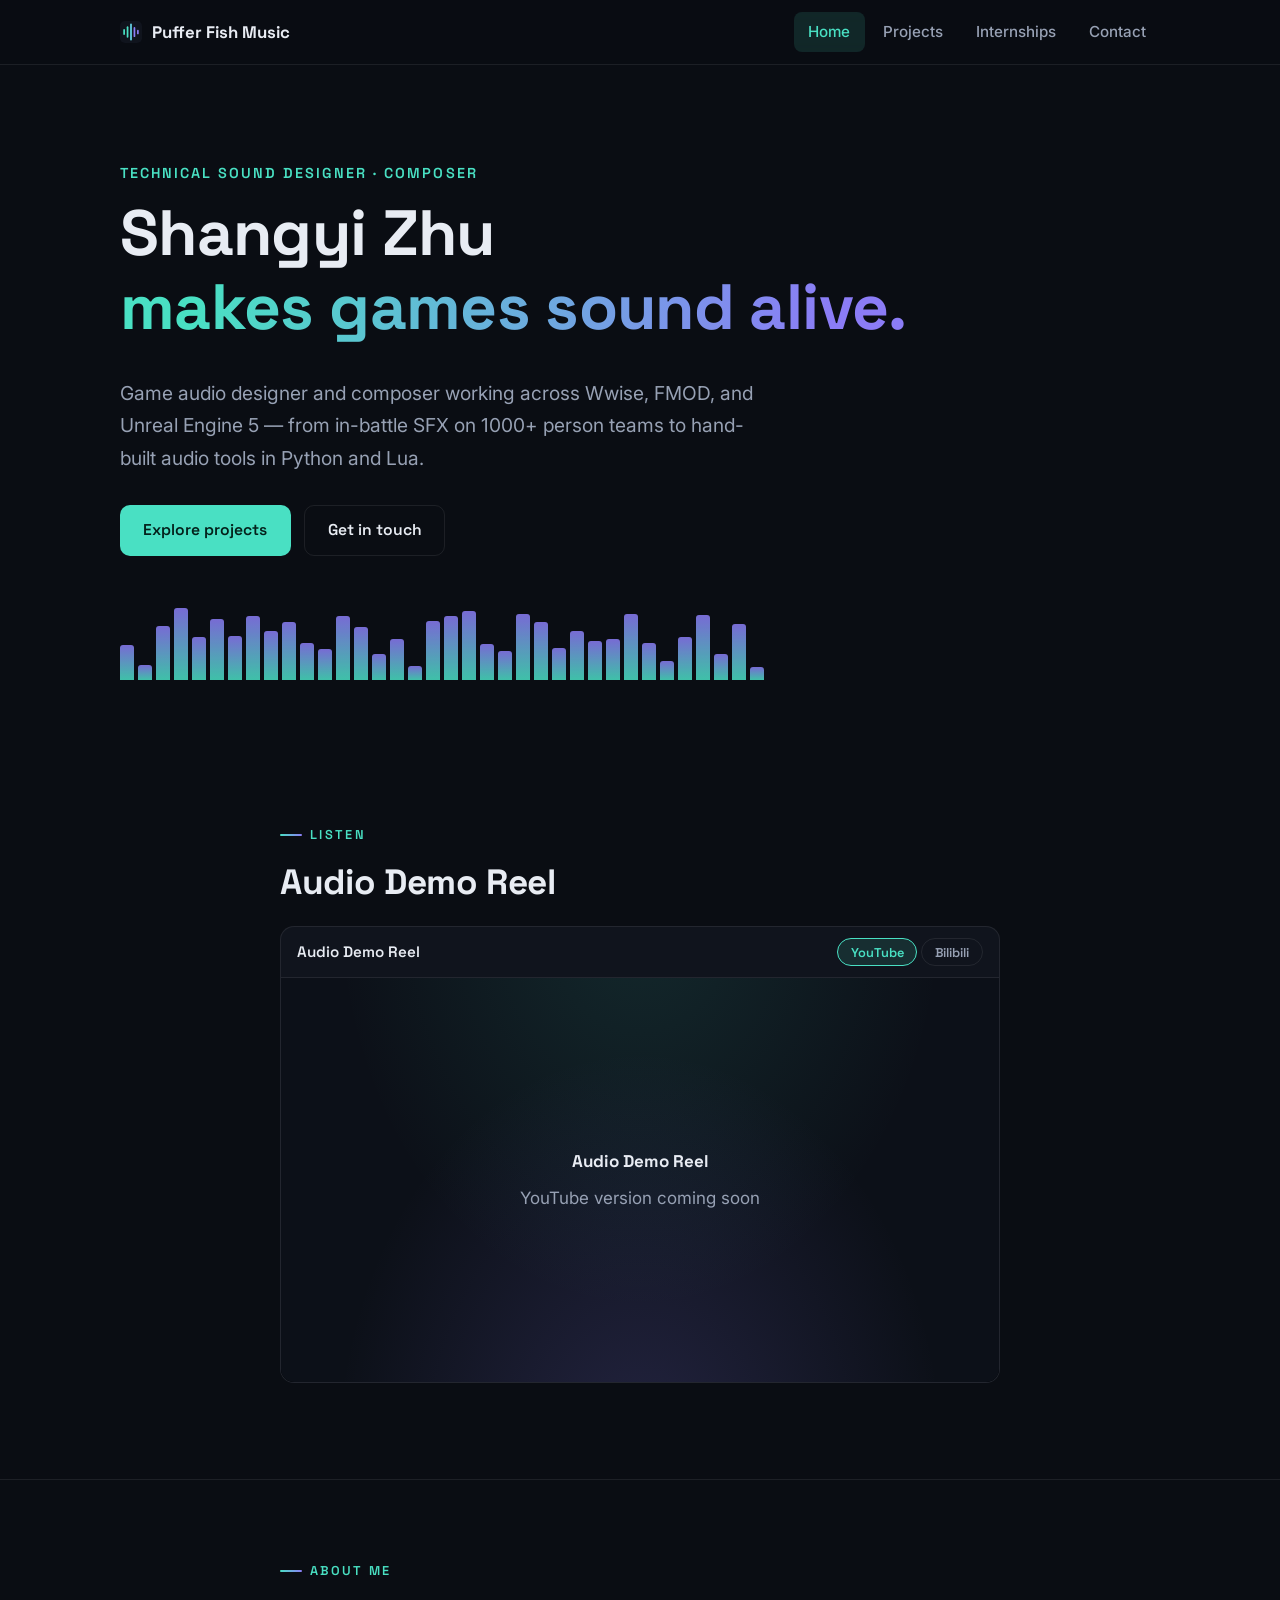
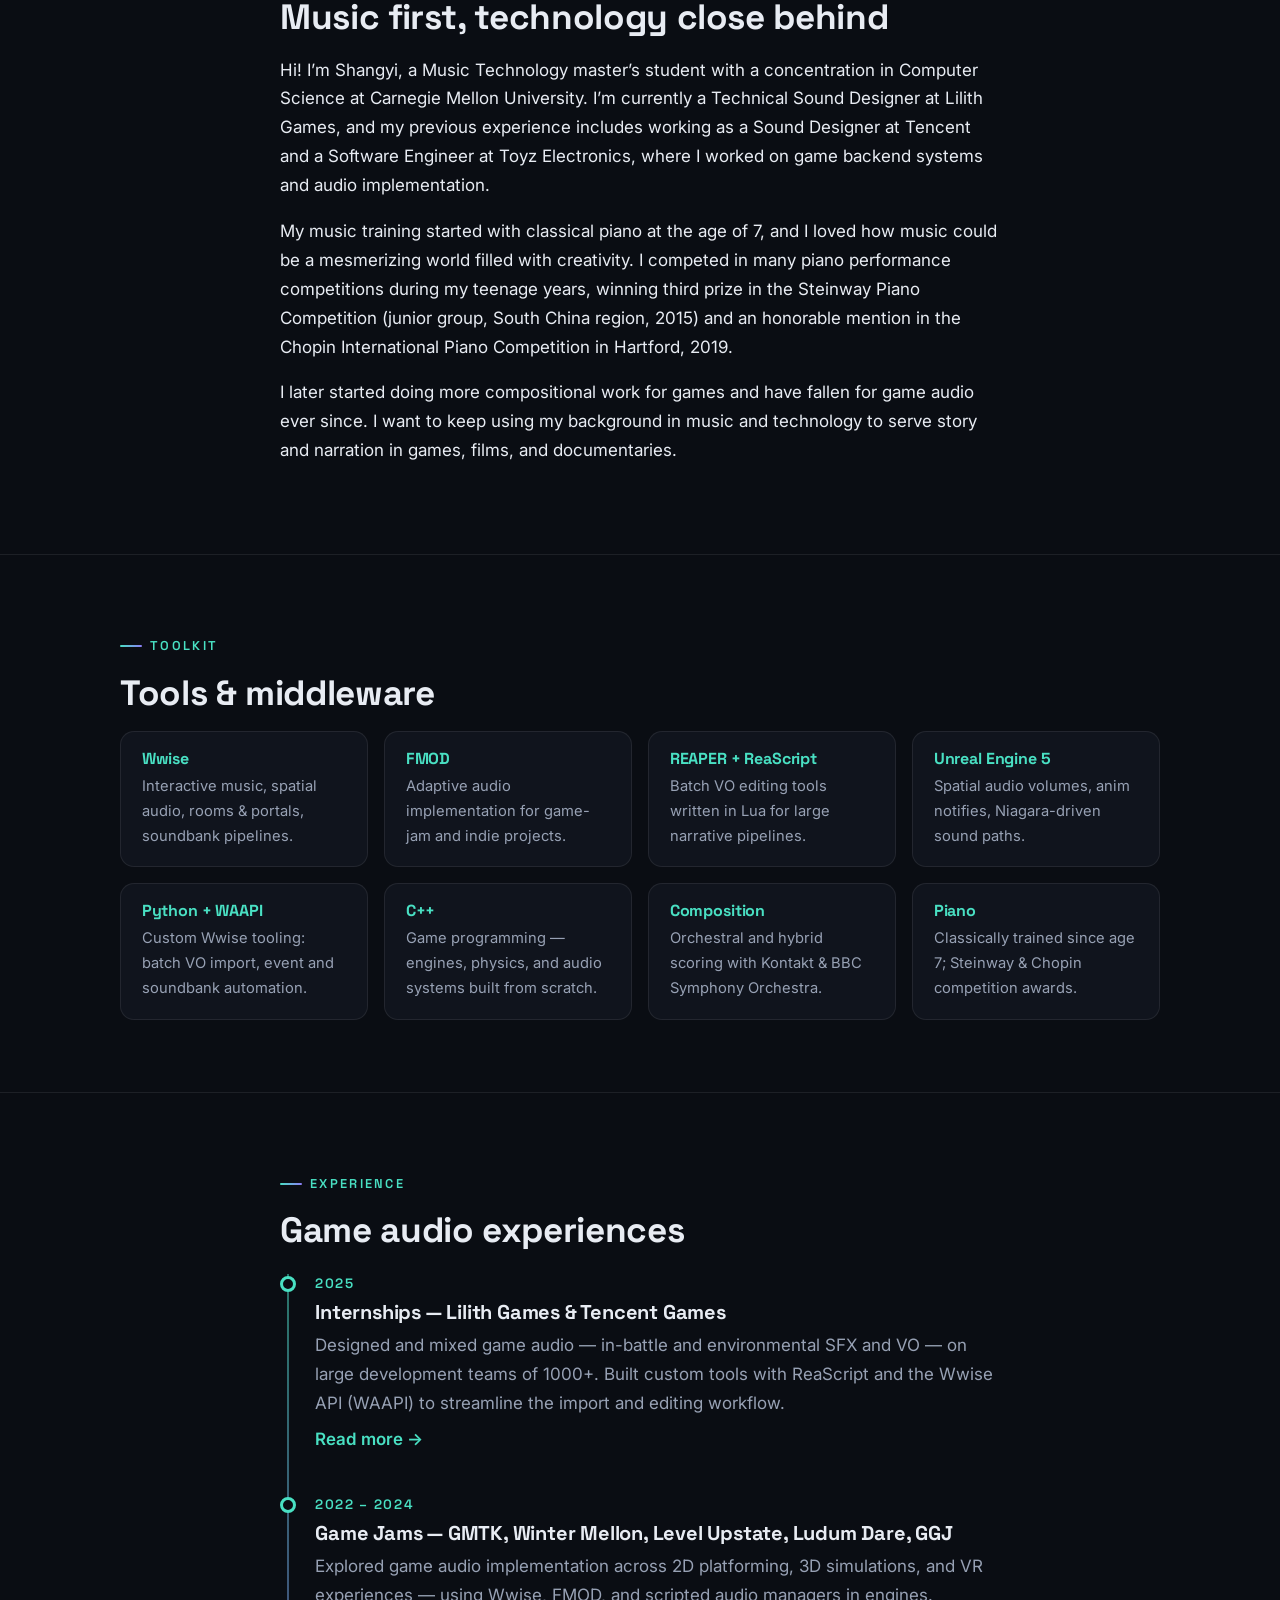
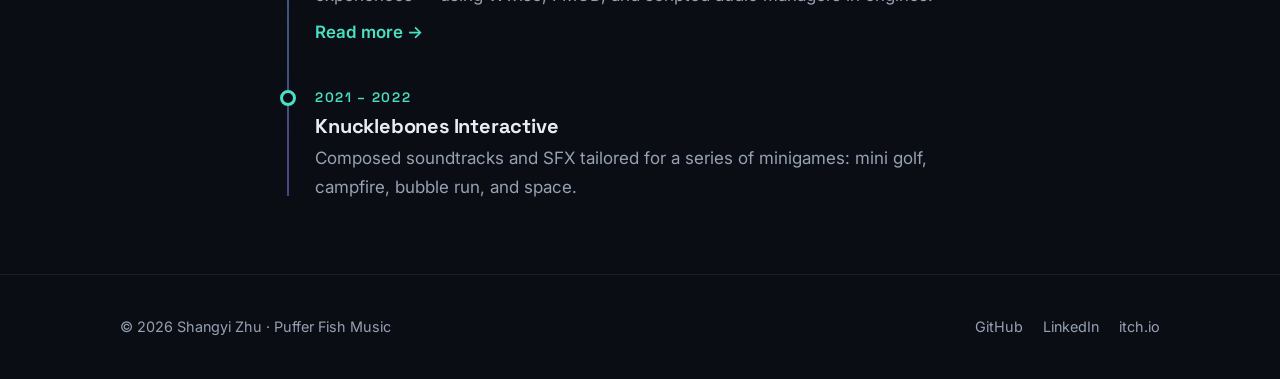
==== index.html @ 64283e4c "Rebuild pufferfishmusic.net as a static site Dark-theme portfolio for game audio: home with demo ree" ====
<!DOCTYPE html>
<html lang="en">
<head>
  <meta charset="UTF-8">
  <meta name="viewport" content="width=device-width, initial-scale=1">
  <title>Shangyi Zhu — Technical Sound Designer &amp; Composer</title>
  <meta name="description" content="Portfolio of Shangyi Zhu — technical sound designer and composer for games. Wwise, FMOD, UE5, REAPER tooling, and interactive music.">
  <link rel="icon" href="assets/favicon.svg" type="image/svg+xml">
  <link rel="preconnect" href="https://fonts.googleapis.com">
  <link rel="preconnect" href="https://fonts.gstatic.com" crossorigin>
  <link href="https://fonts.googleapis.com/css2?family=Inter:wght@400;500;600&family=Space+Grotesk:wght@500;600;700&display=swap" rel="stylesheet">
  <link rel="stylesheet" href="css/style.css">
  <script defer src="js/videos.js"></script>
  <script defer src="js/embed.js"></script>
  <script defer src="js/main.js"></script>
</head>
<body>
  <a class="skip-link" href="#main">Skip to content</a>

  <header class="site-header">
    <div class="container nav">
      <a class="brand" href="index.html">
        <svg width="22" height="22" viewBox="0 0 64 64" aria-hidden="true"><rect width="64" height="64" rx="14" fill="#10141d"/><g fill="none" stroke-linecap="round" stroke-width="5"><line x1="12" y1="26" x2="12" y2="38" stroke="#49e0c3"/><line x1="22" y1="18" x2="22" y2="46" stroke="#49e0c3"/><line x1="32" y1="10" x2="32" y2="54" stroke="#67d4e8"/><line x1="42" y1="20" x2="42" y2="44" stroke="#8b7cf6"/><line x1="52" y1="28" x2="52" y2="36" stroke="#8b7cf6"/></g></svg>
        Puffer Fish Music
      </a>
      <button class="nav-toggle" aria-expanded="false" aria-label="Toggle navigation menu">☰</button>
      <ul class="nav-links">
        <li><a href="index.html" aria-current="page">Home</a></li>
        <li><a href="projects.html">Projects</a></li>
        <li><a href="internships.html">Internships</a></li>
        <li><a href="contact.html">Contact</a></li>
      </ul>
    </div>
  </header>

  <main id="main">

    <!-- ===== Hero ===== -->
    <section class="hero">
      <div class="container">
        <p class="hero-role">Technical Sound Designer · Composer</p>
        <h1>Shangyi Zhu<br><span class="gradient">makes games sound alive.</span></h1>
        <p class="hero-tagline">
          Game audio designer and composer working across Wwise, FMOD, and Unreal Engine 5 —
          from in-battle SFX on 1000+ person teams to hand-built audio tools in Python and Lua.
        </p>
        <div class="hero-actions">
          <a class="btn btn--primary" href="projects.html">Explore projects</a>
          <a class="btn btn--ghost" href="contact.html">Get in touch</a>
        </div>
        <div class="waveform" aria-hidden="true"></div>
      </div>
    </section>

    <!-- ===== Demo reel ===== -->
    <section class="section" id="reel">
      <div class="container container--narrow">
        <p class="section-label">Listen</p>
        <h2>Audio Demo Reel</h2>
        <div class="video-embed" data-video="demoreel"></div>
      </div>
    </section>

    <!-- ===== About ===== -->
    <section class="section reveal" id="about">
      <div class="container container--narrow">
        <p class="section-label">About Me</p>
        <h2>Music first, technology close behind</h2>
        <p>
          Hi! I’m Shangyi, a Music Technology master’s student with a concentration in Computer
          Science at Carnegie Mellon University. I’m currently a Technical Sound Designer at
          Lilith Games, and my previous experience includes working as a Sound Designer at
          Tencent and a Software Engineer at Toyz Electronics, where I worked on game backend
          systems and audio implementation.
        </p>
        <p>
          My music training started with classical piano at the age of 7, and I loved how music
          could be a mesmerizing world filled with creativity. I competed in many piano
          performance competitions during my teenage years, winning third prize in the Steinway
          Piano Competition (junior group, South China region, 2015) and an honorable mention in
          the Chopin International Piano Competition in Hartford, 2019.
        </p>
        <p>
          I later started doing more compositional work for games and have fallen for game audio
          ever since. I want to keep using my background in music and technology to serve story
          and narration in games, films, and documentaries.
        </p>
      </div>
    </section>

    <!-- ===== Skills / tools ===== -->
    <section class="section reveal" id="skills">
      <div class="container">
        <p class="section-label">Toolkit</p>
        <h2>Tools &amp; middleware</h2>
        <div class="skills">
          <div class="skill"><h3>Wwise</h3><p>Interactive music, spatial audio, rooms &amp; portals, soundbank pipelines.</p></div>
          <div class="skill"><h3>FMOD</h3><p>Adaptive audio implementation for game-jam and indie projects.</p></div>
          <div class="skill"><h3>REAPER + ReaScript</h3><p>Batch VO editing tools written in Lua for large narrative pipelines.</p></div>
          <div class="skill"><h3>Unreal Engine 5</h3><p>Spatial audio volumes, anim notifies, Niagara-driven sound paths.</p></div>
          <div class="skill"><h3>Python + WAAPI</h3><p>Custom Wwise tooling: batch VO import, event and soundbank automation.</p></div>
          <div class="skill"><h3>C++</h3><p>Game programming — engines, physics, and audio systems built from scratch.</p></div>
          <div class="skill"><h3>Composition</h3><p>Orchestral and hybrid scoring with Kontakt &amp; BBC Symphony Orchestra.</p></div>
          <div class="skill"><h3>Piano</h3><p>Classically trained since age 7; Steinway &amp; Chopin competition awards.</p></div>
        </div>
      </div>
    </section>

    <!-- ===== Experience timeline ===== -->
    <section class="section reveal" id="experience">
      <div class="container container--narrow">
        <p class="section-label">Experience</p>
        <h2>Game audio experiences</h2>
        <ul class="timeline">
          <li>
            <time>2025</time>
            <h3>Internships — Lilith Games &amp; Tencent Games</h3>
            <p>
              Designed and mixed game audio — in-battle and environmental SFX and VO — on large
              development teams of 1000+. Built custom tools with ReaScript and the Wwise API
              (WAAPI) to streamline the import and editing workflow.
            </p>
            <a class="more" href="internships.html">Read more →</a>
          </li>
          <li>
            <time>2022 – 2024</time>
            <h3>Game Jams — GMTK, Winter Mellon, Level Upstate, Ludum Dare, GGJ</h3>
            <p>
              Explored game audio implementation across 2D platforming, 3D simulations, and VR
              experiences — using Wwise, FMOD, and scripted audio managers in engines.
            </p>
            <a class="more" href="game-jams.html">Read more →</a>
          </li>
          <li>
            <time>2021 – 2022</time>
            <h3>Knucklebones Interactive</h3>
            <p>
              Composed soundtracks and SFX tailored for a series of minigames: mini golf,
              campfire, bubble run, and space.
            </p>
          </li>
        </ul>
      </div>
    </section>

  </main>

  <footer class="site-footer">
    <div class="container">
      <span>© 2026 Shangyi Zhu · Puffer Fish Music</span>
      <nav aria-label="Social links">
        <a href="https://github.com/pufferFish-sz" target="_blank" rel="noopener">GitHub</a>
        <a href="https://www.linkedin.com/in/shangyi-zhu-6818201b3/" target="_blank" rel="noopener">LinkedIn</a>
        <a href="https://pufferfish20.itch.io/" target="_blank" rel="noopener">itch.io</a>
      </nav>
    </div>
  </footer>
</body>
</html>
---- css/style.css ----
/* ==========================================================================
   Puffer Fish Music — site stylesheet
   --------------------------------------------------------------------------
   HOW TO TWEAK THE LOOK:
   Almost every color, font and spacing value lives in the :root block below.
   Change it there once and the whole site updates.
   ========================================================================== */

:root {
  /* Colors (dark theme) */
  --bg: #0a0d13;            /* page background */
  --bg-raised: #10141d;     /* cards, nav */
  --bg-raised-2: #161b27;   /* hover state of cards */
  --border: rgba(255, 255, 255, 0.08);
  --text: #e8ecf3;          /* main text */
  --text-muted: #97a1b4;    /* secondary text */
  --accent: #49e0c3;        /* teal — links, highlights */
  --accent-2: #8b7cf6;      /* violet — gradient partner */
  --accent-dim: rgba(73, 224, 195, 0.12);

  /* Typography */
  --font-display: "Space Grotesk", "Segoe UI", sans-serif;  /* headings */
  --font-body: "Inter", "Segoe UI", system-ui, sans-serif;  /* body text */

  /* Layout */
  --content-width: 1080px;
  --narrow-width: 760px;
  --radius: 14px;
}

/* ---------- Reset & base ---------- */

*, *::before, *::after { box-sizing: border-box; }

html { scroll-behavior: smooth; }

body {
  margin: 0;
  background: var(--bg);
  color: var(--text);
  font-family: var(--font-body);
  font-size: 1.0625rem;
  line-height: 1.7;
  -webkit-font-smoothing: antialiased;
}

img { max-width: 100%; height: auto; display: block; }

a { color: var(--accent); text-decoration: none; }
a:hover { text-decoration: underline; text-underline-offset: 3px; }

h1, h2, h3, h4 {
  font-family: var(--font-display);
  line-height: 1.15;
  letter-spacing: -0.01em;
  margin: 0 0 0.5em;
}

h1 { font-size: clamp(2.4rem, 6vw, 4rem); }
h2 { font-size: clamp(1.6rem, 3.5vw, 2.2rem); }
h3 { font-size: 1.25rem; }

p { margin: 0 0 1em; }

:focus-visible {
  outline: 2px solid var(--accent);
  outline-offset: 3px;
  border-radius: 4px;
}

/* Skip link for keyboard users — hidden until focused */
.skip-link {
  position: absolute;
  left: -999px;
  top: 0;
  background: var(--accent);
  color: #04211b;
  padding: 0.5rem 1rem;
  z-index: 100;
}
.skip-link:focus { left: 0; }

/* ---------- Layout helpers ---------- */

.container { max-width: var(--content-width); margin: 0 auto; padding: 0 1.25rem; }
.container--narrow { max-width: var(--narrow-width); }

.section { padding: 4.5rem 0; }
.section + .section { border-top: 1px solid var(--border); }

.section-label {
  display: inline-flex;
  align-items: center;
  gap: 0.5rem;
  font-family: var(--font-display);
  font-size: 0.8rem;
  font-weight: 600;
  letter-spacing: 0.18em;
  text-transform: uppercase;
  color: var(--accent);
  margin-bottom: 1rem;
}
/* little "frequency tick" before section labels */
.section-label::before {
  content: "";
  width: 22px;
  height: 2px;
  background: linear-gradient(90deg, var(--accent), var(--accent-2));
  border-radius: 2px;
}

.lead { font-size: 1.15rem; color: var(--text-muted); max-width: 46ch; }

/* ---------- Header / nav ---------- */

.site-header {
  position: sticky;
  top: 0;
  z-index: 50;
  background: rgba(10, 13, 19, 0.82);
  backdrop-filter: blur(12px);
  -webkit-backdrop-filter: blur(12px);
  border-bottom: 1px solid var(--border);
}

.nav {
  display: flex;
  align-items: center;
  justify-content: space-between;
  height: 64px;
}

.brand {
  font-family: var(--font-display);
  font-weight: 700;
  font-size: 1.05rem;
  color: var(--text);
  display: inline-flex;
  align-items: center;
  gap: 0.6rem;
}
.brand:hover { text-decoration: none; }
.brand svg { flex: none; }

.nav-links {
  display: flex;
  gap: 0.25rem;
  list-style: none;
  margin: 0;
  padding: 0;
}

.nav-links a {
  display: block;
  padding: 0.45rem 0.9rem;
  border-radius: 8px;
  color: var(--text-muted);
  font-weight: 500;
  font-size: 0.95rem;
}
.nav-links a:hover { color: var(--text); text-decoration: none; background: var(--bg-raised-2); }
.nav-links a[aria-current="page"] { color: var(--accent); background: var(--accent-dim); }

.nav-toggle {
  display: none;
  background: none;
  border: 1px solid var(--border);
  border-radius: 8px;
  color: var(--text);
  padding: 0.4rem 0.6rem;
  font-size: 1.1rem;
  cursor: pointer;
}

@media (max-width: 720px) {
  .nav-toggle { display: block; }
  .nav-links {
    display: none;
    position: absolute;
    top: 64px;
    left: 0;
    right: 0;
    flex-direction: column;
    background: var(--bg-raised);
    border-bottom: 1px solid var(--border);
    padding: 0.5rem 1rem 1rem;
  }
  .nav-links.is-open { display: flex; }
  .nav-links a { padding: 0.75rem 0.9rem; }
}

/* ---------- Hero (home page) ---------- */

.hero {
  position: relative;
  padding: 6rem 0 4rem;
  overflow: hidden;
}

.hero-role {
  font-family: var(--font-display);
  color: var(--accent);
  font-weight: 600;
  letter-spacing: 0.14em;
  text-transform: uppercase;
  font-size: 0.9rem;
  margin-bottom: 0.75rem;
}

.hero h1 .gradient {
  background: linear-gradient(100deg, var(--accent) 10%, var(--accent-2) 90%);
  -webkit-background-clip: text;
  background-clip: text;
  color: transparent;
}

.hero-tagline { font-size: 1.2rem; color: var(--text-muted); max-width: 54ch; }

.hero-actions { display: flex; flex-wrap: wrap; gap: 0.85rem; margin-top: 1.9rem; }

/* Animated waveform — generated by js/main.js into this container */
.waveform {
  display: flex;
  align-items: flex-end;
  gap: 4px;
  height: 72px;
  margin-top: 3.25rem;
  opacity: 0.85;
}
.waveform span {
  flex: 1;
  max-width: 14px;
  border-radius: 3px 3px 0 0;
  background: linear-gradient(180deg, var(--accent-2), var(--accent));
  animation: eq 1.6s ease-in-out infinite alternate;
  transform-origin: bottom;
}
@keyframes eq {
  from { transform: scaleY(0.25); opacity: 0.55; }
  to   { transform: scaleY(1);    opacity: 1; }
}
@media (prefers-reduced-motion: reduce) {
  .waveform span { animation: none; transform: scaleY(0.6); }
  html { scroll-behavior: auto; }
}

/* ---------- Buttons ---------- */

.btn {
  display: inline-flex;
  align-items: center;
  gap: 0.5rem;
  font-family: var(--font-display);
  font-weight: 600;
  font-size: 0.98rem;
  padding: 0.7rem 1.4rem;
  border-radius: 10px;
  border: 1px solid transparent;
  cursor: pointer;
  transition: transform 0.15s ease, background 0.15s ease;
}
.btn:hover { text-decoration: none; transform: translateY(-2px); }

.btn--primary { background: var(--accent); color: #04211b; }
.btn--primary:hover { background: #63f0d5; }

.btn--ghost { border-color: var(--border); color: var(--text); background: transparent; }
.btn--ghost:hover { border-color: var(--accent); color: var(--accent); }

/* ---------- Cards & grids ---------- */

.grid {
  display: grid;
  gap: 1.25rem;
  grid-template-columns: repeat(auto-fit, minmax(260px, 1fr));
}

.card {
  background: var(--bg-raised);
  border: 1px solid var(--border);
  border-radius: var(--radius);
  padding: 1.6rem;
  transition: transform 0.2s ease, border-color 0.2s ease, background 0.2s ease;
}
a.card { color: var(--text); display: block; }
a.card:hover {
  text-decoration: none;
  transform: translateY(-4px);
  border-color: rgba(73, 224, 195, 0.4);
  background: var(--bg-raised-2);
}
.card .card-number {
  font-family: var(--font-display);
  font-size: 0.85rem;
  color: var(--accent);
  letter-spacing: 0.15em;
}
.card p { color: var(--text-muted); margin-bottom: 0; }
.card .card-cta { display: inline-block; margin-top: 1rem; color: var(--accent); font-weight: 600; }

/* Skills / tools grid */
.skills { display: grid; gap: 1rem; grid-template-columns: repeat(auto-fit, minmax(220px, 1fr)); }
.skill {
  background: var(--bg-raised);
  border: 1px solid var(--border);
  border-radius: var(--radius);
  padding: 1.1rem 1.3rem;
}
.skill h3 { font-size: 1rem; margin-bottom: 0.35rem; color: var(--accent); }
.skill p { color: var(--text-muted); font-size: 0.92rem; margin: 0; }

/* ---------- Experience timeline ---------- */

.timeline { list-style: none; margin: 0; padding: 0; position: relative; }
.timeline::before {
  content: "";
  position: absolute;
  left: 7px;
  top: 6px;
  bottom: 6px;
  width: 2px;
  background: linear-gradient(180deg, var(--accent), var(--accent-2));
  opacity: 0.5;
}
.timeline li { position: relative; padding: 0 0 2.2rem 2.2rem; }
.timeline li:last-child { padding-bottom: 0; }
.timeline li::before {
  content: "";
  position: absolute;
  left: 0;
  top: 8px;
  width: 16px;
  height: 16px;
  border-radius: 50%;
  background: var(--bg);
  border: 3px solid var(--accent);
}
.timeline time {
  font-family: var(--font-display);
  font-weight: 600;
  font-size: 0.85rem;
  letter-spacing: 0.12em;
  color: var(--accent);
}
.timeline h3 { margin: 0.25rem 0 0.4rem; }
.timeline p { color: var(--text-muted); margin: 0; }
.timeline .more { display: inline-block; margin-top: 0.5rem; font-weight: 600; }

/* ---------- Video embed component (see js/embed.js) ---------- */

.video-embed {
  background: var(--bg-raised);
  border: 1px solid var(--border);
  border-radius: var(--radius);
  overflow: hidden;
  margin: 1.5rem 0;
}

.video-embed .ve-header {
  display: flex;
  align-items: center;
  justify-content: space-between;
  gap: 1rem;
  padding: 0.65rem 1rem;
  border-bottom: 1px solid var(--border);
}
.video-embed .ve-title {
  font-family: var(--font-display);
  font-weight: 600;
  font-size: 0.95rem;
  white-space: nowrap;
  overflow: hidden;
  text-overflow: ellipsis;
}
.video-embed .ve-tabs { display: flex; gap: 4px; flex: none; }
.video-embed .ve-tab {
  background: transparent;
  border: 1px solid var(--border);
  color: var(--text-muted);
  font-family: var(--font-display);
  font-size: 0.8rem;
  font-weight: 600;
  padding: 0.3rem 0.8rem;
  border-radius: 999px;
  cursor: pointer;
}
.video-embed .ve-tab[aria-pressed="true"] {
  background: var(--accent-dim);
  border-color: var(--accent);
  color: var(--accent);
}

.video-embed .ve-body { position: relative; aspect-ratio: 16 / 9; background: #000; }
.video-embed .ve-body iframe {
  position: absolute;
  inset: 0;
  width: 100%;
  height: 100%;
  border: 0;
}

/* click-to-load facade */
.ve-facade {
  position: absolute;
  inset: 0;
  width: 100%;
  display: flex;
  flex-direction: column;
  align-items: center;
  justify-content: center;
  gap: 0.75rem;
  background-color: #0c1018;
  background-size: cover;
  background-position: center;
  border: 0;
  cursor: pointer;
  color: var(--text);
}
.ve-facade::before { /* darken the thumbnail so the play button reads clearly */
  content: "";
  position: absolute;
  inset: 0;
  background: rgba(5, 8, 12, 0.45);
  transition: background 0.2s ease;
}
.ve-facade:hover::before { background: rgba(5, 8, 12, 0.25); }
.ve-play {
  position: relative;
  width: 68px;
  height: 68px;
  border-radius: 50%;
  background: var(--accent);
  display: grid;
  place-items: center;
  transition: transform 0.15s ease;
}
.ve-facade:hover .ve-play { transform: scale(1.08); }
.ve-play::after {
  content: "";
  border-style: solid;
  border-width: 12px 0 12px 20px;
  border-color: transparent transparent transparent #04211b;
  margin-left: 5px;
}
.ve-hint { position: relative; font-size: 0.85rem; color: var(--text); opacity: 0.9; }

/* placeholder shown when a video ID hasn't been filled in yet */
.ve-placeholder {
  position: absolute;
  inset: 0;
  display: flex;
  flex-direction: column;
  align-items: center;
  justify-content: center;
  gap: 0.5rem;
  text-align: center;
  padding: 1rem;
  color: var(--text-muted);
  background:
    radial-gradient(ellipse at 50% 120%, rgba(139, 124, 246, 0.18), transparent 60%),
    radial-gradient(ellipse at 50% -20%, rgba(73, 224, 195, 0.12), transparent 60%),
    #0c1018;
}
.ve-placeholder strong { color: var(--text); font-family: var(--font-display); }

/* ---------- Project / documentation pages ---------- */

.page-hero { padding: 4.5rem 0 3rem; border-bottom: 1px solid var(--border); }
.page-hero p { color: var(--text-muted); max-width: 62ch; }

.doc-section { padding: 3rem 0; }
.doc-section + .doc-section { border-top: 1px solid var(--border); }

.doc-split {
  display: grid;
  gap: 2rem;
  grid-template-columns: 1.1fr 0.9fr;
  align-items: center;
}
@media (max-width: 820px) {
  .doc-split { grid-template-columns: 1fr; }
}
.doc-split figure { margin: 0; }
.doc-split figcaption { font-size: 0.85rem; color: var(--text-muted); margin-top: 0.5rem; }
.doc-split img { border-radius: var(--radius); border: 1px solid var(--border); }

.note {
  border-left: 3px solid var(--accent);
  background: var(--accent-dim);
  border-radius: 0 10px 10px 0;
  padding: 0.9rem 1.2rem;
  color: var(--text-muted);
  font-size: 0.95rem;
}

.tag-row { display: flex; flex-wrap: wrap; gap: 0.5rem; margin: 0.75rem 0 0; padding: 0; list-style: none; }
.tag-row li {
  font-family: var(--font-display);
  font-size: 0.78rem;
  font-weight: 600;
  letter-spacing: 0.06em;
  color: var(--text-muted);
  border: 1px solid var(--border);
  border-radius: 999px;
  padding: 0.25rem 0.75rem;
}

/* ---------- Contact ---------- */

.contact-grid {
  display: grid;
  gap: 2.5rem;
  grid-template-columns: 1.1fr 0.9fr;
}
@media (max-width: 820px) { .contact-grid { grid-template-columns: 1fr; } }

.form-field { margin-bottom: 1.1rem; }
.form-field label {
  display: block;
  font-family: var(--font-display);
  font-weight: 600;
  font-size: 0.9rem;
  margin-bottom: 0.35rem;
}
.form-field input,
.form-field textarea {
  width: 100%;
  background: var(--bg-raised);
  border: 1px solid var(--border);
  border-radius: 10px;
  color: var(--text);
  font: inherit;
  padding: 0.7rem 0.9rem;
}
.form-field input:focus,
.form-field textarea:focus {
  outline: none;
  border-color: var(--accent);
  box-shadow: 0 0 0 3px var(--accent-dim);
}
.form-status { margin-top: 0.75rem; font-weight: 600; }
.form-status[data-state="ok"] { color: var(--accent); }
.form-status[data-state="error"] { color: #ff8f8f; }

.contact-links { list-style: none; margin: 0; padding: 0; display: grid; gap: 0.75rem; }
.contact-links a {
  display: flex;
  align-items: center;
  gap: 0.75rem;
  padding: 0.85rem 1.1rem;
  background: var(--bg-raised);
  border: 1px solid var(--border);
  border-radius: 12px;
  color: var(--text);
  font-weight: 500;
}
.contact-links a:hover { text-decoration: none; border-color: var(--accent); color: var(--accent); }

/* ---------- Footer ---------- */

.site-footer {
  border-top: 1px solid var(--border);
  padding: 2.5rem 0;
  color: var(--text-muted);
  font-size: 0.9rem;
}
.site-footer .container {
  display: flex;
  flex-wrap: wrap;
  gap: 1rem;
  align-items: center;
  justify-content: space-between;
}
.site-footer nav { display: flex; gap: 1.25rem; }
.site-footer a { color: var(--text-muted); }
.site-footer a:hover { color: var(--accent); }

/* ---------- Scroll reveal (progressive enhancement) ---------- */

.reveal { opacity: 0; transform: translateY(18px); transition: opacity 0.6s ease, transform 0.6s ease; }
.reveal.is-visible { opacity: 1; transform: none; }
@media (prefers-reduced-motion: reduce) {
  .reveal { opacity: 1; transform: none; transition: none; }
}
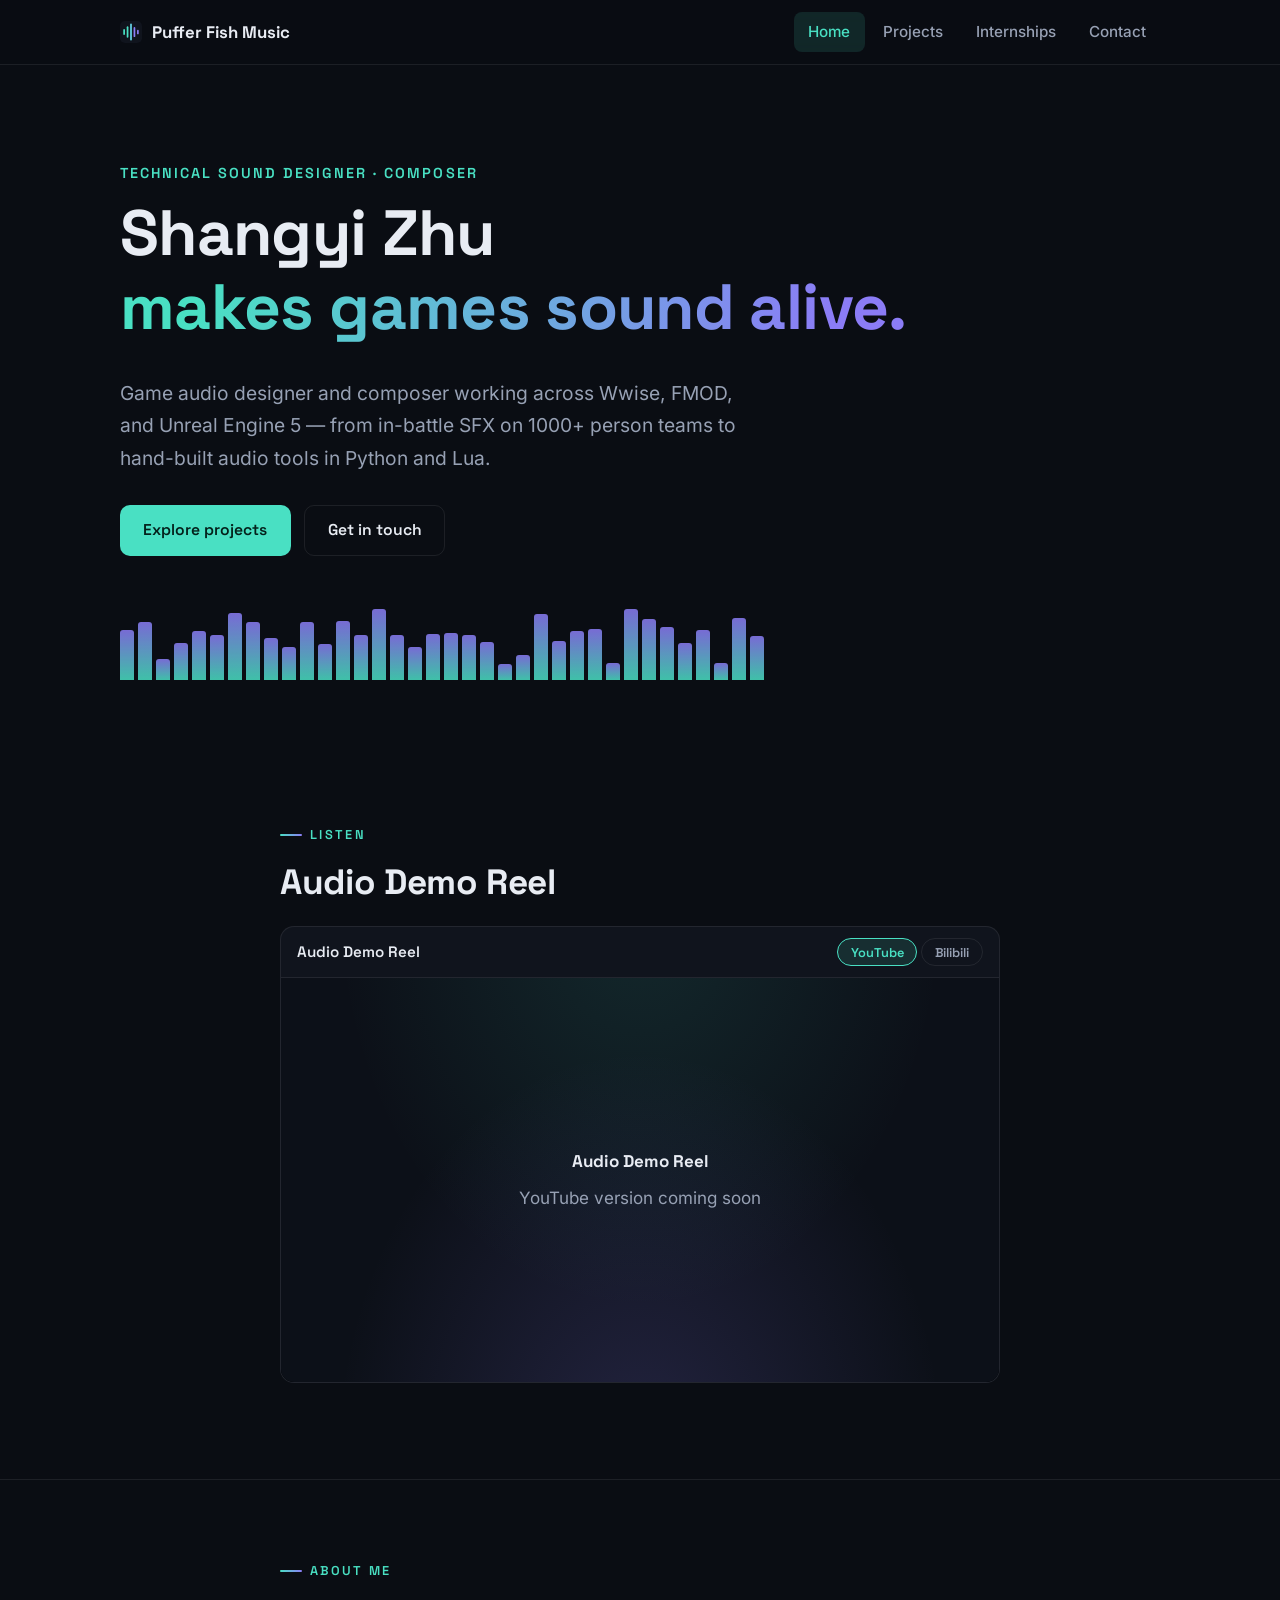
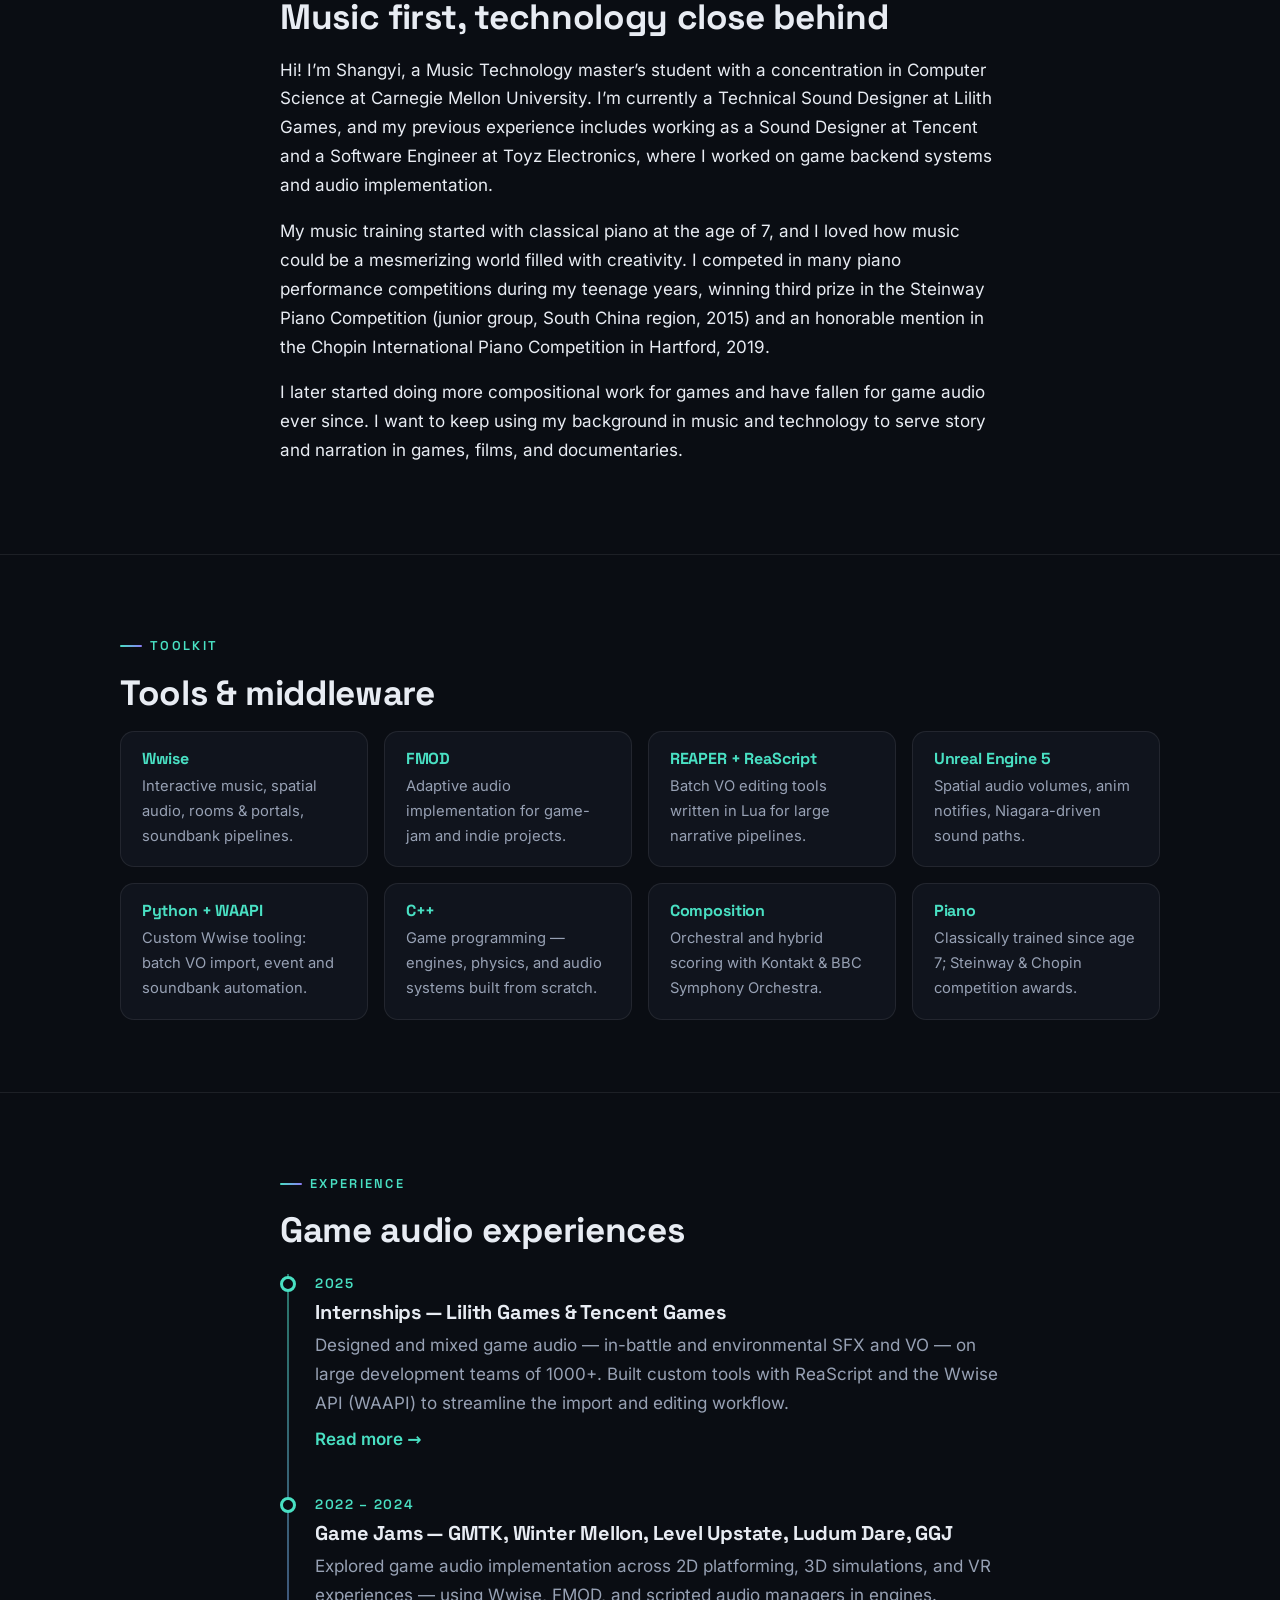
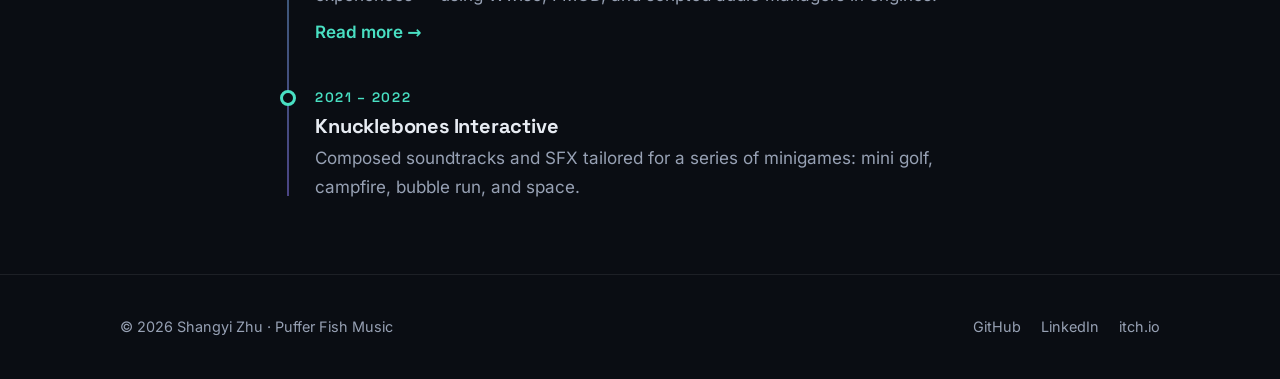
==== commit 1bb8a7ee: "Self-host fonts to remove Google Fonts dependency fonts.googleapis.com is blocked in mainland China " ====
--- a/index.html
+++ b/index.html
@@ -6,9 +6,6 @@
   <title>Shangyi Zhu — Technical Sound Designer &amp; Composer</title>
   <meta name="description" content="Portfolio of Shangyi Zhu — technical sound designer and composer for games. Wwise, FMOD, UE5, REAPER tooling, and interactive music.">
   <link rel="icon" href="assets/favicon.svg" type="image/svg+xml">
-  <link rel="preconnect" href="https://fonts.googleapis.com">
-  <link rel="preconnect" href="https://fonts.gstatic.com" crossorigin>
-  <link href="https://fonts.googleapis.com/css2?family=Inter:wght@400;500;600&family=Space+Grotesk:wght@500;600;700&display=swap" rel="stylesheet">
   <link rel="stylesheet" href="css/style.css">
   <script defer src="js/videos.js"></script>
   <script defer src="js/embed.js"></script>
--- a/css/style.css
+++ b/css/style.css
@@ -5,6 +5,26 @@
    Almost every color, font and spacing value lives in the :root block below.
    Change it there once and the whole site updates.
    ========================================================================== */
+
+/* ---------- Self-hosted fonts (no external requests — loads fine everywhere,
+   including mainland China). Variable fonts: one file per family covers all
+   weights used on the site. ---------- */
+
+@font-face {
+  font-family: "Inter";
+  font-style: normal;
+  font-weight: 400 600;
+  font-display: swap;
+  src: url("../assets/fonts/inter-latin.woff2") format("woff2");
+}
+
+@font-face {
+  font-family: "Space Grotesk";
+  font-style: normal;
+  font-weight: 500 700;
+  font-display: swap;
+  src: url("../assets/fonts/space-grotesk-latin.woff2") format("woff2");
+}
 
 :root {
   /* Colors (dark theme) */
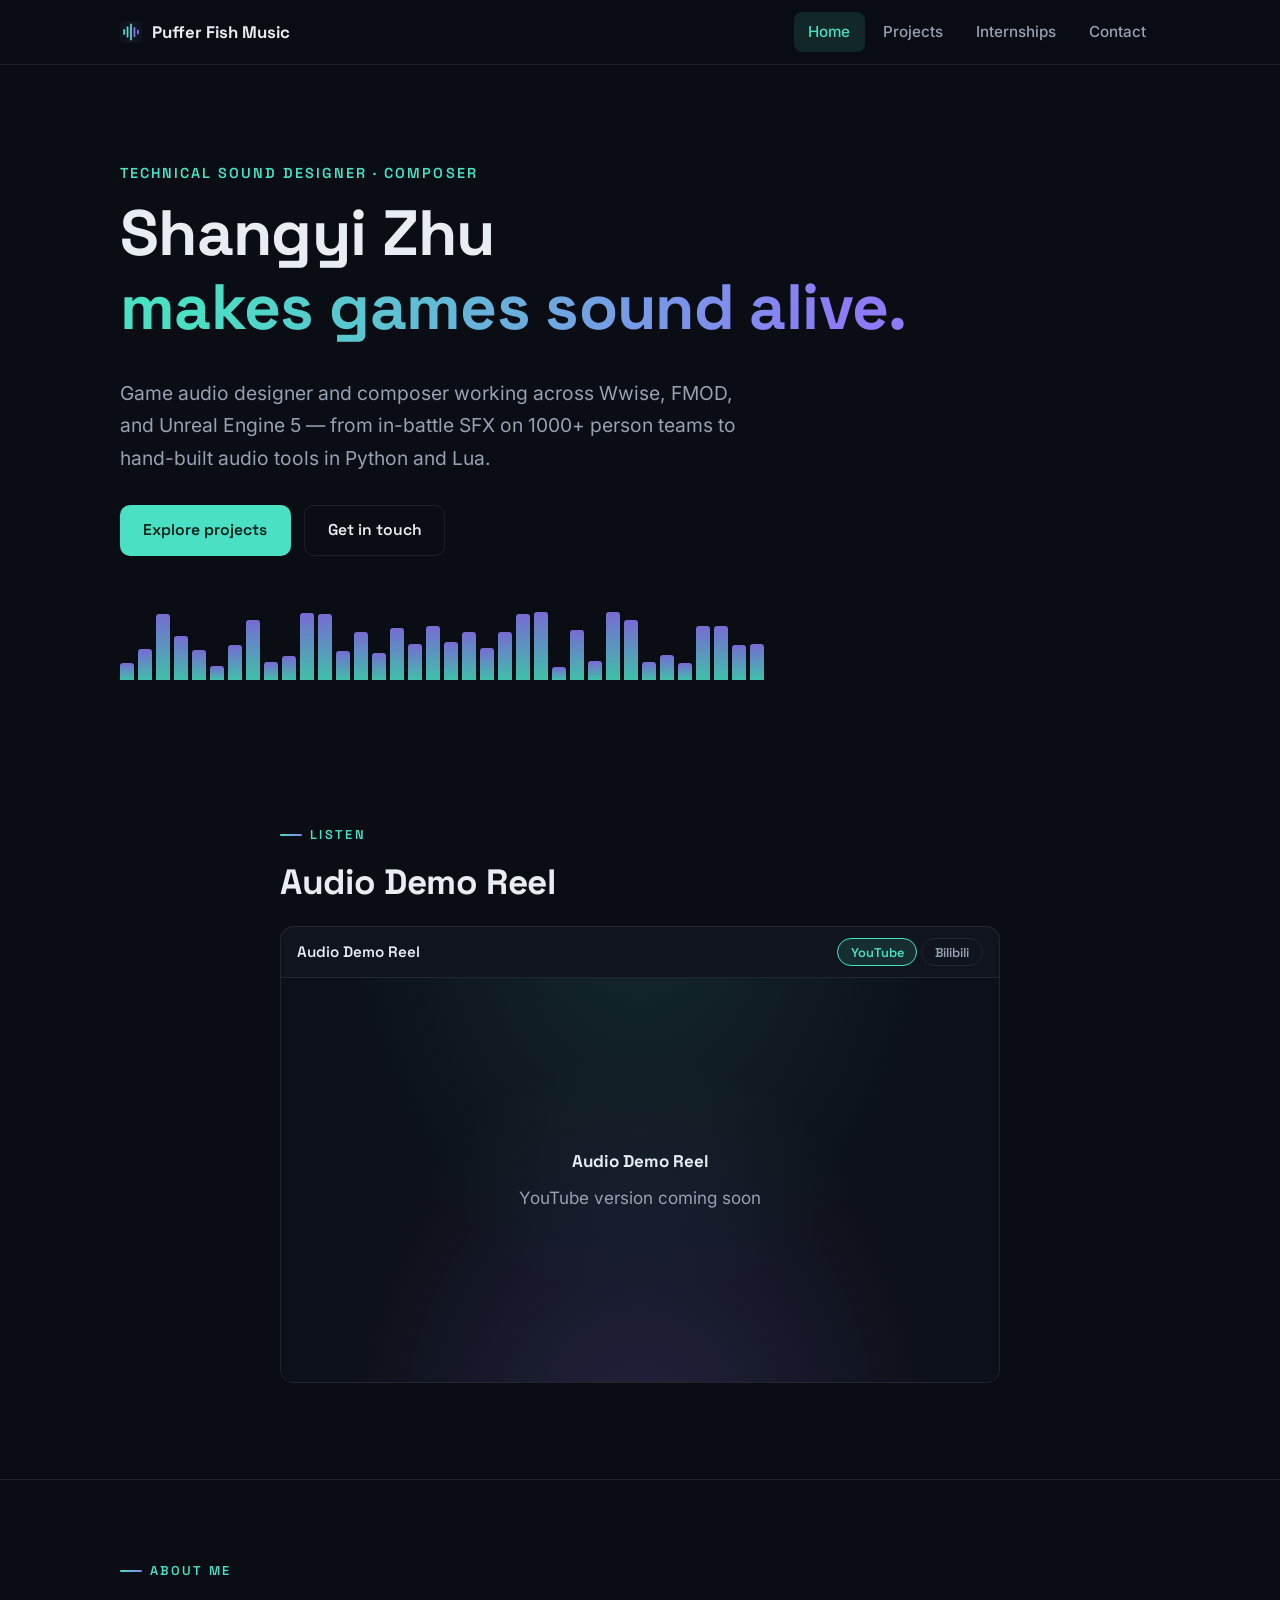
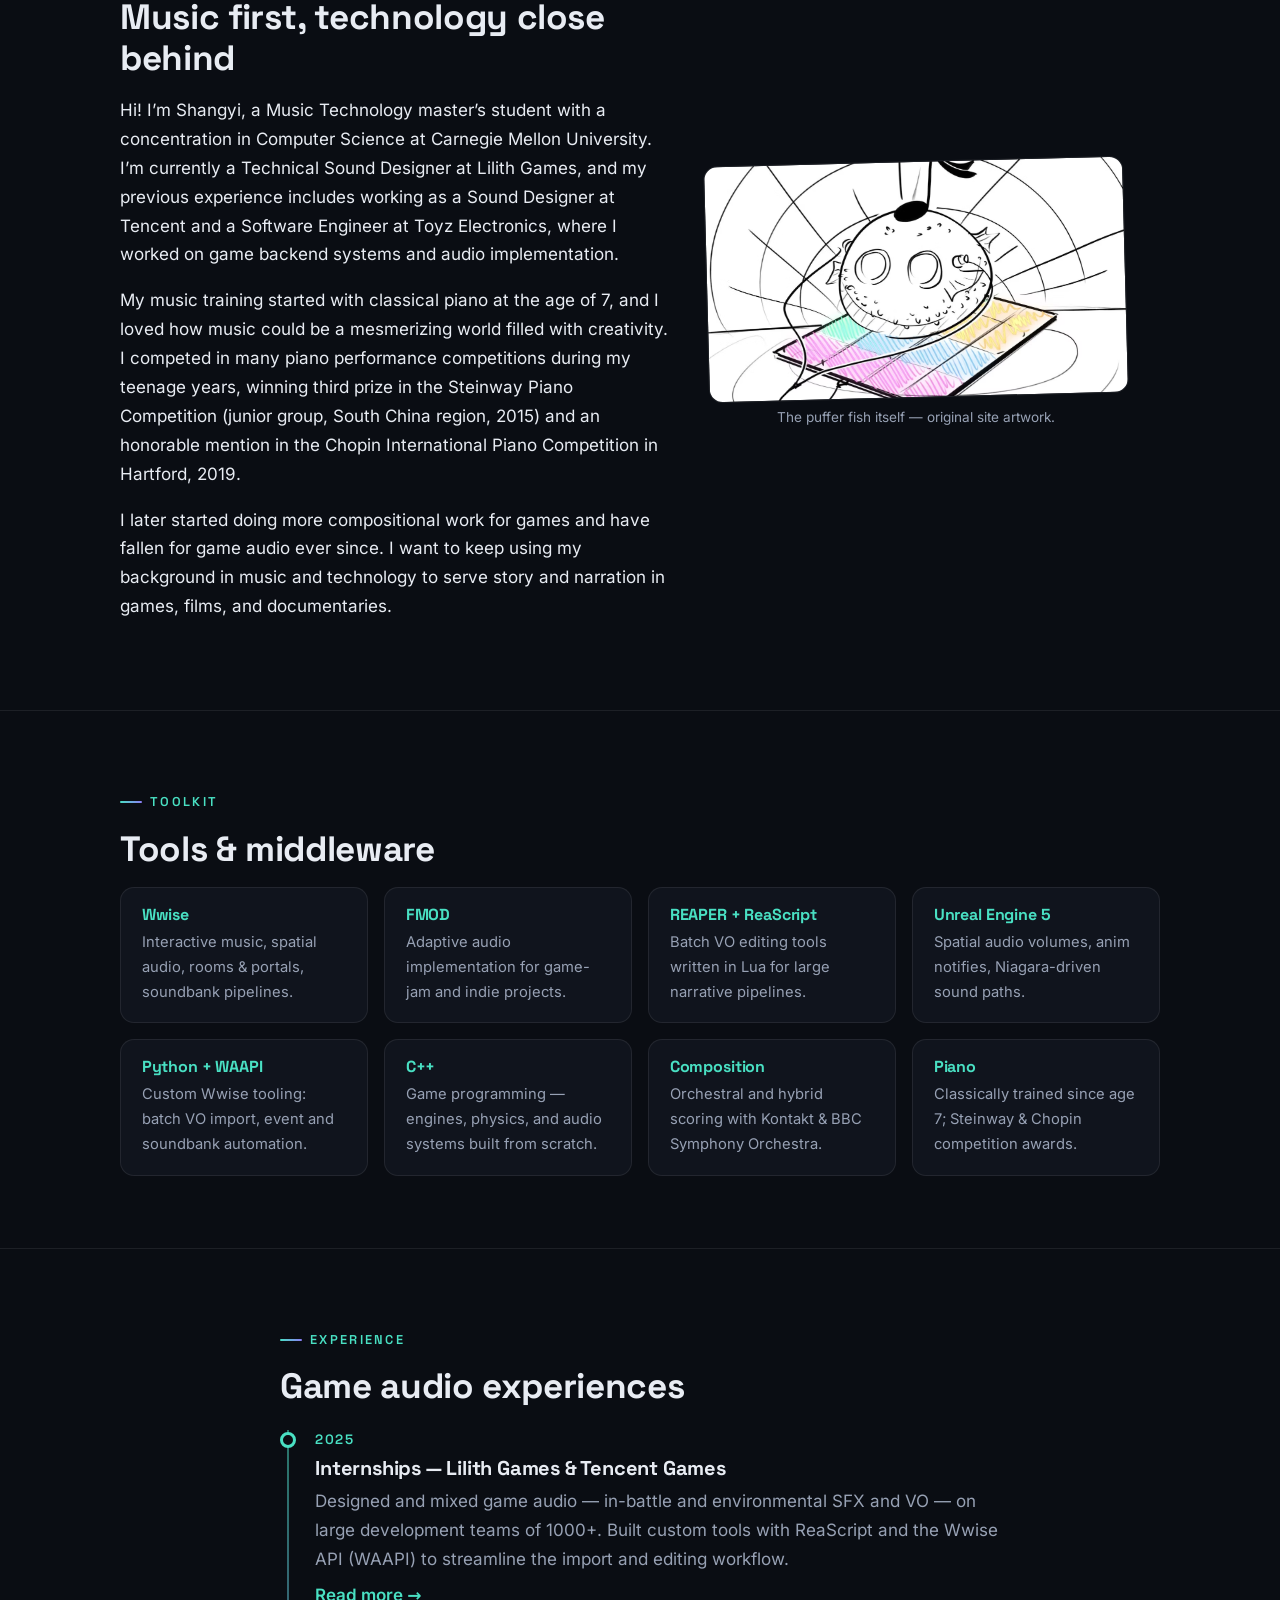
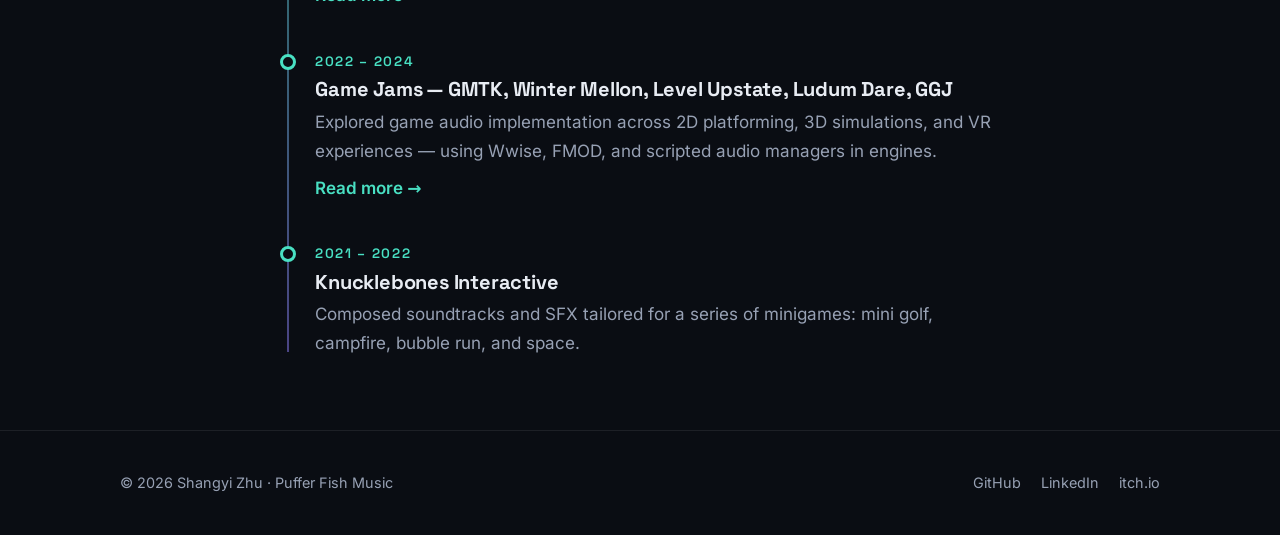
==== commit ae13255e: "Bring back original artwork: pufferfish mascot and piano banner The hand-drawn pufferfish illustrati" ====
--- a/index.html
+++ b/index.html
@@ -60,7 +60,9 @@
 
     <!-- ===== About ===== -->
     <section class="section reveal" id="about">
-      <div class="container container--narrow">
+      <div class="container">
+        <div class="doc-split">
+          <div>
         <p class="section-label">About Me</p>
         <h2>Music first, technology close behind</h2>
         <p>
@@ -82,6 +84,12 @@
           ever since. I want to keep using my background in music and technology to serve story
           and narration in games, films, and documentaries.
         </p>
+          </div>
+          <figure class="mascot">
+            <img src="assets/img/pufferfish-mascot.avif" alt="Hand-drawn pufferfish playing a music note over a rainbow piano keyboard — the original Puffer Fish Music artwork" loading="lazy" width="1200" height="675">
+            <figcaption>The puffer fish itself — original site artwork.</figcaption>
+          </figure>
+        </div>
       </div>
     </section>
 
--- a/css/style.css
+++ b/css/style.css
@@ -329,6 +329,23 @@
 .skill h3 { font-size: 1rem; margin-bottom: 0.35rem; color: var(--accent); }
 .skill p { color: var(--text-muted); font-size: 0.92rem; margin: 0; }
 
+/* ---------- Mascot (the original Puffer Fish Music artwork) ---------- */
+
+.mascot { margin: 0; max-width: 420px; }
+.mascot img {
+  border-radius: var(--radius);
+  border: 1px solid var(--border);
+  transform: rotate(-1.5deg);
+  transition: transform 0.25s ease;
+}
+.mascot img:hover { transform: rotate(0deg) scale(1.02); }
+.mascot figcaption {
+  font-size: 0.85rem;
+  color: var(--text-muted);
+  text-align: center;
+  margin-top: 0.75rem;
+}
+
 /* ---------- Experience timeline ---------- */
 
 .timeline { list-style: none; margin: 0; padding: 0; position: relative; }
@@ -486,6 +503,17 @@
 /* ---------- Project / documentation pages ---------- */
 
 .page-hero { padding: 4.5rem 0 3rem; border-bottom: 1px solid var(--border); }
+
+/* Variant with a big background banner image.
+   Usage (the image is set inline on the element so the path resolves
+   relative to the page):
+   <section class="page-hero page-hero--banner"
+            style="background-image: linear-gradient(rgba(10,13,19,.72), #0a0d13), url('assets/img/your-banner.avif')"> */
+.page-hero--banner {
+  padding: 7rem 0 4.5rem;
+  background-size: cover;
+  background-position: center;
+}
 .page-hero p { color: var(--text-muted); max-width: 62ch; }
 
 .doc-section { padding: 3rem 0; }
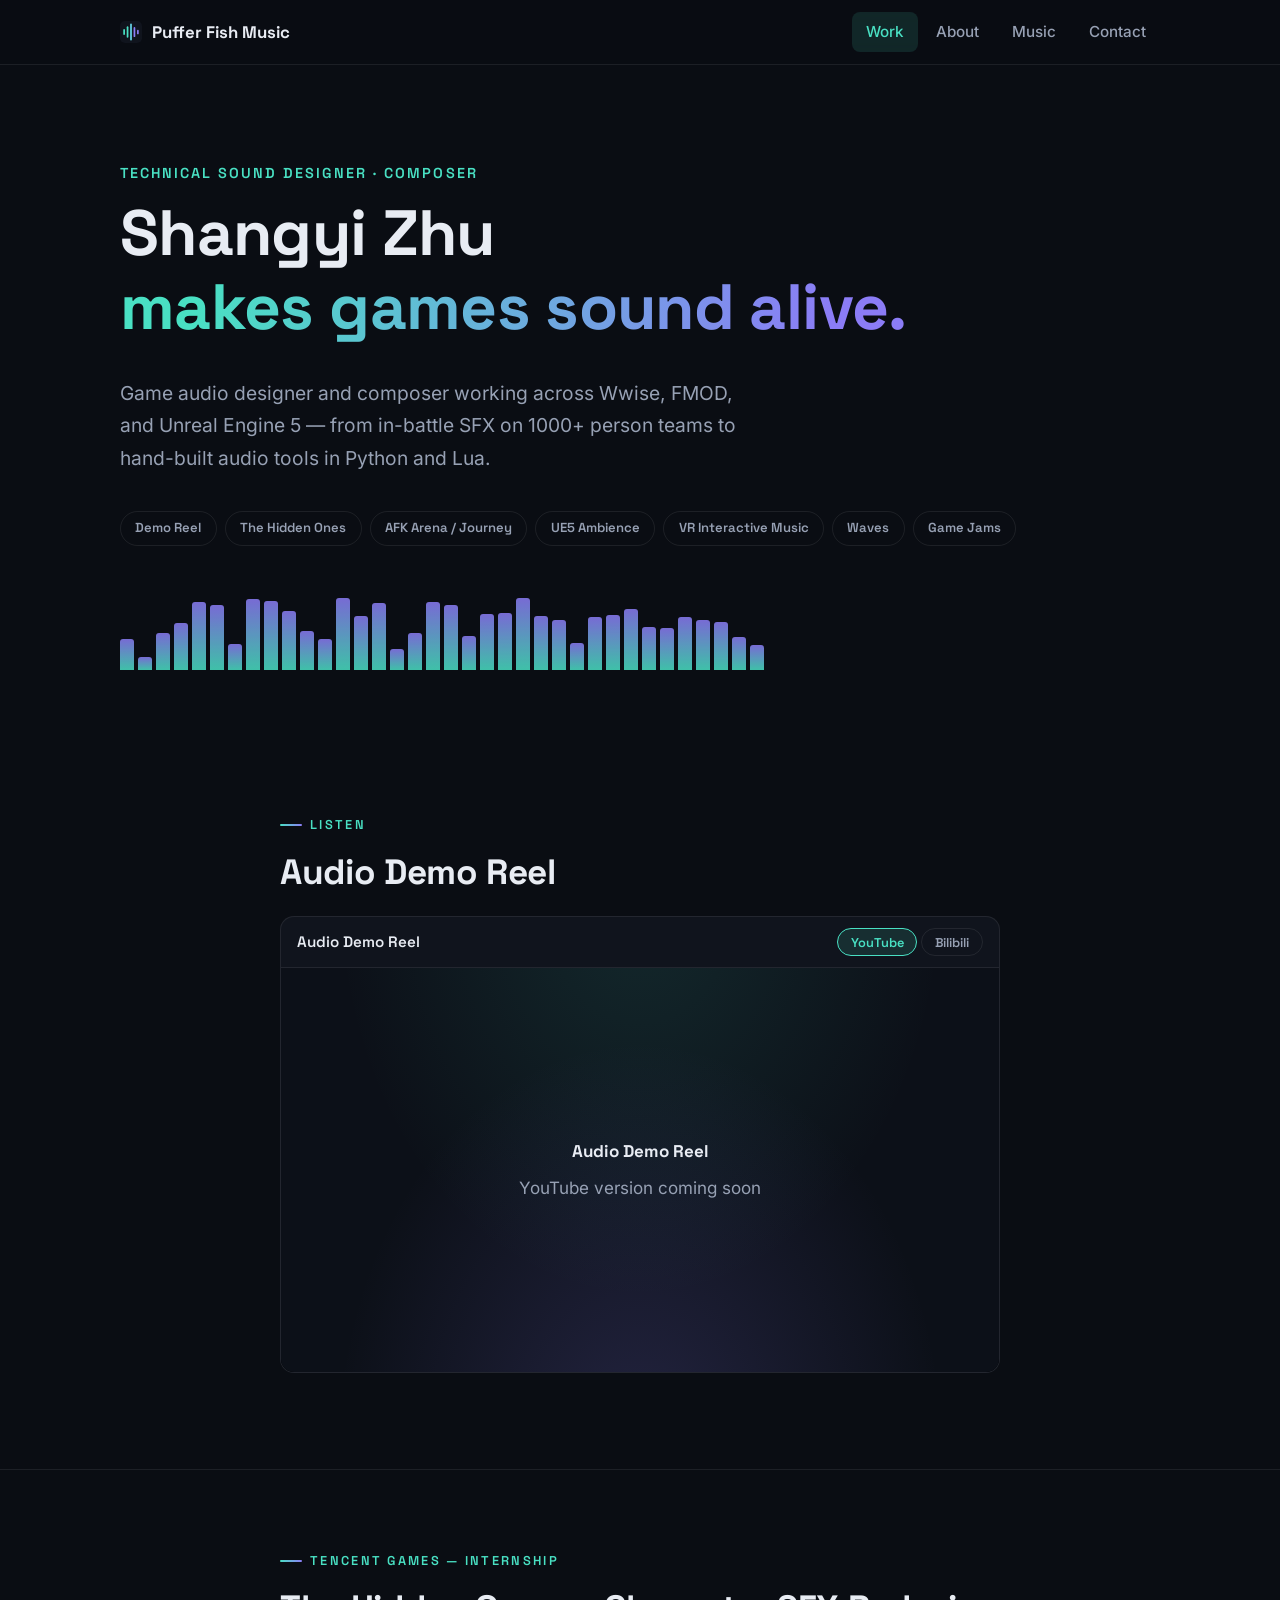
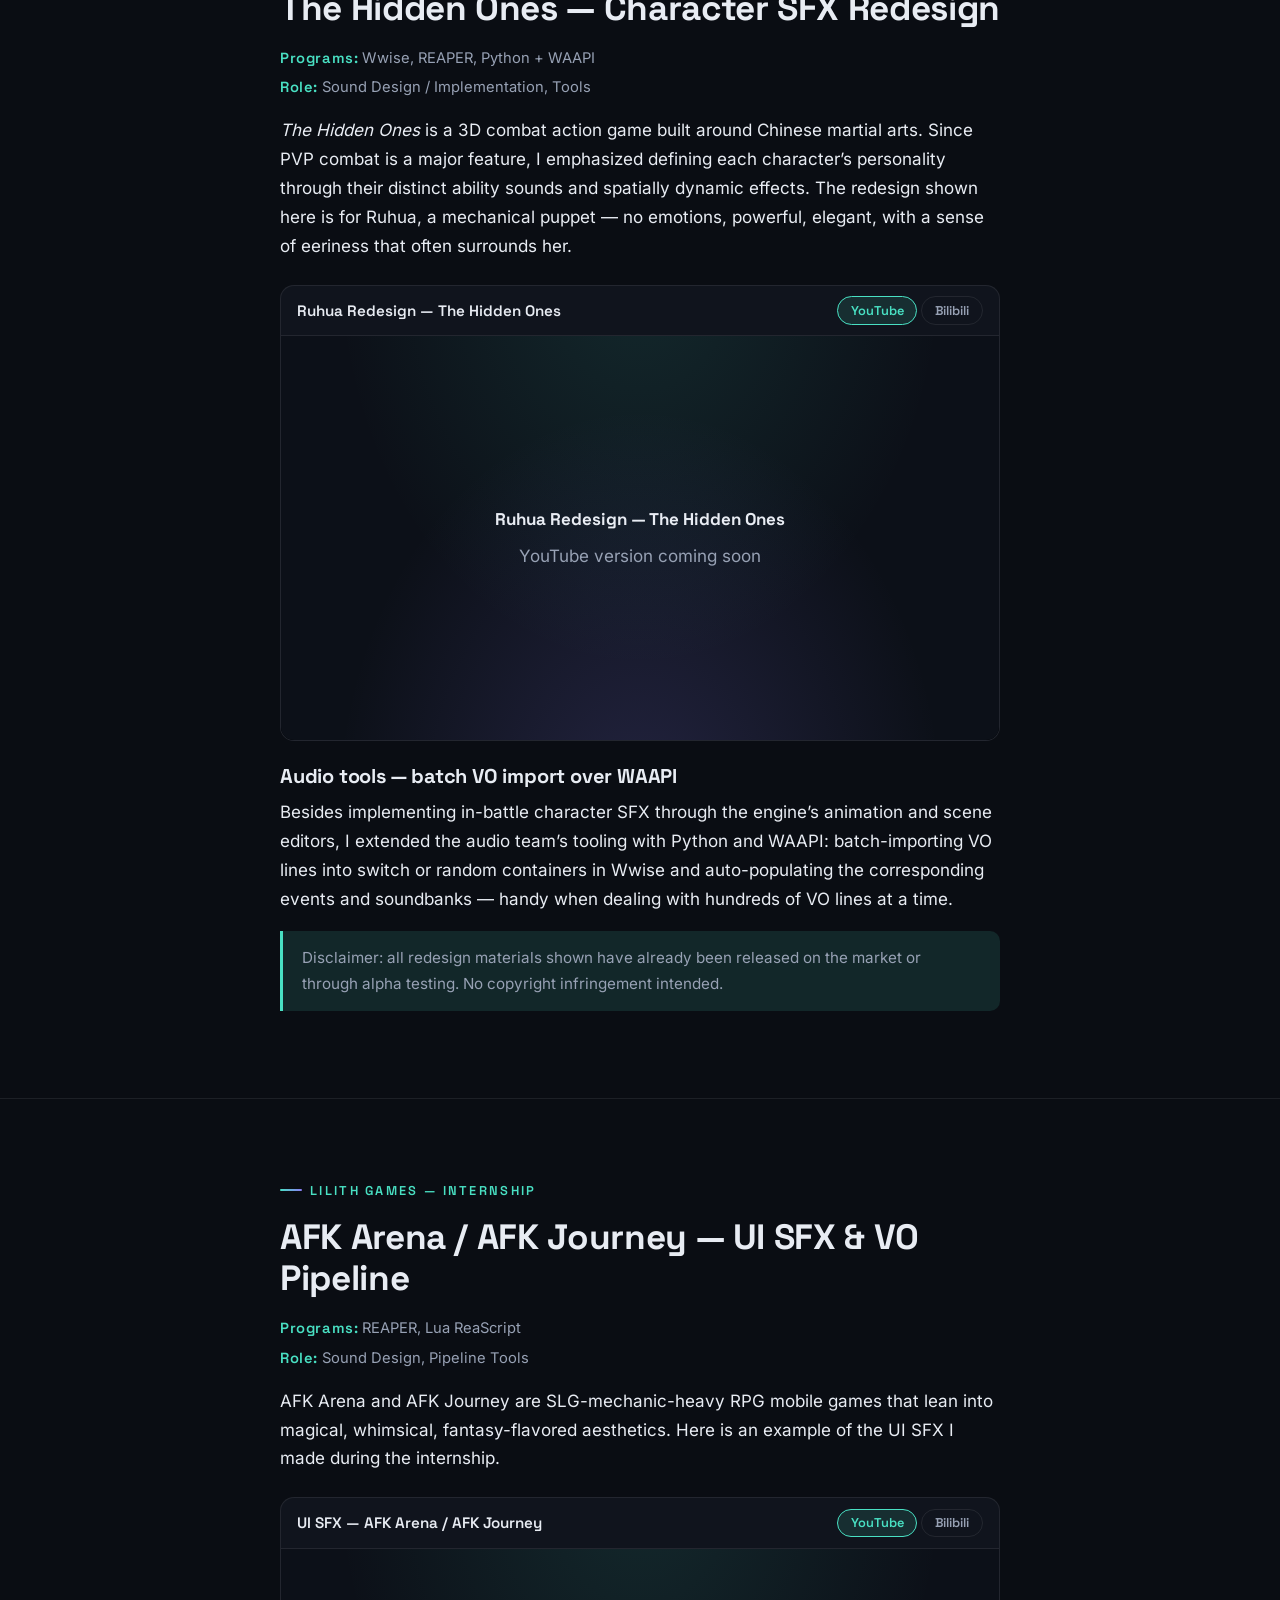
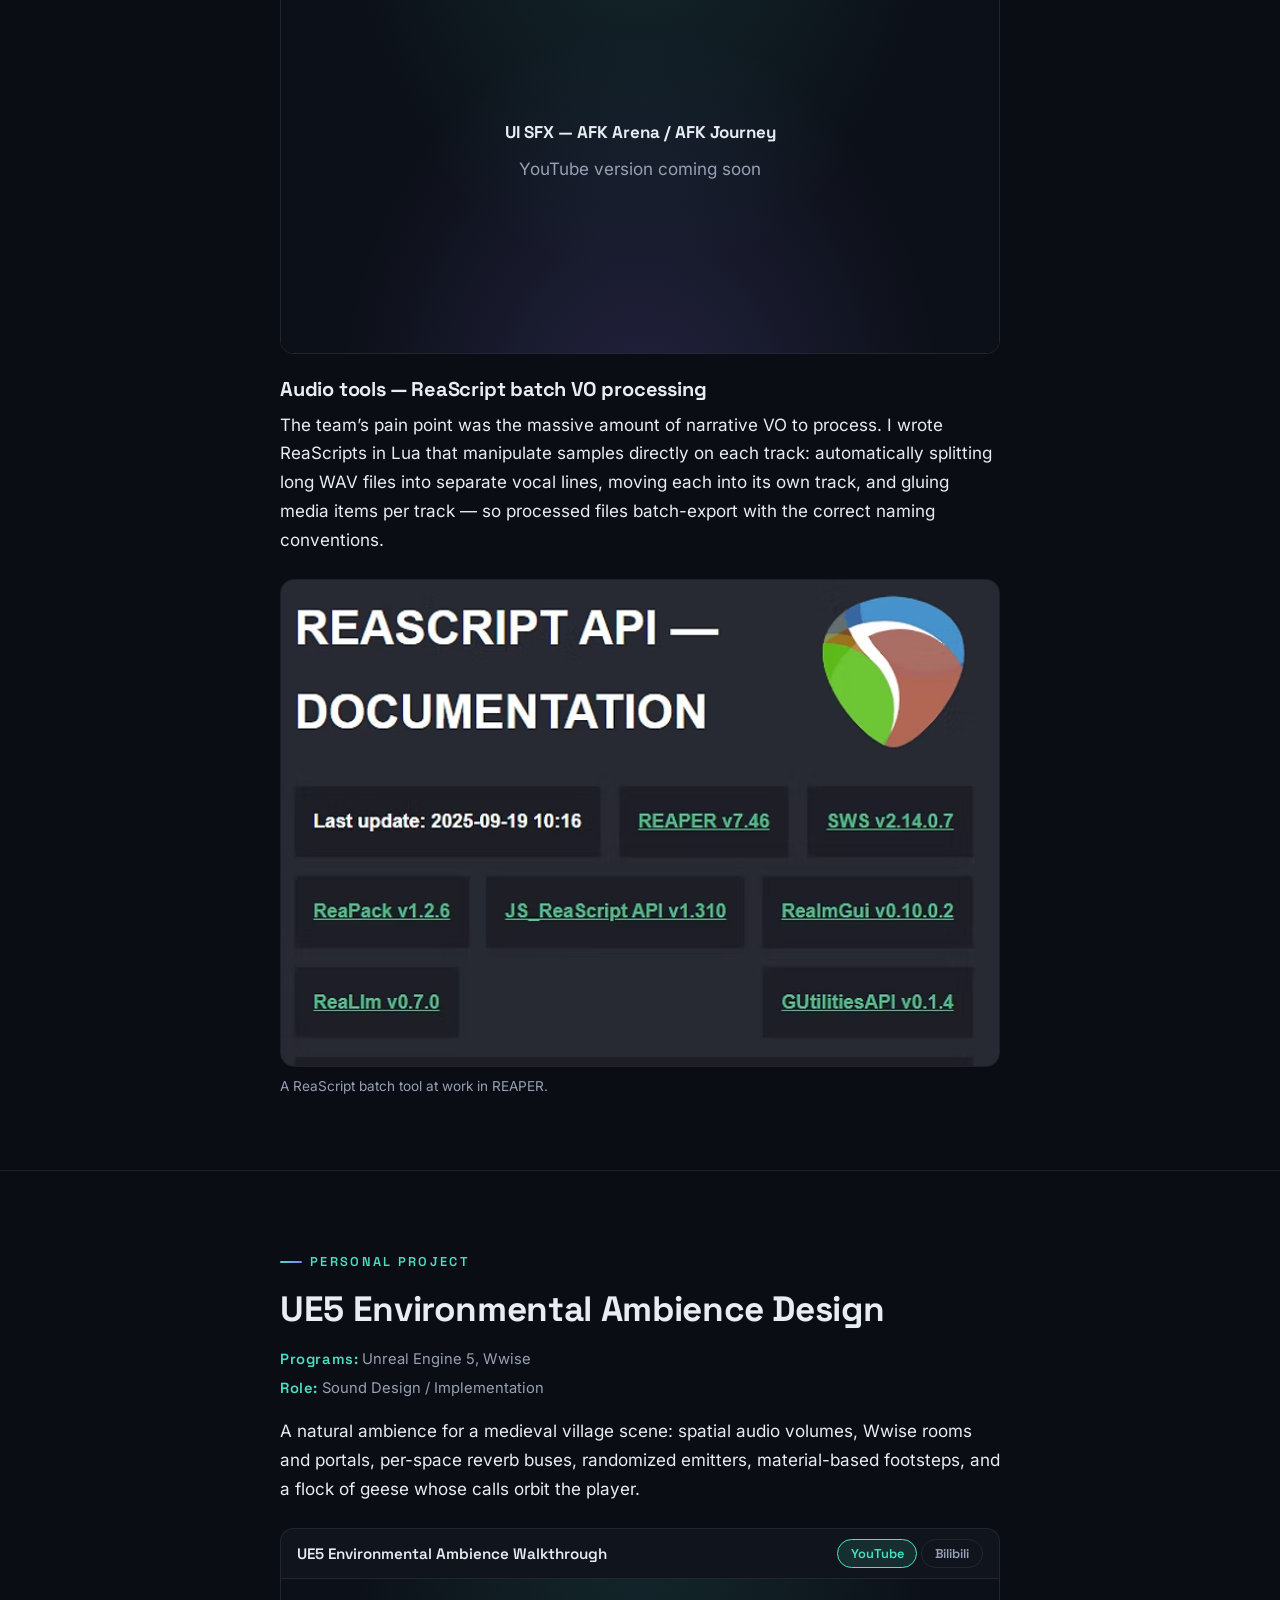
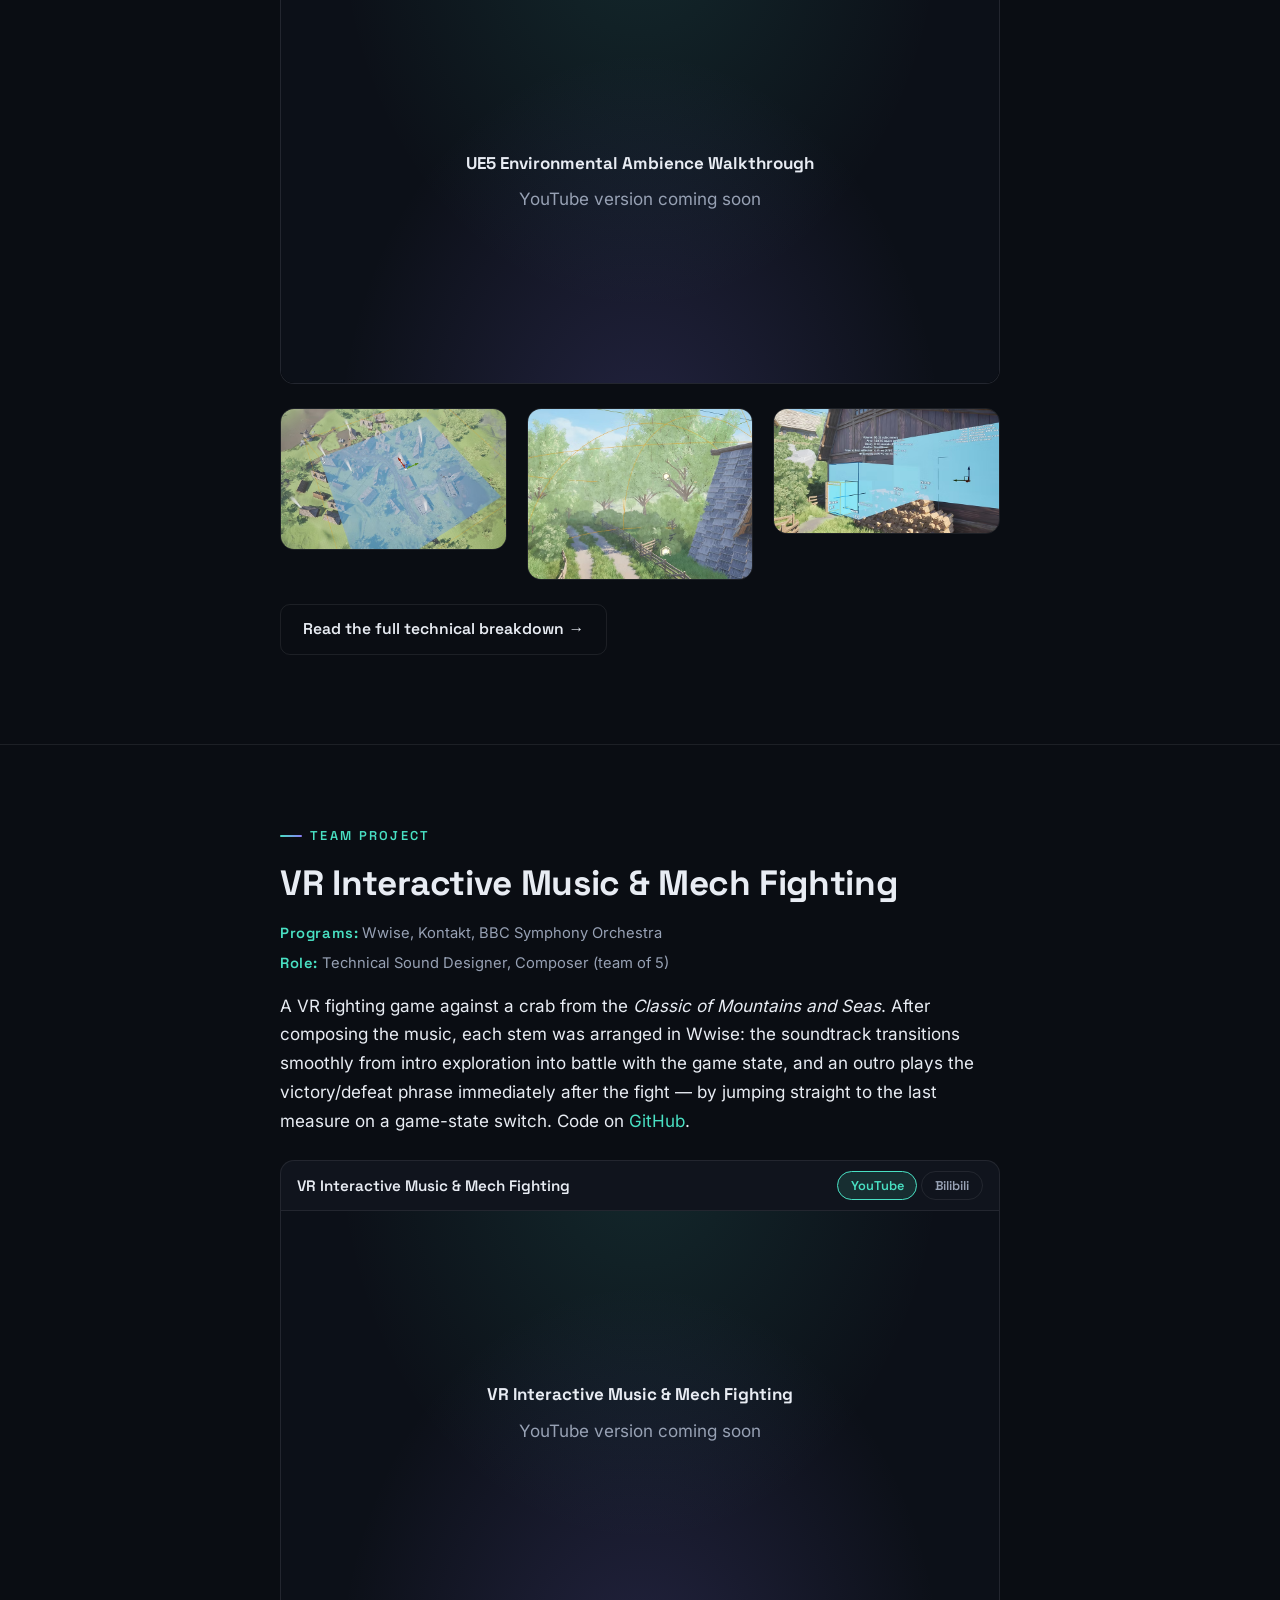
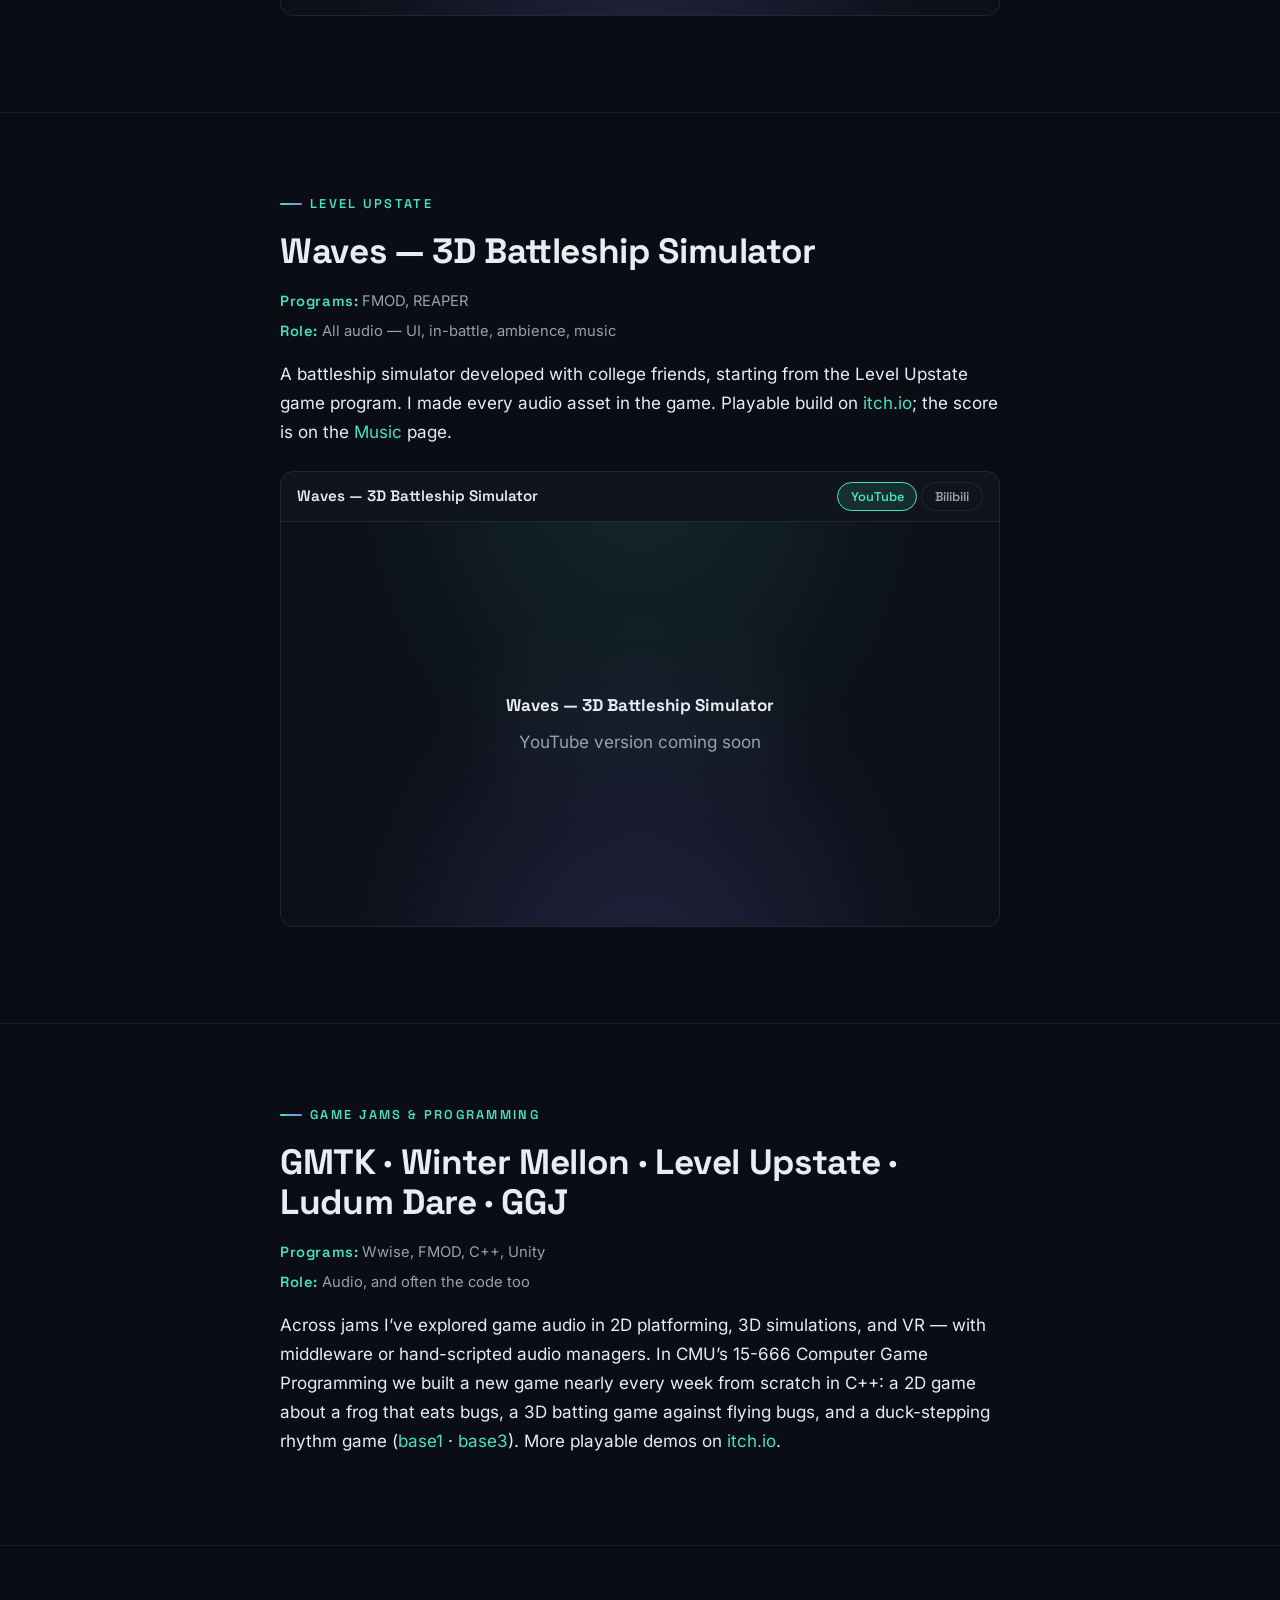
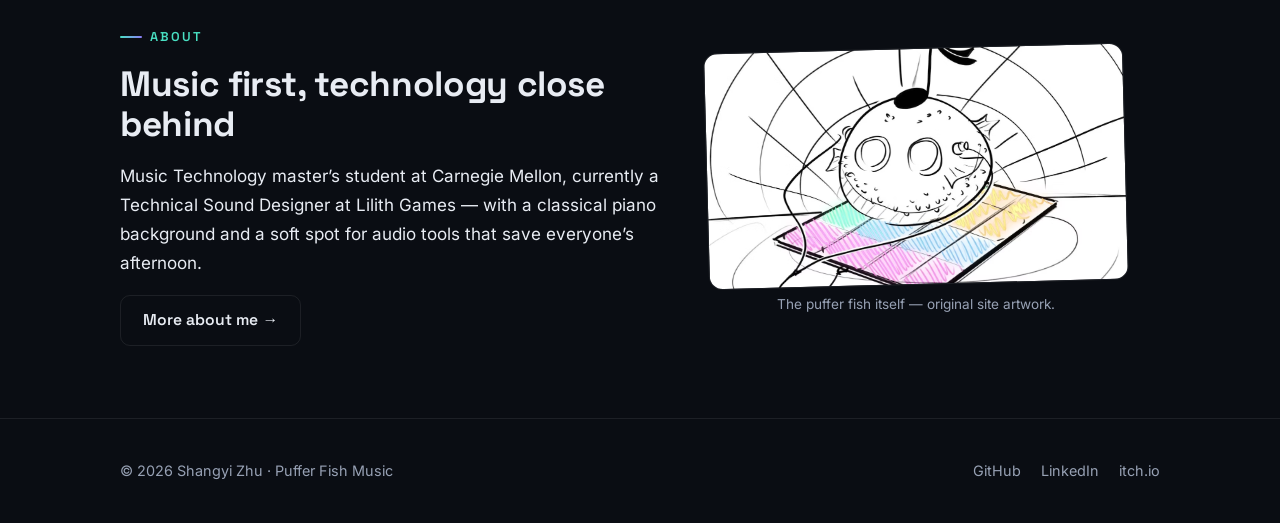
==== commit fb3f8a99: "Restructure as portfolio-first single-page work layout Inspired by blaineblacksound.com: the home pa" ====
--- a/index.html
+++ b/index.html
@@ -4,7 +4,7 @@
   <meta charset="UTF-8">
   <meta name="viewport" content="width=device-width, initial-scale=1">
   <title>Shangyi Zhu — Technical Sound Designer &amp; Composer</title>
-  <meta name="description" content="Portfolio of Shangyi Zhu — technical sound designer and composer for games. Wwise, FMOD, UE5, REAPER tooling, and interactive music.">
+  <meta name="description" content="Portfolio of Shangyi Zhu — technical sound designer and composer for games. Character SFX at Tencent and Lilith, UE5 + Wwise ambience design, interactive music, and audio tools.">
   <link rel="icon" href="assets/favicon.svg" type="image/svg+xml">
   <link rel="stylesheet" href="css/style.css">
   <script defer src="js/videos.js"></script>
@@ -22,9 +22,9 @@
       </a>
       <button class="nav-toggle" aria-expanded="false" aria-label="Toggle navigation menu">☰</button>
       <ul class="nav-links">
-        <li><a href="index.html" aria-current="page">Home</a></li>
-        <li><a href="projects.html">Projects</a></li>
-        <li><a href="internships.html">Internships</a></li>
+        <li><a href="index.html" aria-current="page">Work</a></li>
+        <li><a href="about.html">About</a></li>
+        <li><a href="music.html">Music</a></li>
         <li><a href="contact.html">Contact</a></li>
       </ul>
     </div>
@@ -41,10 +41,16 @@
           Game audio designer and composer working across Wwise, FMOD, and Unreal Engine 5 —
           from in-battle SFX on 1000+ person teams to hand-built audio tools in Python and Lua.
         </p>
-        <div class="hero-actions">
-          <a class="btn btn--primary" href="projects.html">Explore projects</a>
-          <a class="btn btn--ghost" href="contact.html">Get in touch</a>
-        </div>
+        <!-- Jump chips: add one per project section below -->
+        <nav class="jump-nav" aria-label="Jump to a project">
+          <a href="#reel">Demo Reel</a>
+          <a href="#hidden-ones">The Hidden Ones</a>
+          <a href="#afk">AFK Arena / Journey</a>
+          <a href="#ue5-ambience">UE5 Ambience</a>
+          <a href="#vr-mech">VR Interactive Music</a>
+          <a href="#waves">Waves</a>
+          <a href="#game-jams">Game Jams</a>
+        </nav>
         <div class="waveform" aria-hidden="true"></div>
       </div>
     </section>
@@ -58,93 +64,168 @@
       </div>
     </section>
 
-    <!-- ===== About ===== -->
-    <section class="section reveal" id="about">
+    <!-- ===== Tencent: The Hidden Ones ===== -->
+    <section class="section reveal" id="hidden-ones">
+      <div class="container container--narrow">
+        <p class="section-label">Tencent Games — Internship</p>
+        <h2>The Hidden Ones — Character SFX Redesign</h2>
+        <p class="meta-row"><strong>Programs:</strong> Wwise, REAPER, Python + WAAPI</p>
+        <p class="meta-row"><strong>Role:</strong> Sound Design / Implementation, Tools</p>
+        <p style="margin-top:1rem">
+          <em>The Hidden Ones</em> is a 3D combat action game built around Chinese martial arts.
+          Since PVP combat is a major feature, I emphasized defining each character’s personality
+          through their distinct ability sounds and spatially dynamic effects. The redesign shown
+          here is for Ruhua, a mechanical puppet — no emotions, powerful, elegant, with a sense
+          of eeriness that often surrounds her.
+        </p>
+        <div class="video-embed" data-video="ruhua"></div>
+        <h3>Audio tools — batch VO import over WAAPI</h3>
+        <p>
+          Besides implementing in-battle character SFX through the engine’s animation and scene
+          editors, I extended the audio team’s tooling with Python and WAAPI: batch-importing VO
+          lines into switch or random containers in Wwise and auto-populating the corresponding
+          events and soundbanks — handy when dealing with hundreds of VO lines at a time.
+        </p>
+        <p class="note">
+          Disclaimer: all redesign materials shown have already been released on the market or
+          through alpha testing. No copyright infringement intended.
+        </p>
+      </div>
+    </section>
+
+    <!-- ===== Lilith: AFK Arena / Journey ===== -->
+    <section class="section reveal" id="afk">
+      <div class="container container--narrow">
+        <p class="section-label">Lilith Games — Internship</p>
+        <h2>AFK Arena / AFK Journey — UI SFX &amp; VO Pipeline</h2>
+        <p class="meta-row"><strong>Programs:</strong> REAPER, Lua ReaScript</p>
+        <p class="meta-row"><strong>Role:</strong> Sound Design, Pipeline Tools</p>
+        <p style="margin-top:1rem">
+          AFK Arena and AFK Journey are SLG-mechanic-heavy RPG mobile games that lean into
+          magical, whimsical, fantasy-flavored aesthetics. Here is an example of the UI SFX I
+          made during the internship.
+        </p>
+        <div class="video-embed" data-video="afk_ui"></div>
+        <h3>Audio tools — ReaScript batch VO processing</h3>
+        <p>
+          The team’s pain point was the massive amount of narrative VO to process. I wrote
+          ReaScripts in Lua that manipulate samples directly on each track: automatically
+          splitting long WAV files into separate vocal lines, moving each into its own track,
+          and gluing media items per track — so processed files batch-export with the correct
+          naming conventions.
+        </p>
+        <figure style="margin:1.5rem 0 0">
+          <img src="assets/img/internships/reascript.avif" alt="REAPER session showing a custom ReaScript tool splitting VO lines into separate tracks" loading="lazy" width="729" height="493" style="border-radius:14px;border:1px solid rgba(255,255,255,0.08)">
+          <figcaption style="font-size:0.85rem;color:#97a1b4;margin-top:0.5rem">A ReaScript batch tool at work in REAPER.</figcaption>
+        </figure>
+      </div>
+    </section>
+
+    <!-- ===== UE5 ambience ===== -->
+    <section class="section reveal" id="ue5-ambience">
+      <div class="container container--narrow">
+        <p class="section-label">Personal Project</p>
+        <h2>UE5 Environmental Ambience Design</h2>
+        <p class="meta-row"><strong>Programs:</strong> Unreal Engine 5, Wwise</p>
+        <p class="meta-row"><strong>Role:</strong> Sound Design / Implementation</p>
+        <p style="margin-top:1rem">
+          A natural ambience for a medieval village scene: spatial audio volumes, Wwise rooms
+          and portals, per-space reverb buses, randomized emitters, material-based footsteps,
+          and a flock of geese whose calls orbit the player.
+        </p>
+        <div class="video-embed" data-video="ambience"></div>
+        <div class="grid" style="margin-top:1.5rem;grid-template-columns:repeat(auto-fit,minmax(220px,1fr))">
+          <figure style="margin:0">
+            <img src="assets/img/ambience/zones.avif" alt="Top-down view of the medieval village scene divided into ambience zones" loading="lazy" width="760" height="473" style="border-radius:14px;border:1px solid rgba(255,255,255,0.08)">
+          </figure>
+          <figure style="margin:0">
+            <img src="assets/img/ambience/example-emitter.avif" alt="3D sound emitters with orange circles showing their attenuation radii" loading="lazy" width="700" height="528" style="border-radius:14px;border:1px solid rgba(255,255,255,0.08)">
+          </figure>
+          <figure style="margin:0">
+            <img src="assets/img/ambience/rooms-and-portals.avif" alt="Wwise rooms and portals connecting spaces in the village" loading="lazy" width="700" height="386" style="border-radius:14px;border:1px solid rgba(255,255,255,0.08)">
+          </figure>
+        </div>
+        <p style="margin-top:1.5rem">
+          <a class="btn btn--ghost" href="ue5-ambience.html">Read the full technical breakdown →</a>
+        </p>
+      </div>
+    </section>
+
+    <!-- ===== VR mech ===== -->
+    <section class="section reveal" id="vr-mech">
+      <div class="container container--narrow">
+        <p class="section-label">Team Project</p>
+        <h2>VR Interactive Music &amp; Mech Fighting</h2>
+        <p class="meta-row"><strong>Programs:</strong> Wwise, Kontakt, BBC Symphony Orchestra</p>
+        <p class="meta-row"><strong>Role:</strong> Technical Sound Designer, Composer (team of 5)</p>
+        <p style="margin-top:1rem">
+          A VR fighting game against a crab from the <em>Classic of Mountains and Seas</em>.
+          After composing the music, each stem was arranged in Wwise: the soundtrack transitions
+          smoothly from intro exploration into battle with the game state, and an outro plays the
+          victory/defeat phrase immediately after the fight — by jumping straight to the last
+          measure on a game-state switch. Code on
+          <a href="https://github.com/ADJ-acent/BigMech" target="_blank" rel="noopener">GitHub</a>.
+        </p>
+        <div class="video-embed" data-video="vr_mech"></div>
+      </div>
+    </section>
+
+    <!-- ===== Waves ===== -->
+    <section class="section reveal" id="waves">
+      <div class="container container--narrow">
+        <p class="section-label">Level Upstate</p>
+        <h2>Waves — 3D Battleship Simulator</h2>
+        <p class="meta-row"><strong>Programs:</strong> FMOD, REAPER</p>
+        <p class="meta-row"><strong>Role:</strong> All audio — UI, in-battle, ambience, music</p>
+        <p style="margin-top:1rem">
+          A battleship simulator developed with college friends, starting from the Level Upstate
+          game program. I made every audio asset in the game. Playable build on
+          <a href="https://bennywoolbert.itch.io/waves" target="_blank" rel="noopener">itch.io</a>;
+          the score is on the <a href="music.html">Music</a> page.
+        </p>
+        <div class="video-embed" data-video="waves"></div>
+      </div>
+    </section>
+
+    <!-- ===== Game jams & programming ===== -->
+    <section class="section reveal" id="game-jams">
+      <div class="container container--narrow">
+        <p class="section-label">Game Jams &amp; Programming</p>
+        <h2>GMTK · Winter Mellon · Level Upstate · Ludum Dare · GGJ</h2>
+        <p class="meta-row"><strong>Programs:</strong> Wwise, FMOD, C++, Unity</p>
+        <p class="meta-row"><strong>Role:</strong> Audio, and often the code too</p>
+        <p style="margin-top:1rem">
+          Across jams I’ve explored game audio in 2D platforming, 3D simulations, and VR — with
+          middleware or hand-scripted audio managers. In CMU’s 15-666 Computer Game Programming
+          we built a new game nearly every week from scratch in C++: a 2D game about a frog that
+          eats bugs, a 3D batting game against flying bugs, and a duck-stepping rhythm game
+          (<a href="https://github.com/pufferFish-sz/15-466-f25-base1" target="_blank" rel="noopener">base1</a> ·
+          <a href="https://github.com/pufferFish-sz/15-466-f25-base3" target="_blank" rel="noopener">base3</a>).
+          More playable demos on
+          <a href="https://pufferfish20.itch.io/" target="_blank" rel="noopener">itch.io</a>.
+        </p>
+      </div>
+    </section>
+
+    <!-- ===== About teaser ===== -->
+    <section class="section reveal">
       <div class="container">
         <div class="doc-split">
           <div>
-        <p class="section-label">About Me</p>
-        <h2>Music first, technology close behind</h2>
-        <p>
-          Hi! I’m Shangyi, a Music Technology master’s student with a concentration in Computer
-          Science at Carnegie Mellon University. I’m currently a Technical Sound Designer at
-          Lilith Games, and my previous experience includes working as a Sound Designer at
-          Tencent and a Software Engineer at Toyz Electronics, where I worked on game backend
-          systems and audio implementation.
-        </p>
-        <p>
-          My music training started with classical piano at the age of 7, and I loved how music
-          could be a mesmerizing world filled with creativity. I competed in many piano
-          performance competitions during my teenage years, winning third prize in the Steinway
-          Piano Competition (junior group, South China region, 2015) and an honorable mention in
-          the Chopin International Piano Competition in Hartford, 2019.
-        </p>
-        <p>
-          I later started doing more compositional work for games and have fallen for game audio
-          ever since. I want to keep using my background in music and technology to serve story
-          and narration in games, films, and documentaries.
-        </p>
+            <p class="section-label">About</p>
+            <h2>Music first, technology close behind</h2>
+            <p>
+              Music Technology master’s student at Carnegie Mellon, currently a Technical Sound
+              Designer at Lilith Games — with a classical piano background and a soft spot for
+              audio tools that save everyone’s afternoon.
+            </p>
+            <a class="btn btn--ghost" href="about.html">More about me →</a>
           </div>
           <figure class="mascot">
             <img src="assets/img/pufferfish-mascot.avif" alt="Hand-drawn pufferfish playing a music note over a rainbow piano keyboard — the original Puffer Fish Music artwork" loading="lazy" width="1200" height="675">
             <figcaption>The puffer fish itself — original site artwork.</figcaption>
           </figure>
         </div>
-      </div>
-    </section>
-
-    <!-- ===== Skills / tools ===== -->
-    <section class="section reveal" id="skills">
-      <div class="container">
-        <p class="section-label">Toolkit</p>
-        <h2>Tools &amp; middleware</h2>
-        <div class="skills">
-          <div class="skill"><h3>Wwise</h3><p>Interactive music, spatial audio, rooms &amp; portals, soundbank pipelines.</p></div>
-          <div class="skill"><h3>FMOD</h3><p>Adaptive audio implementation for game-jam and indie projects.</p></div>
-          <div class="skill"><h3>REAPER + ReaScript</h3><p>Batch VO editing tools written in Lua for large narrative pipelines.</p></div>
-          <div class="skill"><h3>Unreal Engine 5</h3><p>Spatial audio volumes, anim notifies, Niagara-driven sound paths.</p></div>
-          <div class="skill"><h3>Python + WAAPI</h3><p>Custom Wwise tooling: batch VO import, event and soundbank automation.</p></div>
-          <div class="skill"><h3>C++</h3><p>Game programming — engines, physics, and audio systems built from scratch.</p></div>
-          <div class="skill"><h3>Composition</h3><p>Orchestral and hybrid scoring with Kontakt &amp; BBC Symphony Orchestra.</p></div>
-          <div class="skill"><h3>Piano</h3><p>Classically trained since age 7; Steinway &amp; Chopin competition awards.</p></div>
-        </div>
-      </div>
-    </section>
-
-    <!-- ===== Experience timeline ===== -->
-    <section class="section reveal" id="experience">
-      <div class="container container--narrow">
-        <p class="section-label">Experience</p>
-        <h2>Game audio experiences</h2>
-        <ul class="timeline">
-          <li>
-            <time>2025</time>
-            <h3>Internships — Lilith Games &amp; Tencent Games</h3>
-            <p>
-              Designed and mixed game audio — in-battle and environmental SFX and VO — on large
-              development teams of 1000+. Built custom tools with ReaScript and the Wwise API
-              (WAAPI) to streamline the import and editing workflow.
-            </p>
-            <a class="more" href="internships.html">Read more →</a>
-          </li>
-          <li>
-            <time>2022 – 2024</time>
-            <h3>Game Jams — GMTK, Winter Mellon, Level Upstate, Ludum Dare, GGJ</h3>
-            <p>
-              Explored game audio implementation across 2D platforming, 3D simulations, and VR
-              experiences — using Wwise, FMOD, and scripted audio managers in engines.
-            </p>
-            <a class="more" href="game-jams.html">Read more →</a>
-          </li>
-          <li>
-            <time>2021 – 2022</time>
-            <h3>Knucklebones Interactive</h3>
-            <p>
-              Composed soundtracks and SFX tailored for a series of minigames: mini golf,
-              campfire, bubble run, and space.
-            </p>
-          </li>
-        </ul>
       </div>
     </section>
 
--- a/css/style.css
+++ b/css/style.css
@@ -264,6 +264,37 @@
   html { scroll-behavior: auto; }
 }
 
+/* ---------- Jump navigation (chip links under the home hero) ---------- */
+
+.jump-nav { display: flex; flex-wrap: wrap; gap: 0.5rem; margin-top: 2.25rem; }
+.jump-nav a {
+  font-family: var(--font-display);
+  font-size: 0.82rem;
+  font-weight: 600;
+  color: var(--text-muted);
+  border: 1px solid var(--border);
+  border-radius: 999px;
+  padding: 0.35rem 0.9rem;
+}
+.jump-nav a:hover { color: var(--accent); border-color: var(--accent); text-decoration: none; }
+
+/* Offset anchor targets so the sticky header doesn't cover section titles */
+section[id] { scroll-margin-top: 80px; }
+
+/* ---------- Project metadata lines (Programs / Role) ---------- */
+
+.meta-row {
+  font-size: 0.92rem;
+  color: var(--text-muted);
+  margin: 0 0 0.3rem;
+}
+.meta-row strong {
+  font-family: var(--font-display);
+  color: var(--accent);
+  font-weight: 600;
+  letter-spacing: 0.04em;
+}
+
 /* ---------- Buttons ---------- */
 
 .btn {
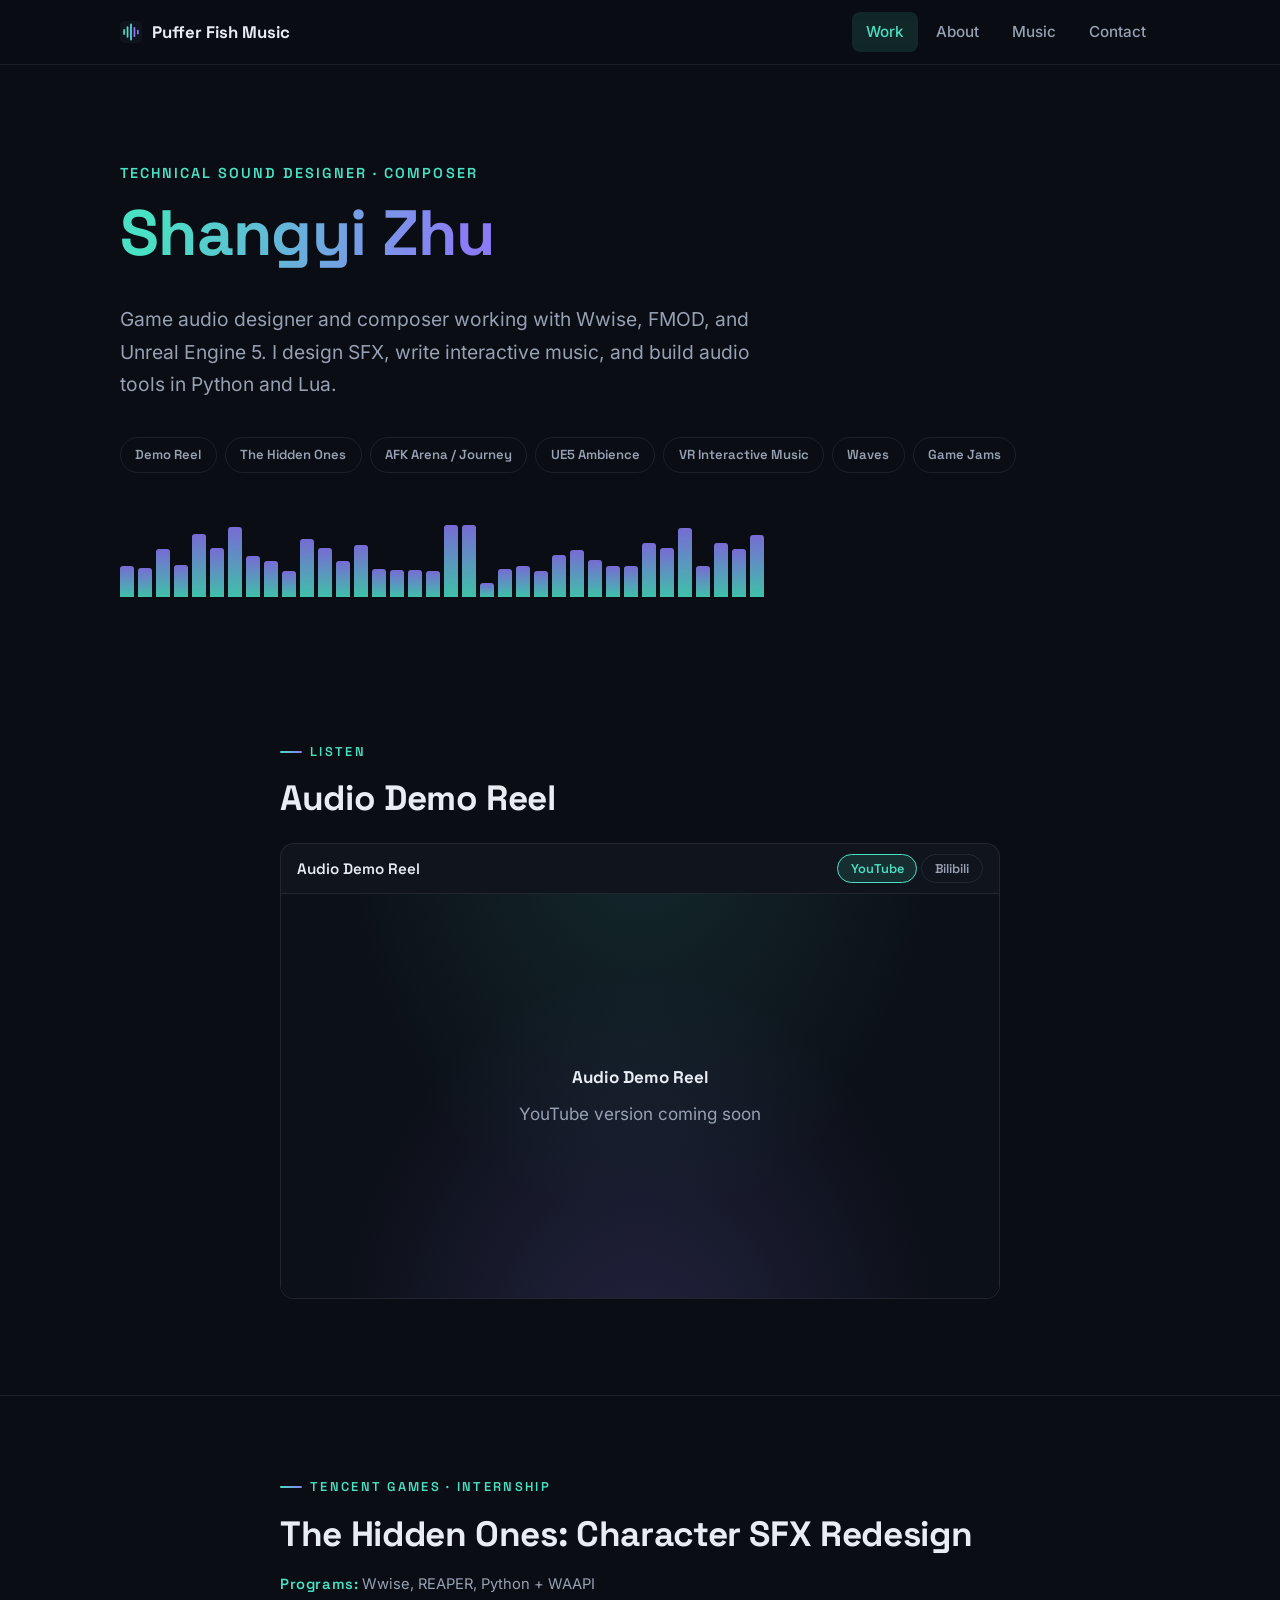
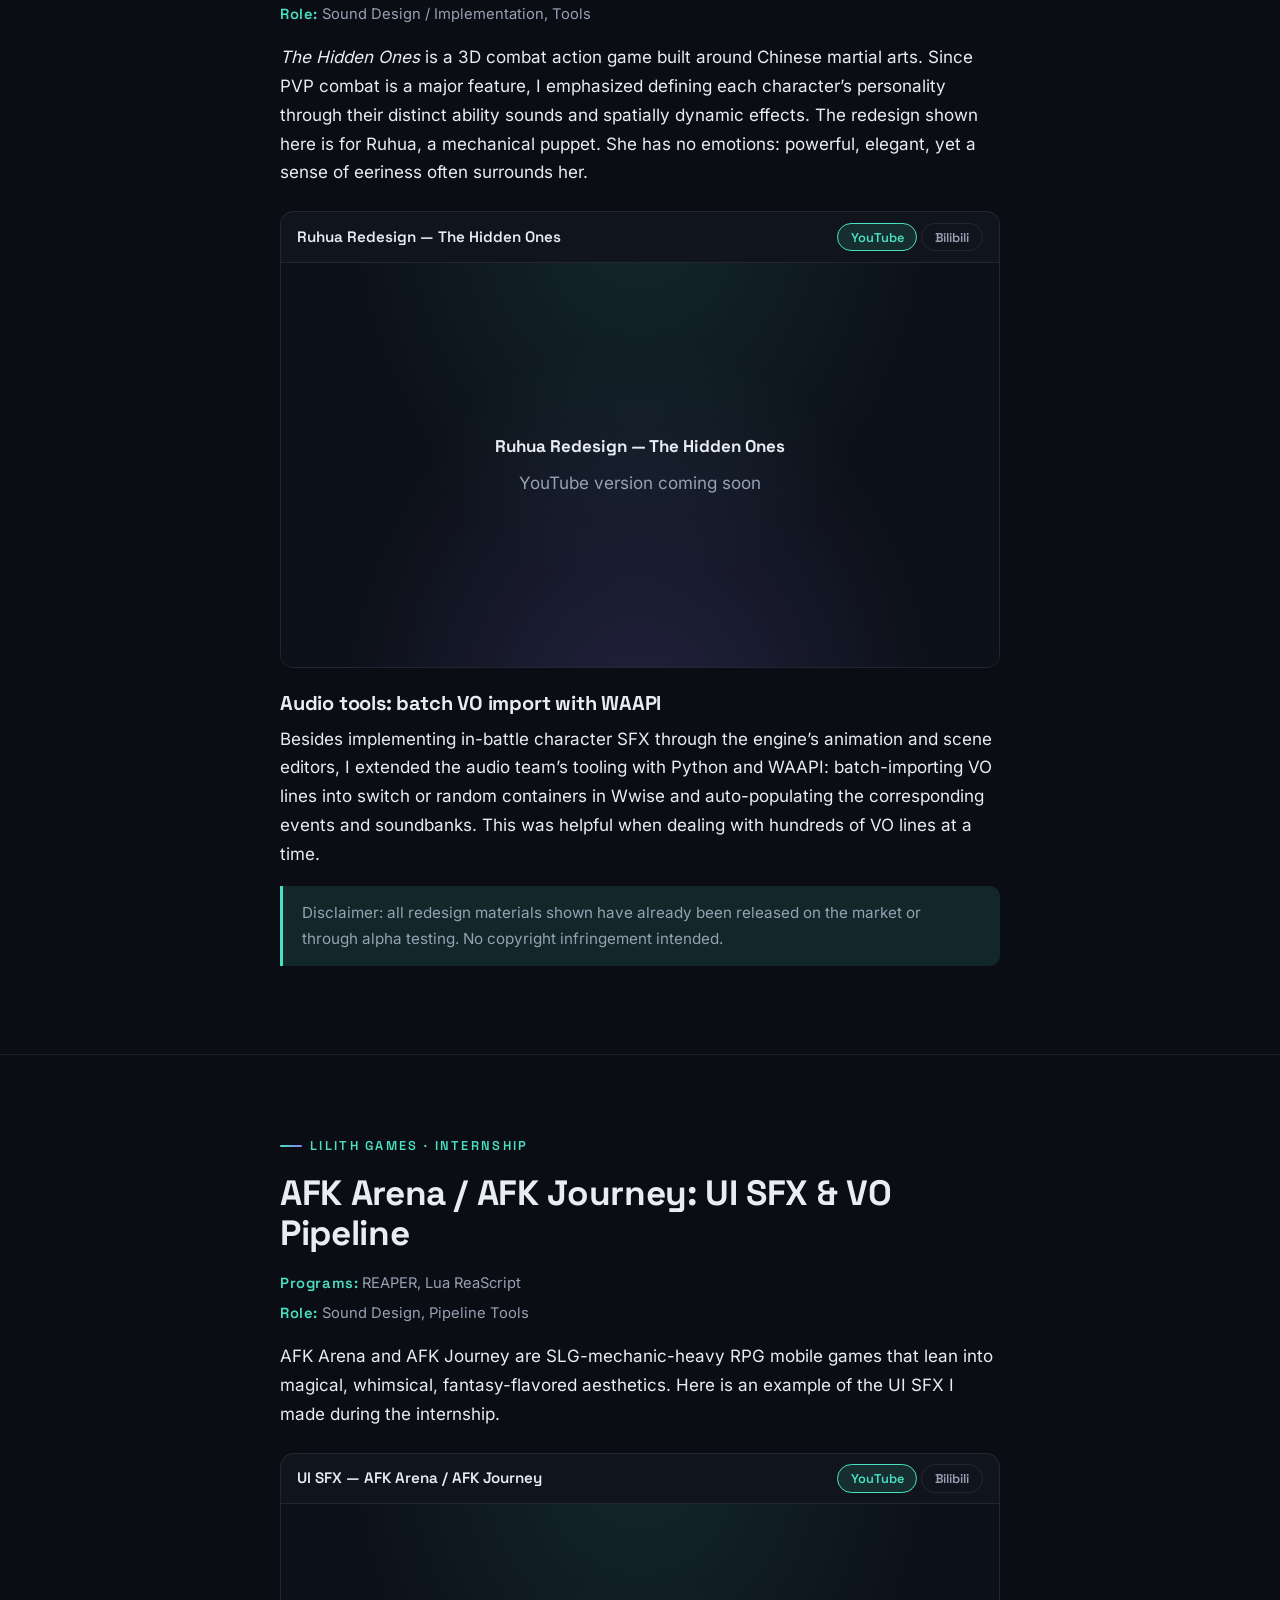
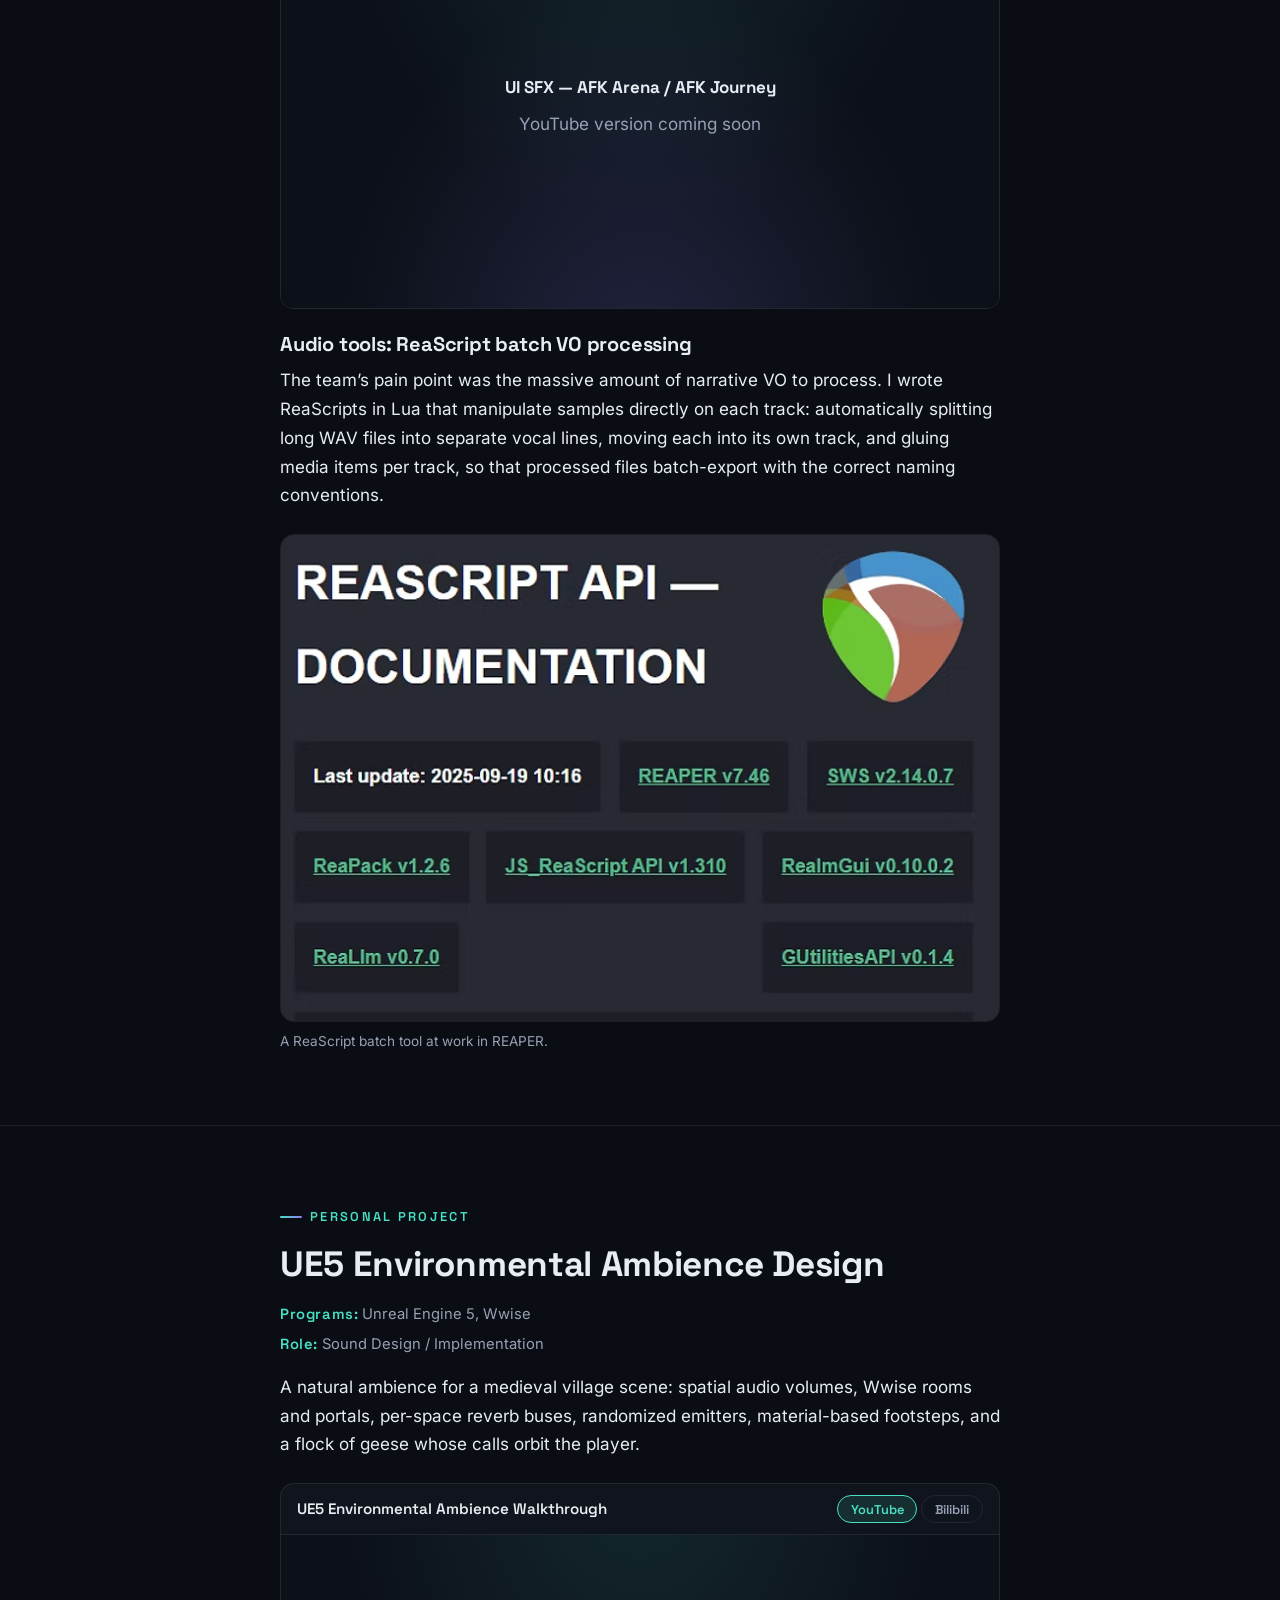
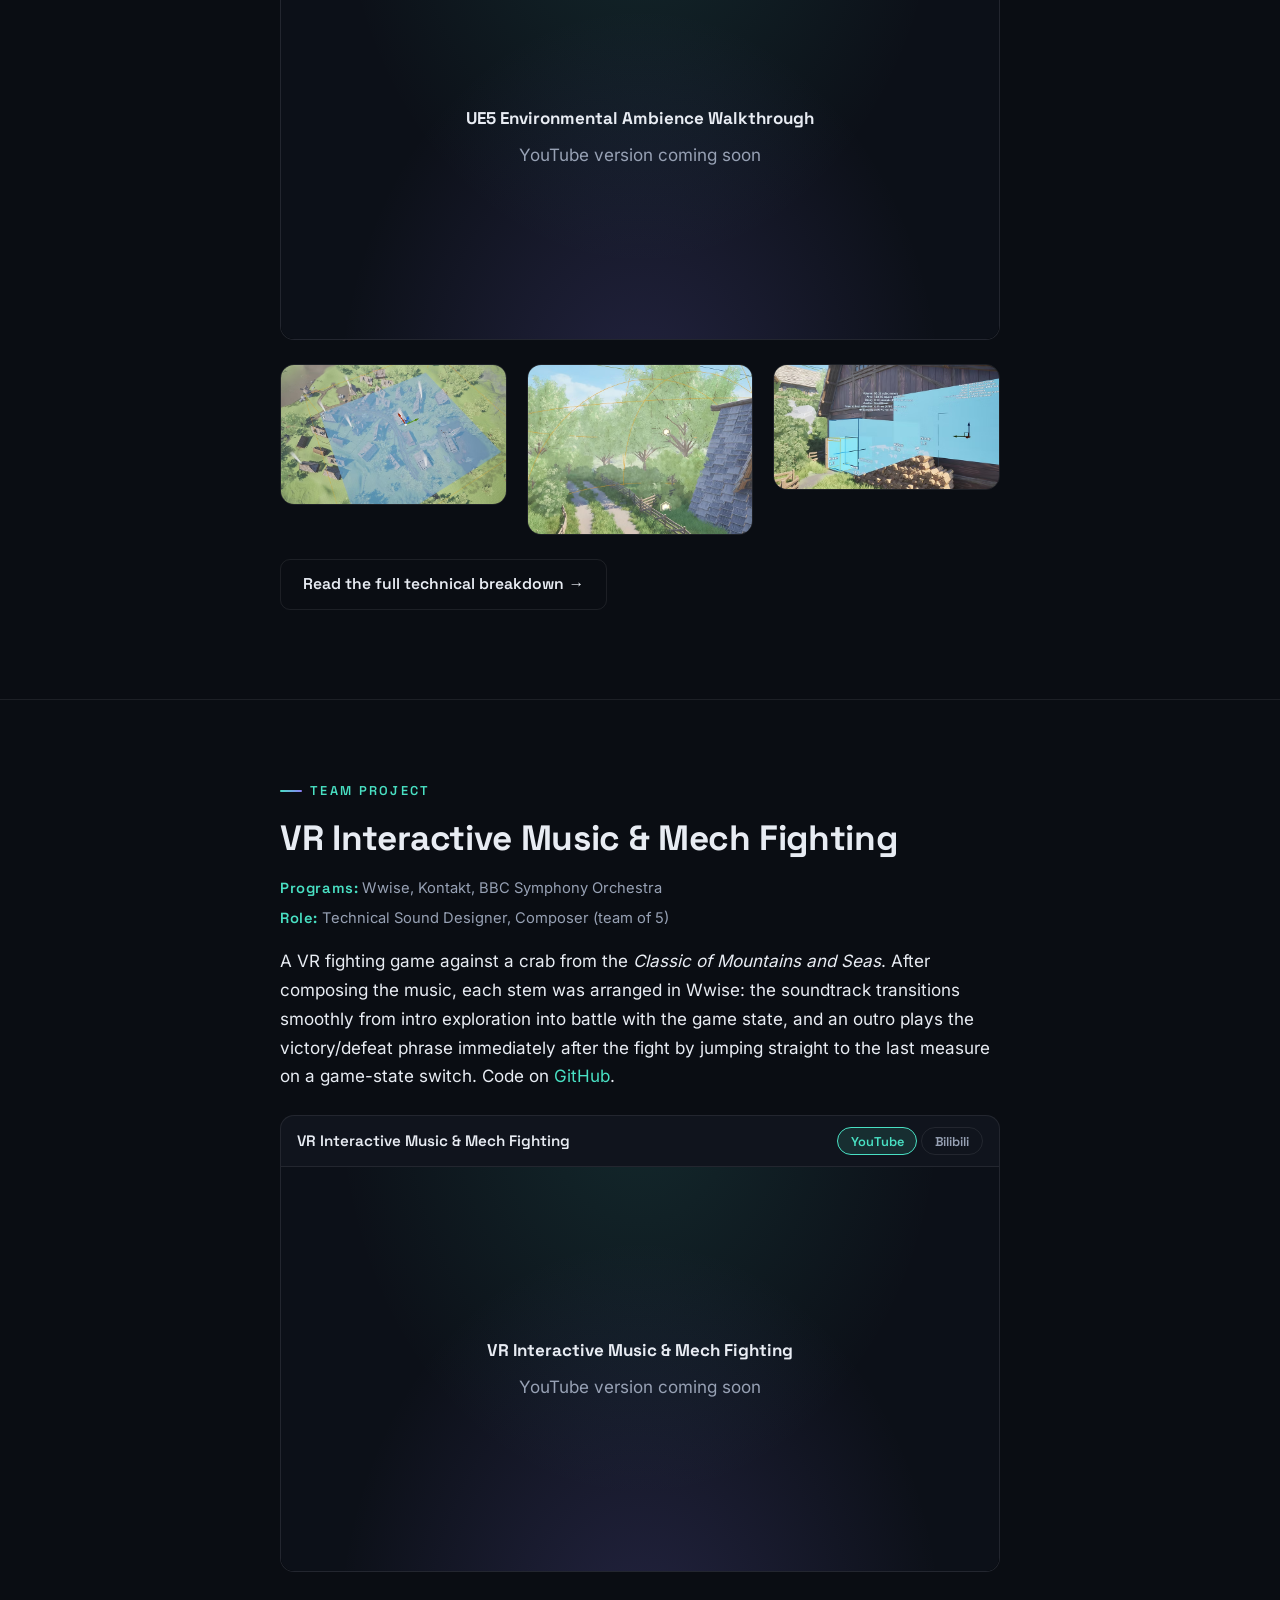
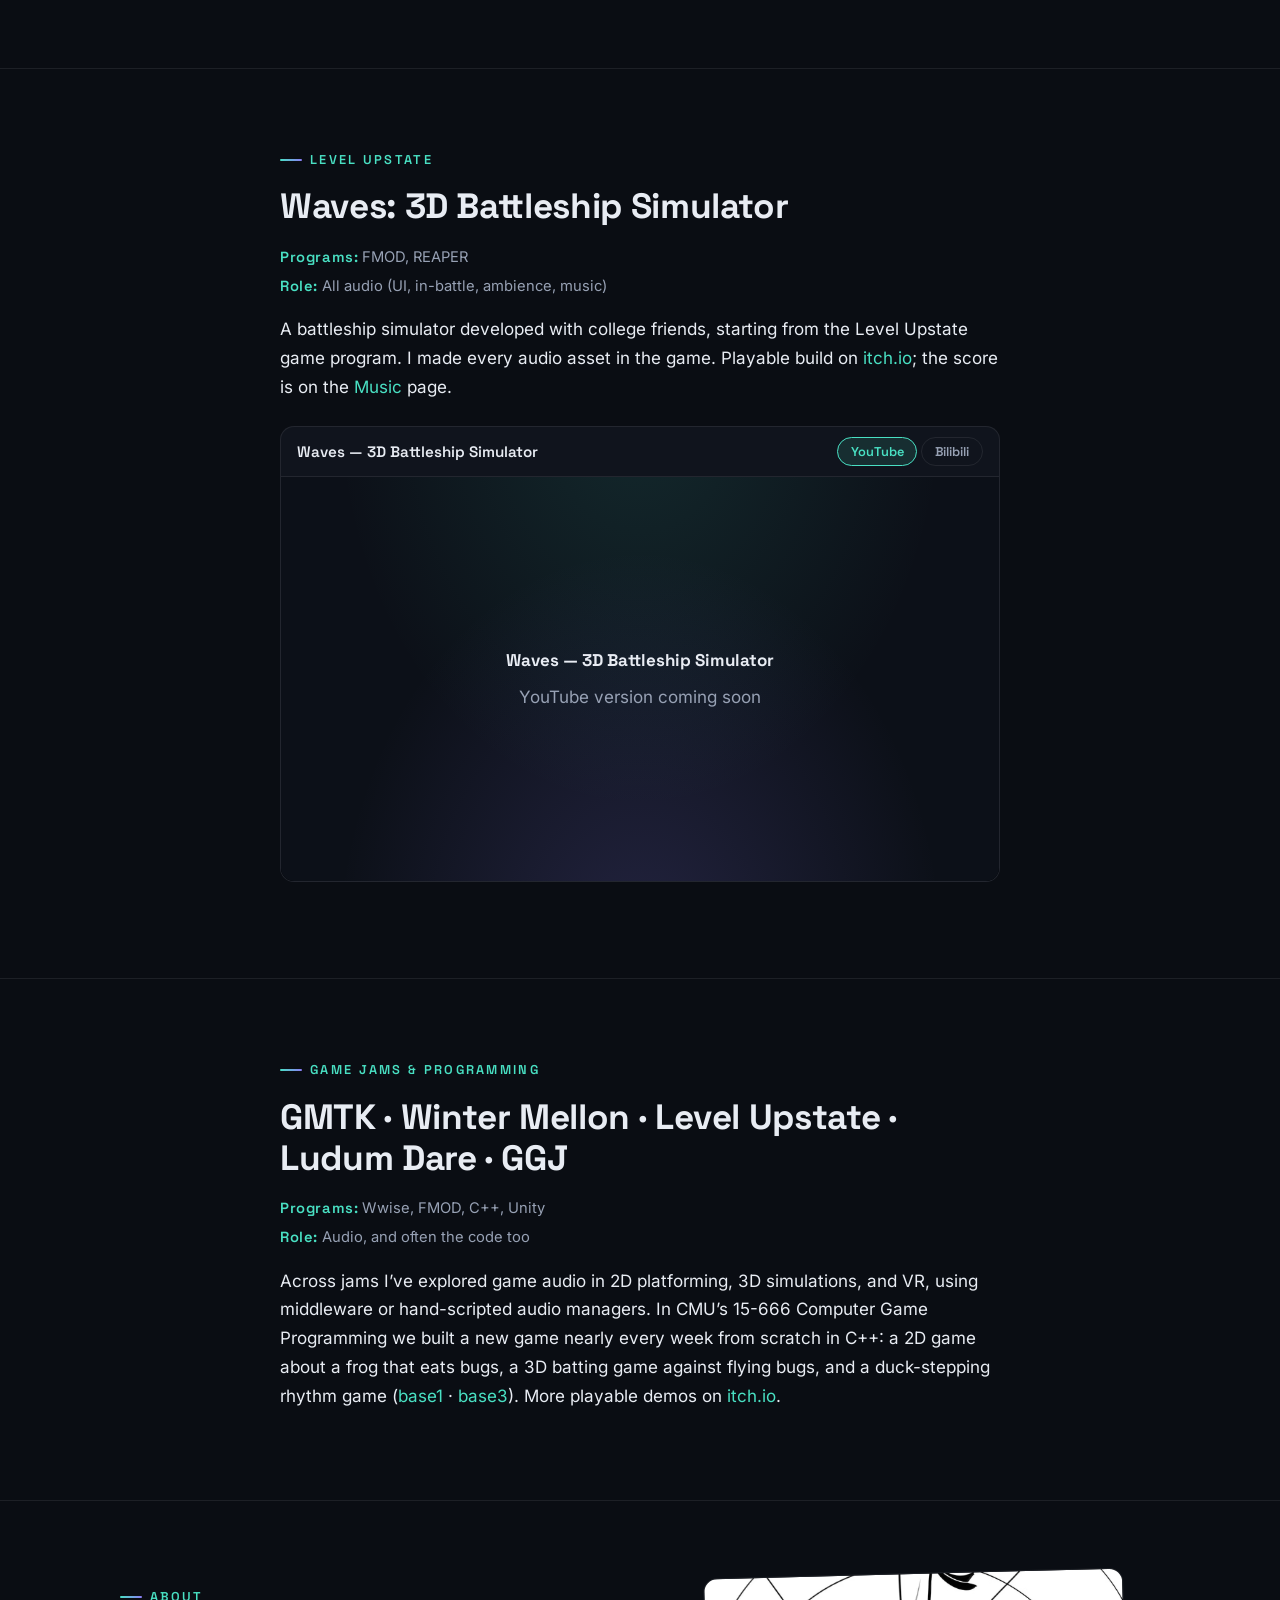
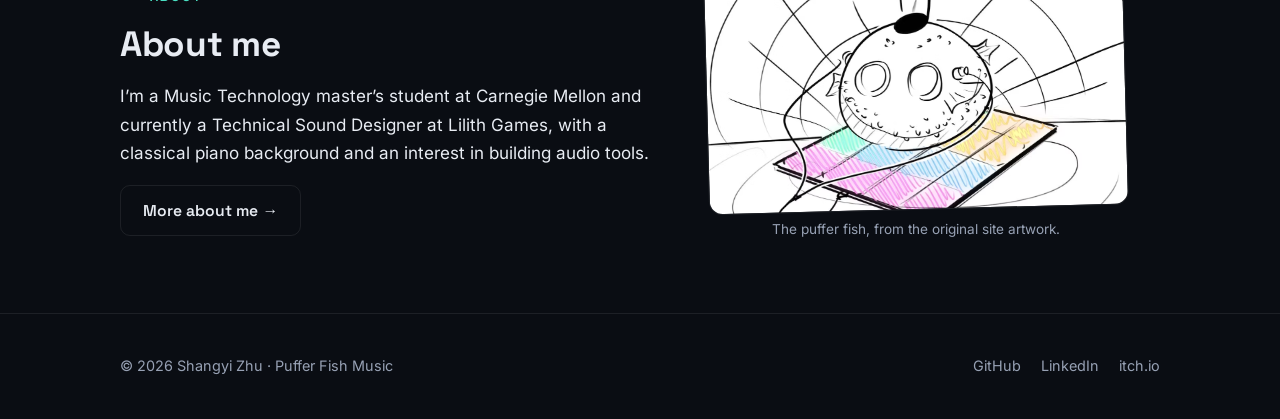
==== commit 59efa865: "Tone down site copy Remove the hero slogan, drop all em-dash constructions in favor of plain sentenc" ====
--- a/index.html
+++ b/index.html
@@ -3,8 +3,8 @@
 <head>
   <meta charset="UTF-8">
   <meta name="viewport" content="width=device-width, initial-scale=1">
-  <title>Shangyi Zhu — Technical Sound Designer &amp; Composer</title>
-  <meta name="description" content="Portfolio of Shangyi Zhu — technical sound designer and composer for games. Character SFX at Tencent and Lilith, UE5 + Wwise ambience design, interactive music, and audio tools.">
+  <title>Shangyi Zhu · Technical Sound Designer &amp; Composer</title>
+  <meta name="description" content="Portfolio of Shangyi Zhu, a technical sound designer and composer for games. Character SFX at Tencent and Lilith, UE5 + Wwise ambience design, interactive music, and audio tools.">
   <link rel="icon" href="assets/favicon.svg" type="image/svg+xml">
   <link rel="stylesheet" href="css/style.css">
   <script defer src="js/videos.js"></script>
@@ -36,10 +36,10 @@
     <section class="hero">
       <div class="container">
         <p class="hero-role">Technical Sound Designer · Composer</p>
-        <h1>Shangyi Zhu<br><span class="gradient">makes games sound alive.</span></h1>
+        <h1><span class="gradient">Shangyi Zhu</span></h1>
         <p class="hero-tagline">
-          Game audio designer and composer working across Wwise, FMOD, and Unreal Engine 5 —
-          from in-battle SFX on 1000+ person teams to hand-built audio tools in Python and Lua.
+          Game audio designer and composer working with Wwise, FMOD, and Unreal Engine 5.
+          I design SFX, write interactive music, and build audio tools in Python and Lua.
         </p>
         <!-- Jump chips: add one per project section below -->
         <nav class="jump-nav" aria-label="Jump to a project">
@@ -67,24 +67,25 @@
     <!-- ===== Tencent: The Hidden Ones ===== -->
     <section class="section reveal" id="hidden-ones">
       <div class="container container--narrow">
-        <p class="section-label">Tencent Games — Internship</p>
-        <h2>The Hidden Ones — Character SFX Redesign</h2>
+        <p class="section-label">Tencent Games · Internship</p>
+        <h2>The Hidden Ones: Character SFX Redesign</h2>
         <p class="meta-row"><strong>Programs:</strong> Wwise, REAPER, Python + WAAPI</p>
         <p class="meta-row"><strong>Role:</strong> Sound Design / Implementation, Tools</p>
         <p style="margin-top:1rem">
           <em>The Hidden Ones</em> is a 3D combat action game built around Chinese martial arts.
           Since PVP combat is a major feature, I emphasized defining each character’s personality
           through their distinct ability sounds and spatially dynamic effects. The redesign shown
-          here is for Ruhua, a mechanical puppet — no emotions, powerful, elegant, with a sense
-          of eeriness that often surrounds her.
+          here is for Ruhua, a mechanical puppet. She has no emotions: powerful, elegant, yet a
+          sense of eeriness often surrounds her.
         </p>
         <div class="video-embed" data-video="ruhua"></div>
-        <h3>Audio tools — batch VO import over WAAPI</h3>
+        <h3>Audio tools: batch VO import with WAAPI</h3>
         <p>
           Besides implementing in-battle character SFX through the engine’s animation and scene
           editors, I extended the audio team’s tooling with Python and WAAPI: batch-importing VO
           lines into switch or random containers in Wwise and auto-populating the corresponding
-          events and soundbanks — handy when dealing with hundreds of VO lines at a time.
+          events and soundbanks. This was helpful when dealing with hundreds of VO lines at a
+          time.
         </p>
         <p class="note">
           Disclaimer: all redesign materials shown have already been released on the market or
@@ -96,8 +97,8 @@
     <!-- ===== Lilith: AFK Arena / Journey ===== -->
     <section class="section reveal" id="afk">
       <div class="container container--narrow">
-        <p class="section-label">Lilith Games — Internship</p>
-        <h2>AFK Arena / AFK Journey — UI SFX &amp; VO Pipeline</h2>
+        <p class="section-label">Lilith Games · Internship</p>
+        <h2>AFK Arena / AFK Journey: UI SFX &amp; VO Pipeline</h2>
         <p class="meta-row"><strong>Programs:</strong> REAPER, Lua ReaScript</p>
         <p class="meta-row"><strong>Role:</strong> Sound Design, Pipeline Tools</p>
         <p style="margin-top:1rem">
@@ -106,13 +107,13 @@
           made during the internship.
         </p>
         <div class="video-embed" data-video="afk_ui"></div>
-        <h3>Audio tools — ReaScript batch VO processing</h3>
+        <h3>Audio tools: ReaScript batch VO processing</h3>
         <p>
           The team’s pain point was the massive amount of narrative VO to process. I wrote
           ReaScripts in Lua that manipulate samples directly on each track: automatically
           splitting long WAV files into separate vocal lines, moving each into its own track,
-          and gluing media items per track — so processed files batch-export with the correct
-          naming conventions.
+          and gluing media items per track, so that processed files batch-export with the
+          correct naming conventions.
         </p>
         <figure style="margin:1.5rem 0 0">
           <img src="assets/img/internships/reascript.avif" alt="REAPER session showing a custom ReaScript tool splitting VO lines into separate tracks" loading="lazy" width="729" height="493" style="border-radius:14px;border:1px solid rgba(255,255,255,0.08)">
@@ -162,7 +163,7 @@
           A VR fighting game against a crab from the <em>Classic of Mountains and Seas</em>.
           After composing the music, each stem was arranged in Wwise: the soundtrack transitions
           smoothly from intro exploration into battle with the game state, and an outro plays the
-          victory/defeat phrase immediately after the fight — by jumping straight to the last
+          victory/defeat phrase immediately after the fight by jumping straight to the last
           measure on a game-state switch. Code on
           <a href="https://github.com/ADJ-acent/BigMech" target="_blank" rel="noopener">GitHub</a>.
         </p>
@@ -174,9 +175,9 @@
     <section class="section reveal" id="waves">
       <div class="container container--narrow">
         <p class="section-label">Level Upstate</p>
-        <h2>Waves — 3D Battleship Simulator</h2>
+        <h2>Waves: 3D Battleship Simulator</h2>
         <p class="meta-row"><strong>Programs:</strong> FMOD, REAPER</p>
-        <p class="meta-row"><strong>Role:</strong> All audio — UI, in-battle, ambience, music</p>
+        <p class="meta-row"><strong>Role:</strong> All audio (UI, in-battle, ambience, music)</p>
         <p style="margin-top:1rem">
           A battleship simulator developed with college friends, starting from the Level Upstate
           game program. I made every audio asset in the game. Playable build on
@@ -195,7 +196,7 @@
         <p class="meta-row"><strong>Programs:</strong> Wwise, FMOD, C++, Unity</p>
         <p class="meta-row"><strong>Role:</strong> Audio, and often the code too</p>
         <p style="margin-top:1rem">
-          Across jams I’ve explored game audio in 2D platforming, 3D simulations, and VR — with
+          Across jams I’ve explored game audio in 2D platforming, 3D simulations, and VR, using
           middleware or hand-scripted audio managers. In CMU’s 15-666 Computer Game Programming
           we built a new game nearly every week from scratch in C++: a 2D game about a frog that
           eats bugs, a 3D batting game against flying bugs, and a duck-stepping rhythm game
@@ -213,17 +214,17 @@
         <div class="doc-split">
           <div>
             <p class="section-label">About</p>
-            <h2>Music first, technology close behind</h2>
+            <h2>About me</h2>
             <p>
-              Music Technology master’s student at Carnegie Mellon, currently a Technical Sound
-              Designer at Lilith Games — with a classical piano background and a soft spot for
-              audio tools that save everyone’s afternoon.
+              I’m a Music Technology master’s student at Carnegie Mellon and currently a
+              Technical Sound Designer at Lilith Games, with a classical piano background and
+              an interest in building audio tools.
             </p>
             <a class="btn btn--ghost" href="about.html">More about me →</a>
           </div>
           <figure class="mascot">
-            <img src="assets/img/pufferfish-mascot.avif" alt="Hand-drawn pufferfish playing a music note over a rainbow piano keyboard — the original Puffer Fish Music artwork" loading="lazy" width="1200" height="675">
-            <figcaption>The puffer fish itself — original site artwork.</figcaption>
+            <img src="assets/img/pufferfish-mascot.avif" alt="Hand-drawn pufferfish playing a music note over a rainbow piano keyboard, the original Puffer Fish Music artwork" loading="lazy" width="1200" height="675">
+            <figcaption>The puffer fish, from the original site artwork.</figcaption>
           </figure>
         </div>
       </div>
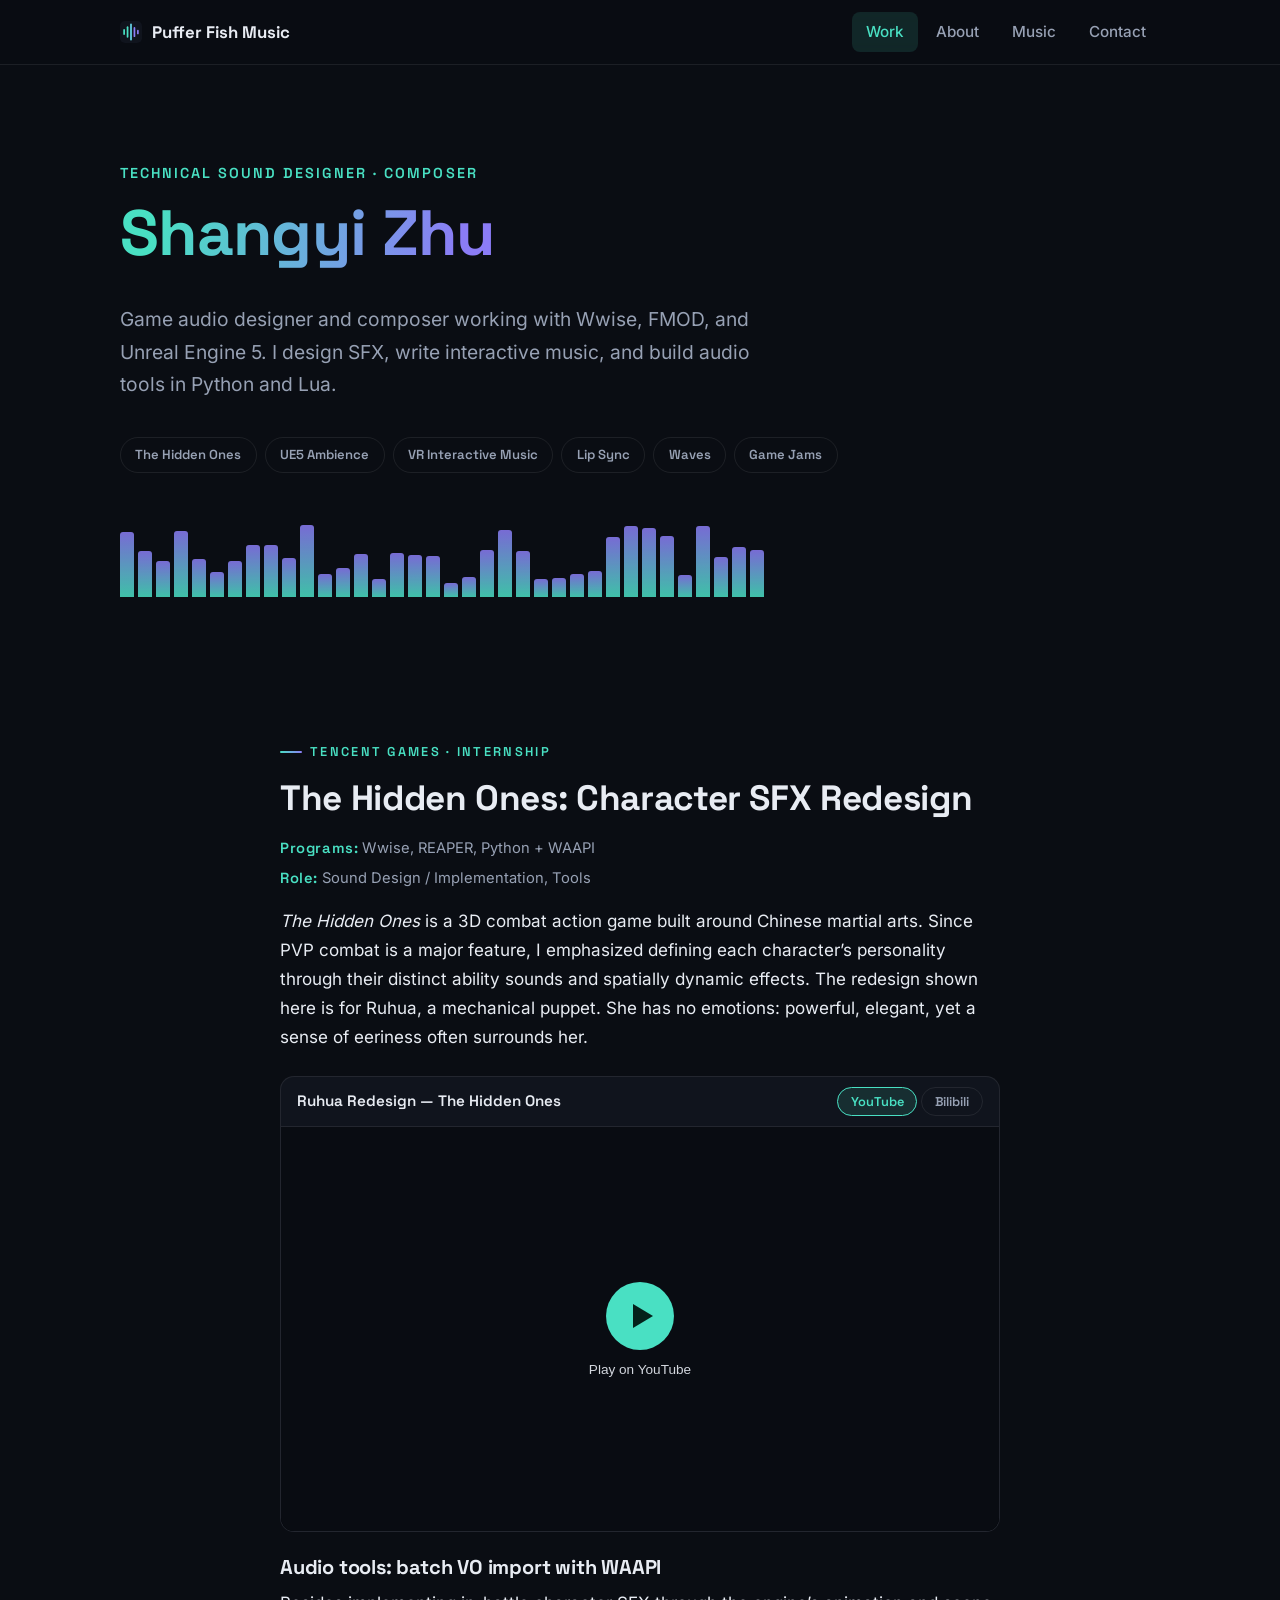
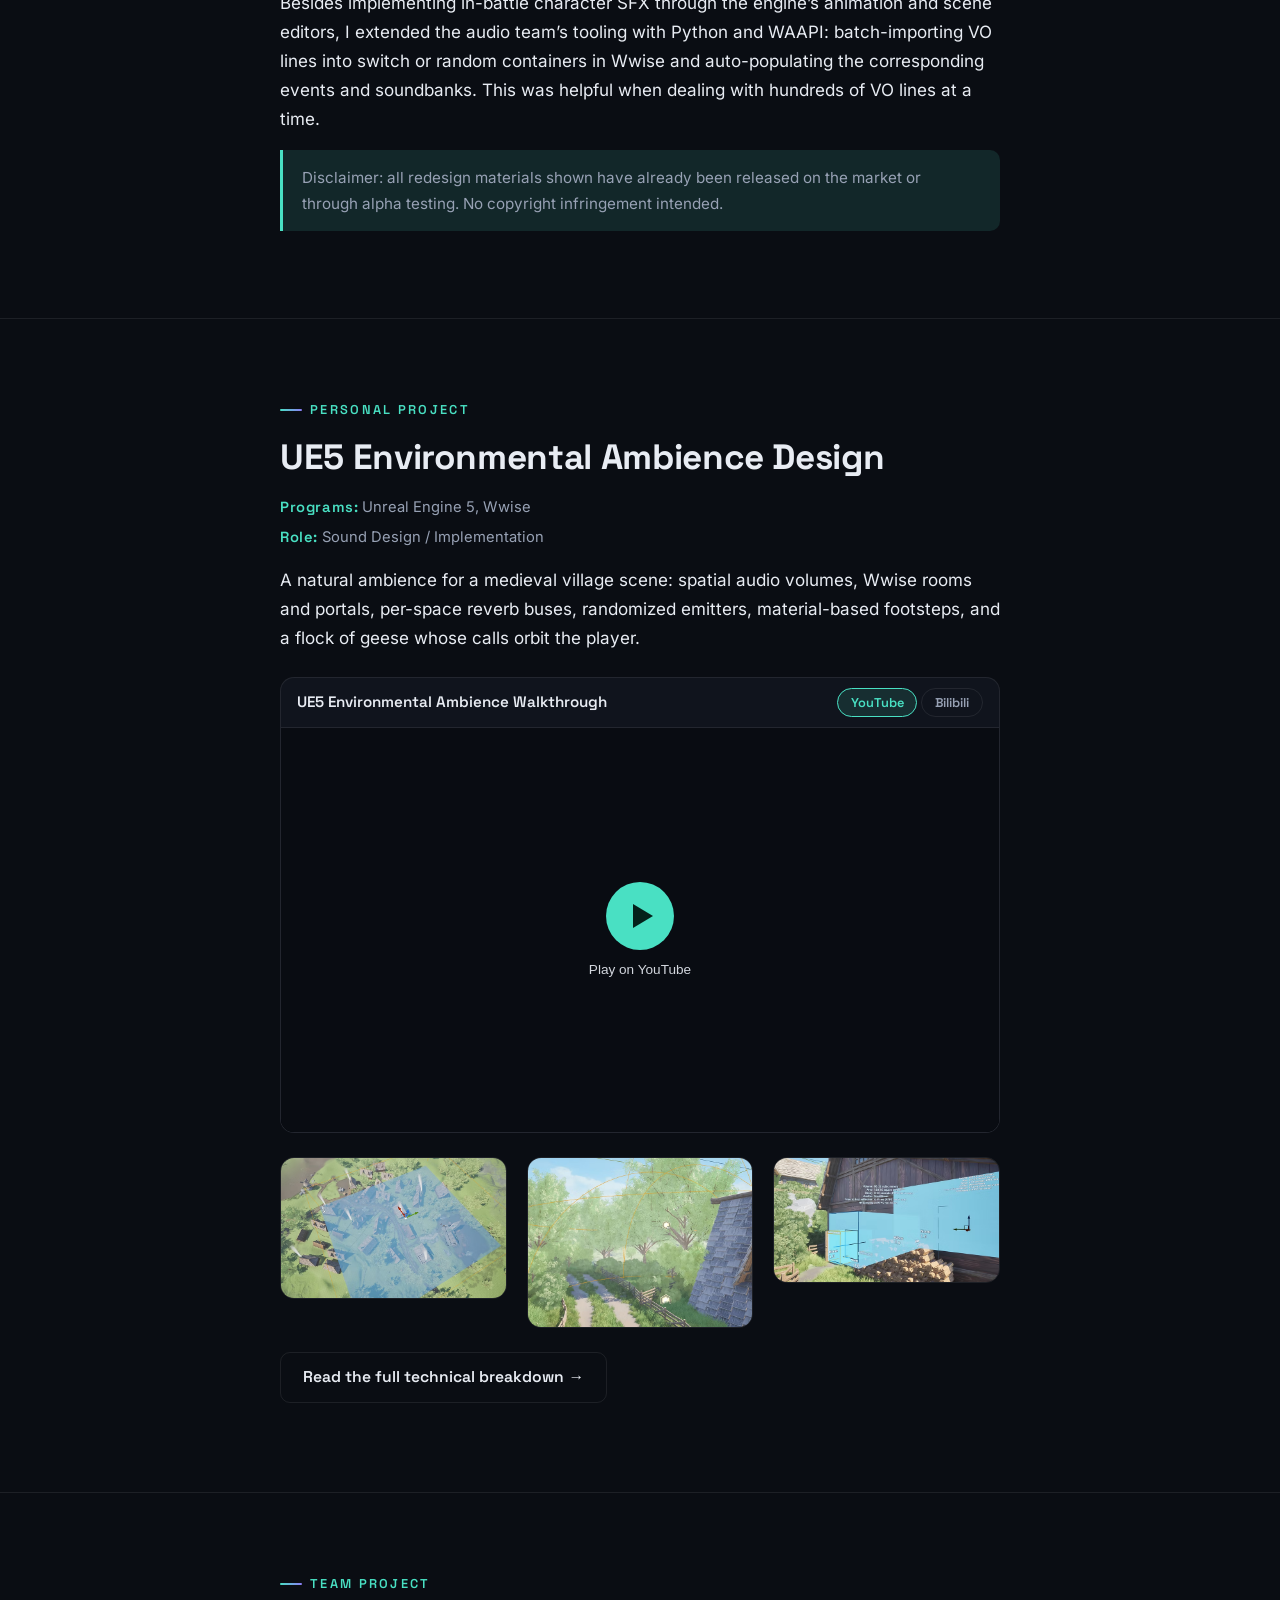
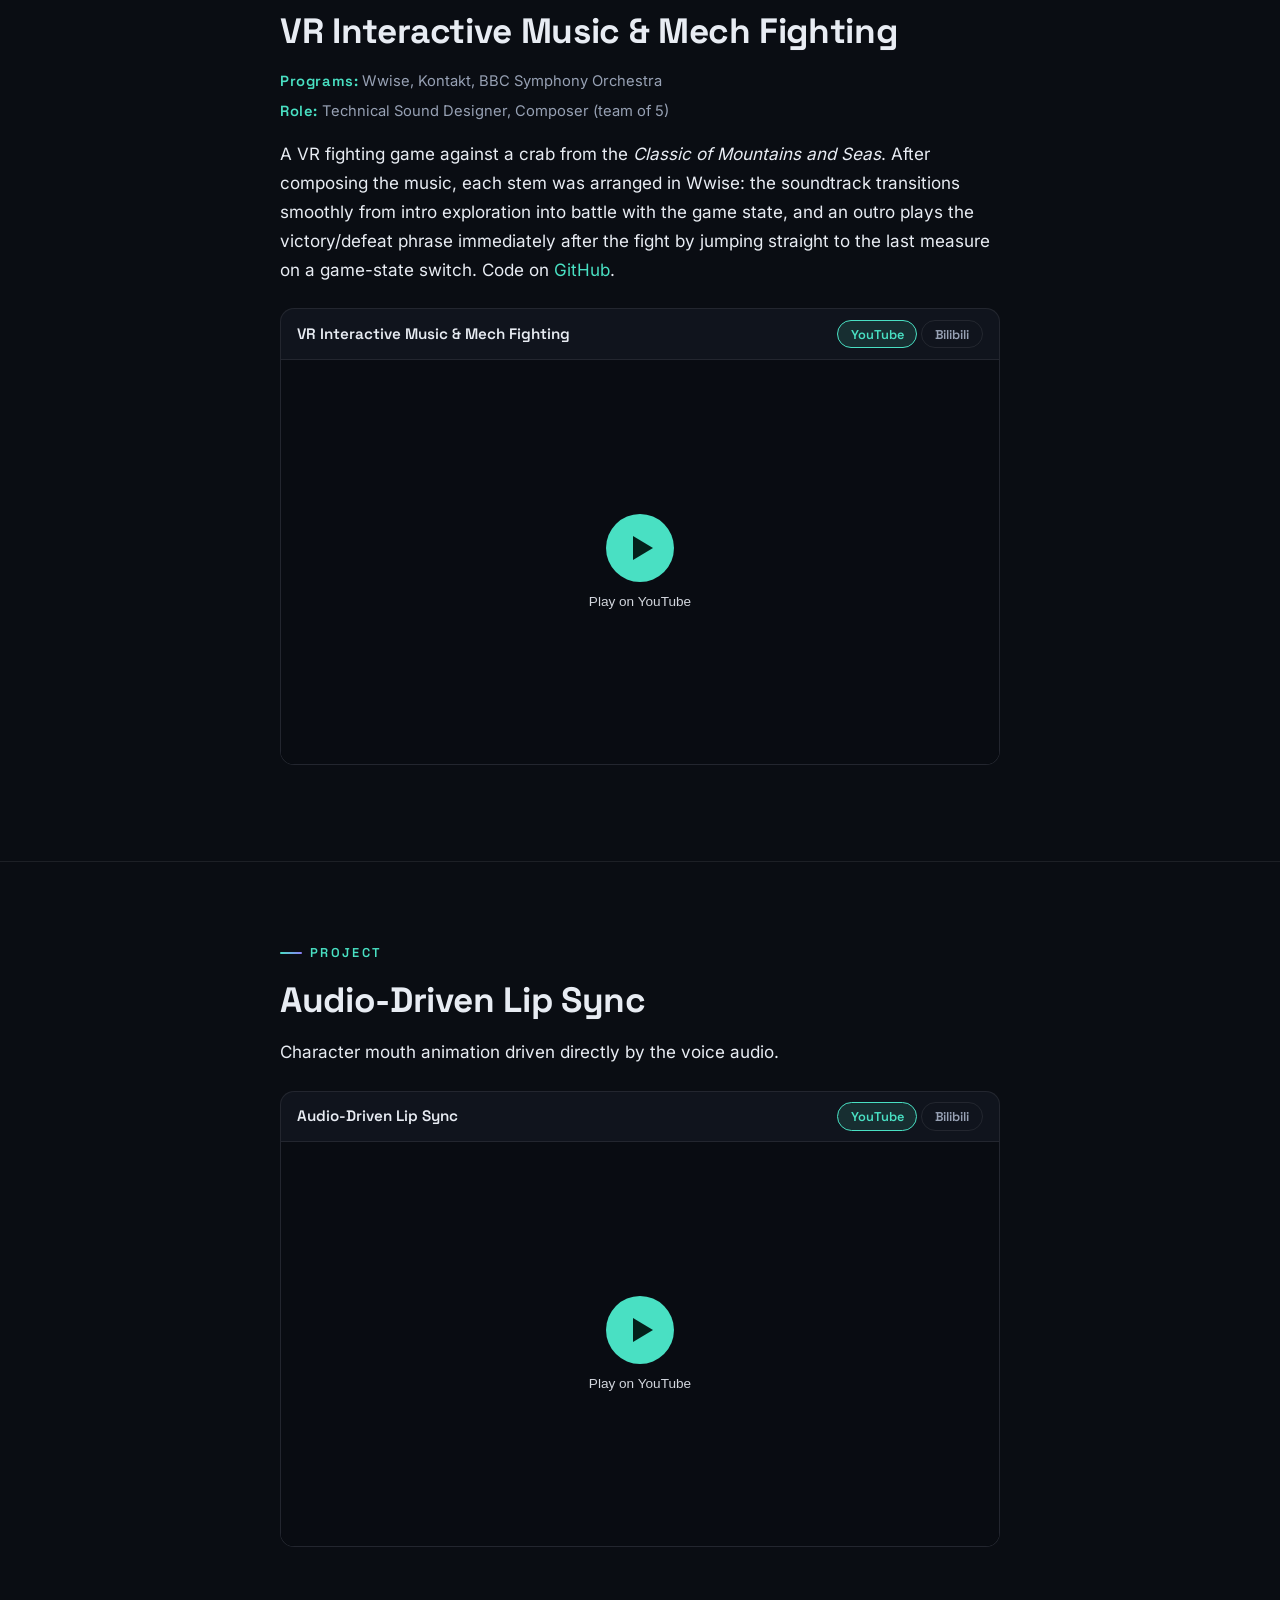
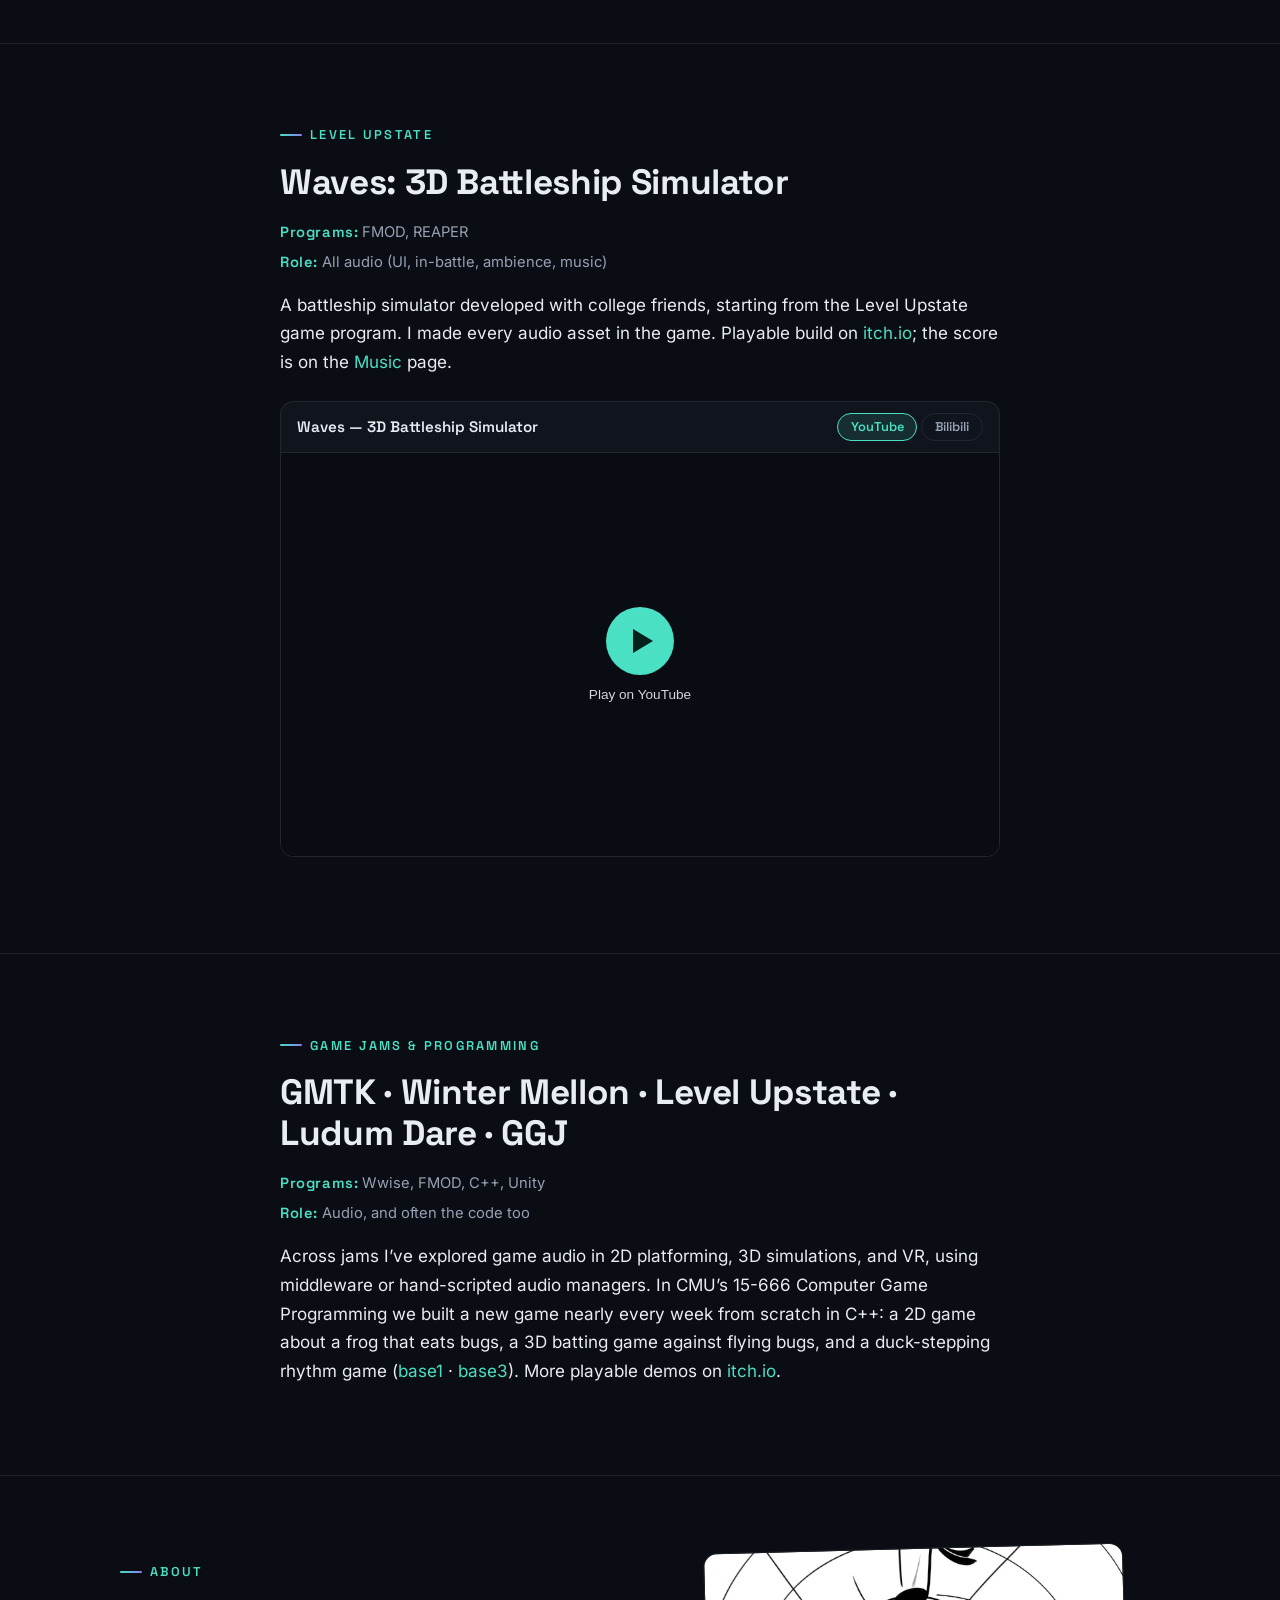
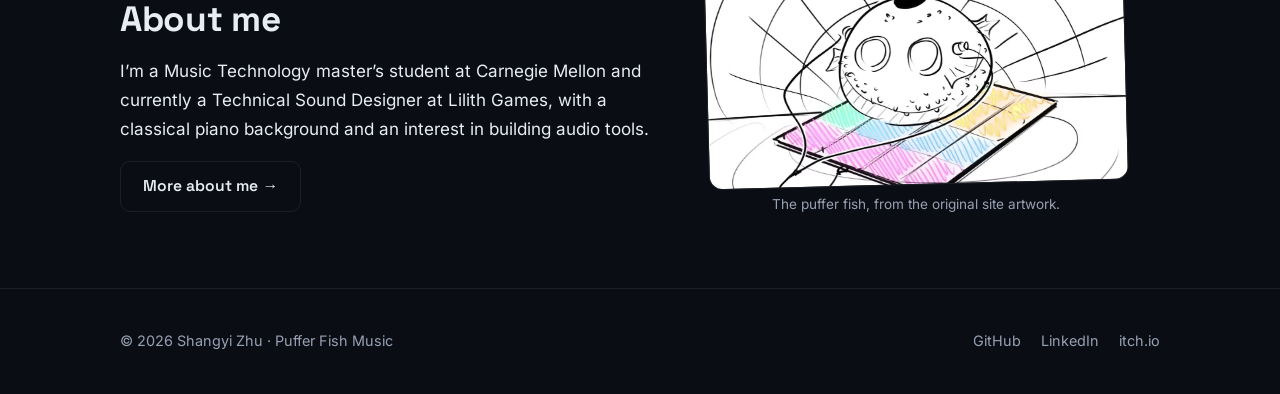
==== commit 1cb1975e: "Website video embedding" ====
--- a/index.html
+++ b/index.html
@@ -43,11 +43,11 @@
         </p>
         <!-- Jump chips: add one per project section below -->
         <nav class="jump-nav" aria-label="Jump to a project">
-          <a href="#reel">Demo Reel</a>
+          <!-- <a href="#reel">Demo Reel</a> -->
           <a href="#hidden-ones">The Hidden Ones</a>
-          <a href="#afk">AFK Arena / Journey</a>
           <a href="#ue5-ambience">UE5 Ambience</a>
           <a href="#vr-mech">VR Interactive Music</a>
+          <a href="#lip-sync">Lip Sync</a>
           <a href="#waves">Waves</a>
           <a href="#game-jams">Game Jams</a>
         </nav>
@@ -56,6 +56,8 @@
     </section>
 
     <!-- ===== Demo reel ===== -->
+    <!-- Hidden until the reel video is ready: set its IDs in js/videos.js, then uncomment
+         this section and the "Demo Reel" jump link above.
     <section class="section" id="reel">
       <div class="container container--narrow">
         <p class="section-label">Listen</p>
@@ -63,6 +65,7 @@
         <div class="video-embed" data-video="demoreel"></div>
       </div>
     </section>
+    -->
 
     <!-- ===== Tencent: The Hidden Ones ===== -->
     <section class="section reveal" id="hidden-ones">
@@ -94,34 +97,6 @@
       </div>
     </section>
 
-    <!-- ===== Lilith: AFK Arena / Journey ===== -->
-    <section class="section reveal" id="afk">
-      <div class="container container--narrow">
-        <p class="section-label">Lilith Games · Internship</p>
-        <h2>AFK Arena / AFK Journey: UI SFX &amp; VO Pipeline</h2>
-        <p class="meta-row"><strong>Programs:</strong> REAPER, Lua ReaScript</p>
-        <p class="meta-row"><strong>Role:</strong> Sound Design, Pipeline Tools</p>
-        <p style="margin-top:1rem">
-          AFK Arena and AFK Journey are SLG-mechanic-heavy RPG mobile games that lean into
-          magical, whimsical, fantasy-flavored aesthetics. Here is an example of the UI SFX I
-          made during the internship.
-        </p>
-        <div class="video-embed" data-video="afk_ui"></div>
-        <h3>Audio tools: ReaScript batch VO processing</h3>
-        <p>
-          The team’s pain point was the massive amount of narrative VO to process. I wrote
-          ReaScripts in Lua that manipulate samples directly on each track: automatically
-          splitting long WAV files into separate vocal lines, moving each into its own track,
-          and gluing media items per track, so that processed files batch-export with the
-          correct naming conventions.
-        </p>
-        <figure style="margin:1.5rem 0 0">
-          <img src="assets/img/internships/reascript.avif" alt="REAPER session showing a custom ReaScript tool splitting VO lines into separate tracks" loading="lazy" width="729" height="493" style="border-radius:14px;border:1px solid rgba(255,255,255,0.08)">
-          <figcaption style="font-size:0.85rem;color:#97a1b4;margin-top:0.5rem">A ReaScript batch tool at work in REAPER.</figcaption>
-        </figure>
-      </div>
-    </section>
-
     <!-- ===== UE5 ambience ===== -->
     <section class="section reveal" id="ue5-ambience">
       <div class="container container--narrow">
@@ -168,6 +143,18 @@
           <a href="https://github.com/ADJ-acent/BigMech" target="_blank" rel="noopener">GitHub</a>.
         </p>
         <div class="video-embed" data-video="vr_mech"></div>
+      </div>
+    </section>
+
+    <!-- ===== Audio-driven lip sync ===== -->
+    <section class="section reveal" id="lip-sync">
+      <div class="container container--narrow">
+        <p class="section-label">Project</p>
+        <h2>Audio-Driven Lip Sync</h2>
+        <p style="margin-top:1rem">
+          Character mouth animation driven directly by the voice audio.
+        </p>
+        <div class="video-embed" data-video="lip_sync"></div>
       </div>
     </section>
 
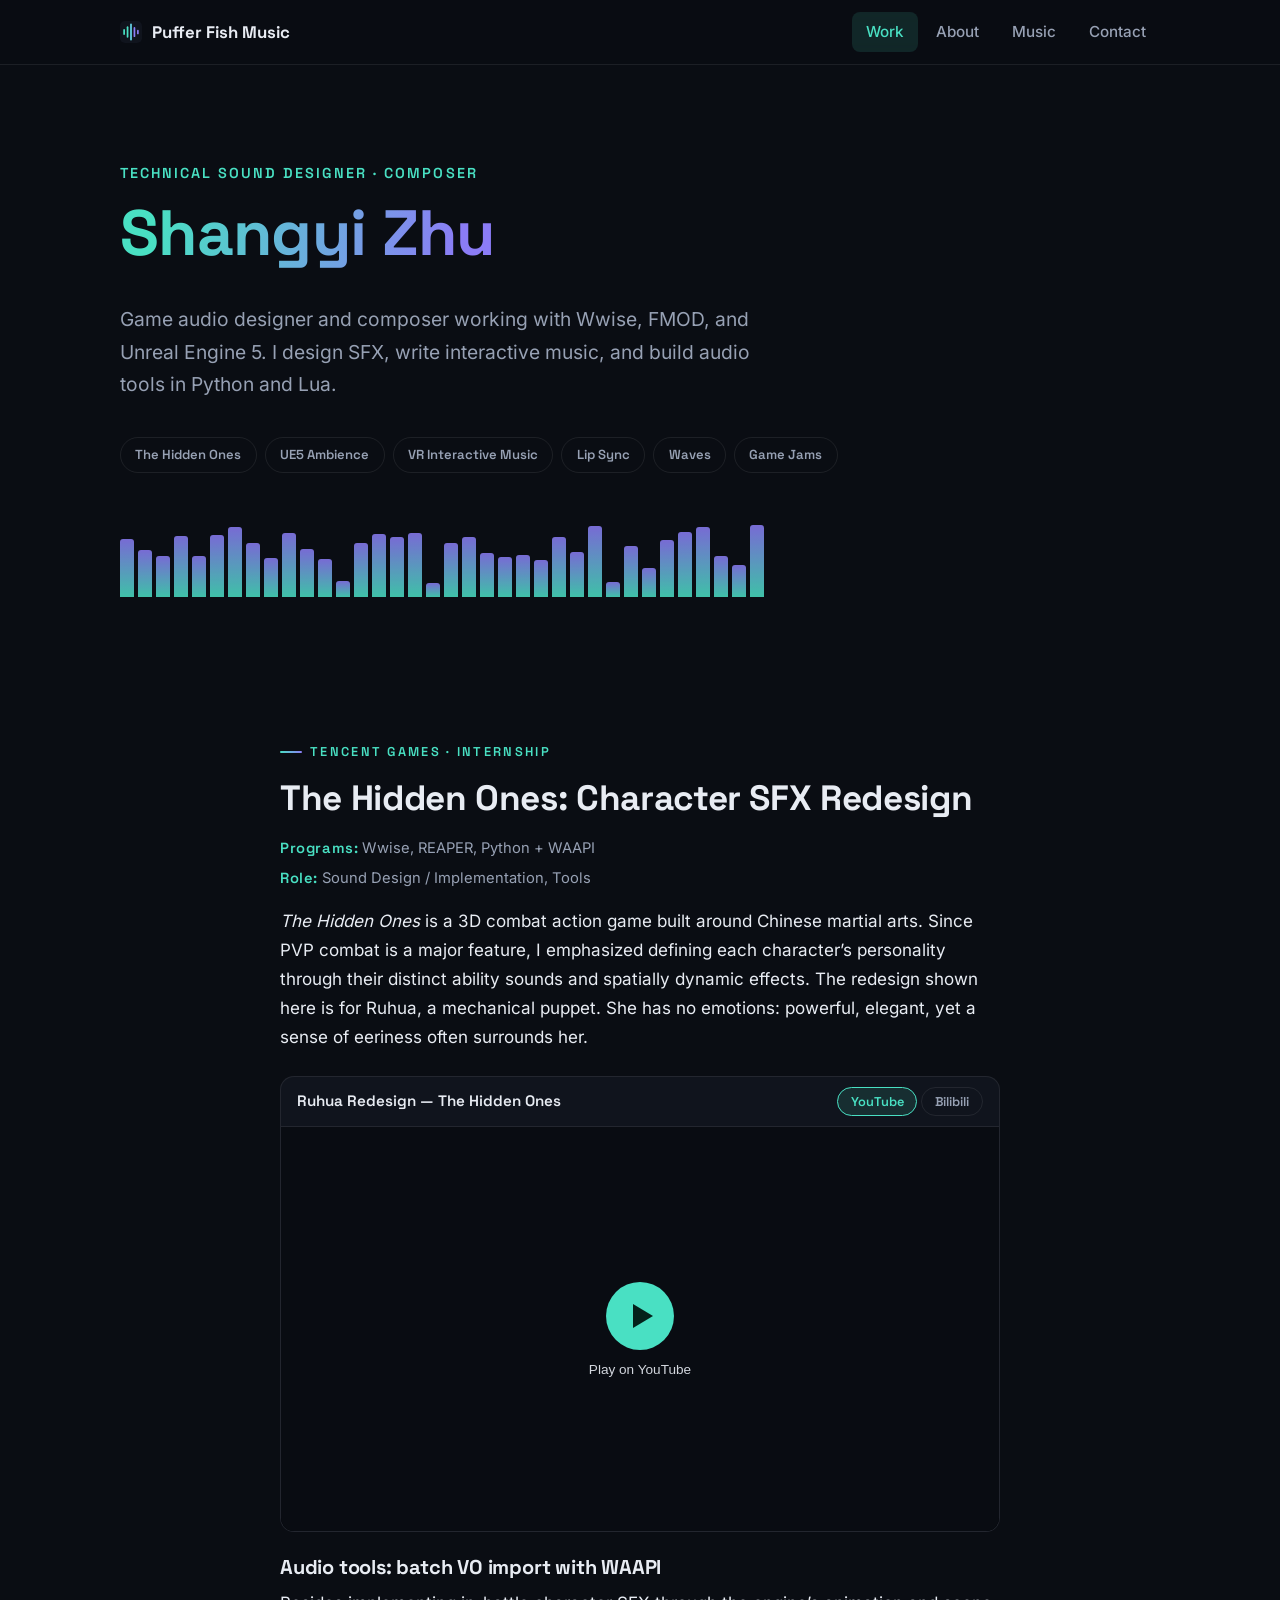
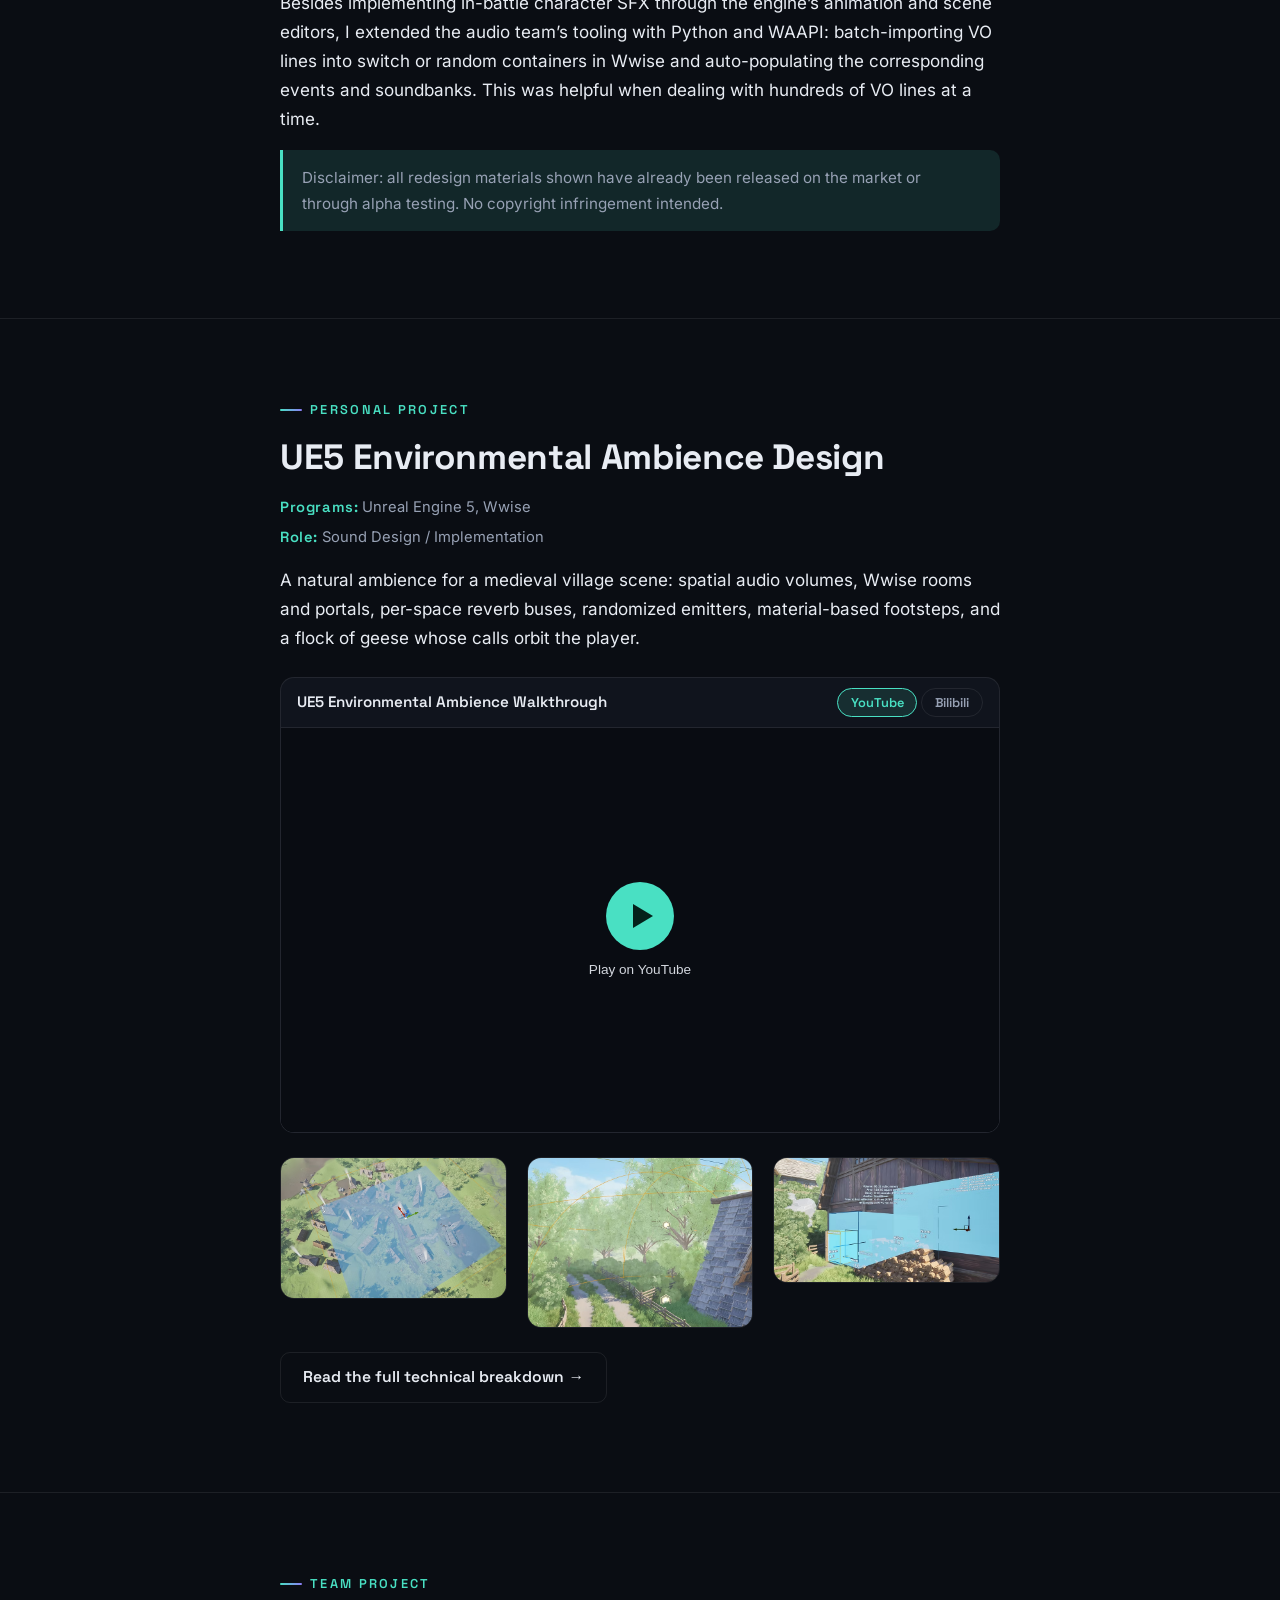
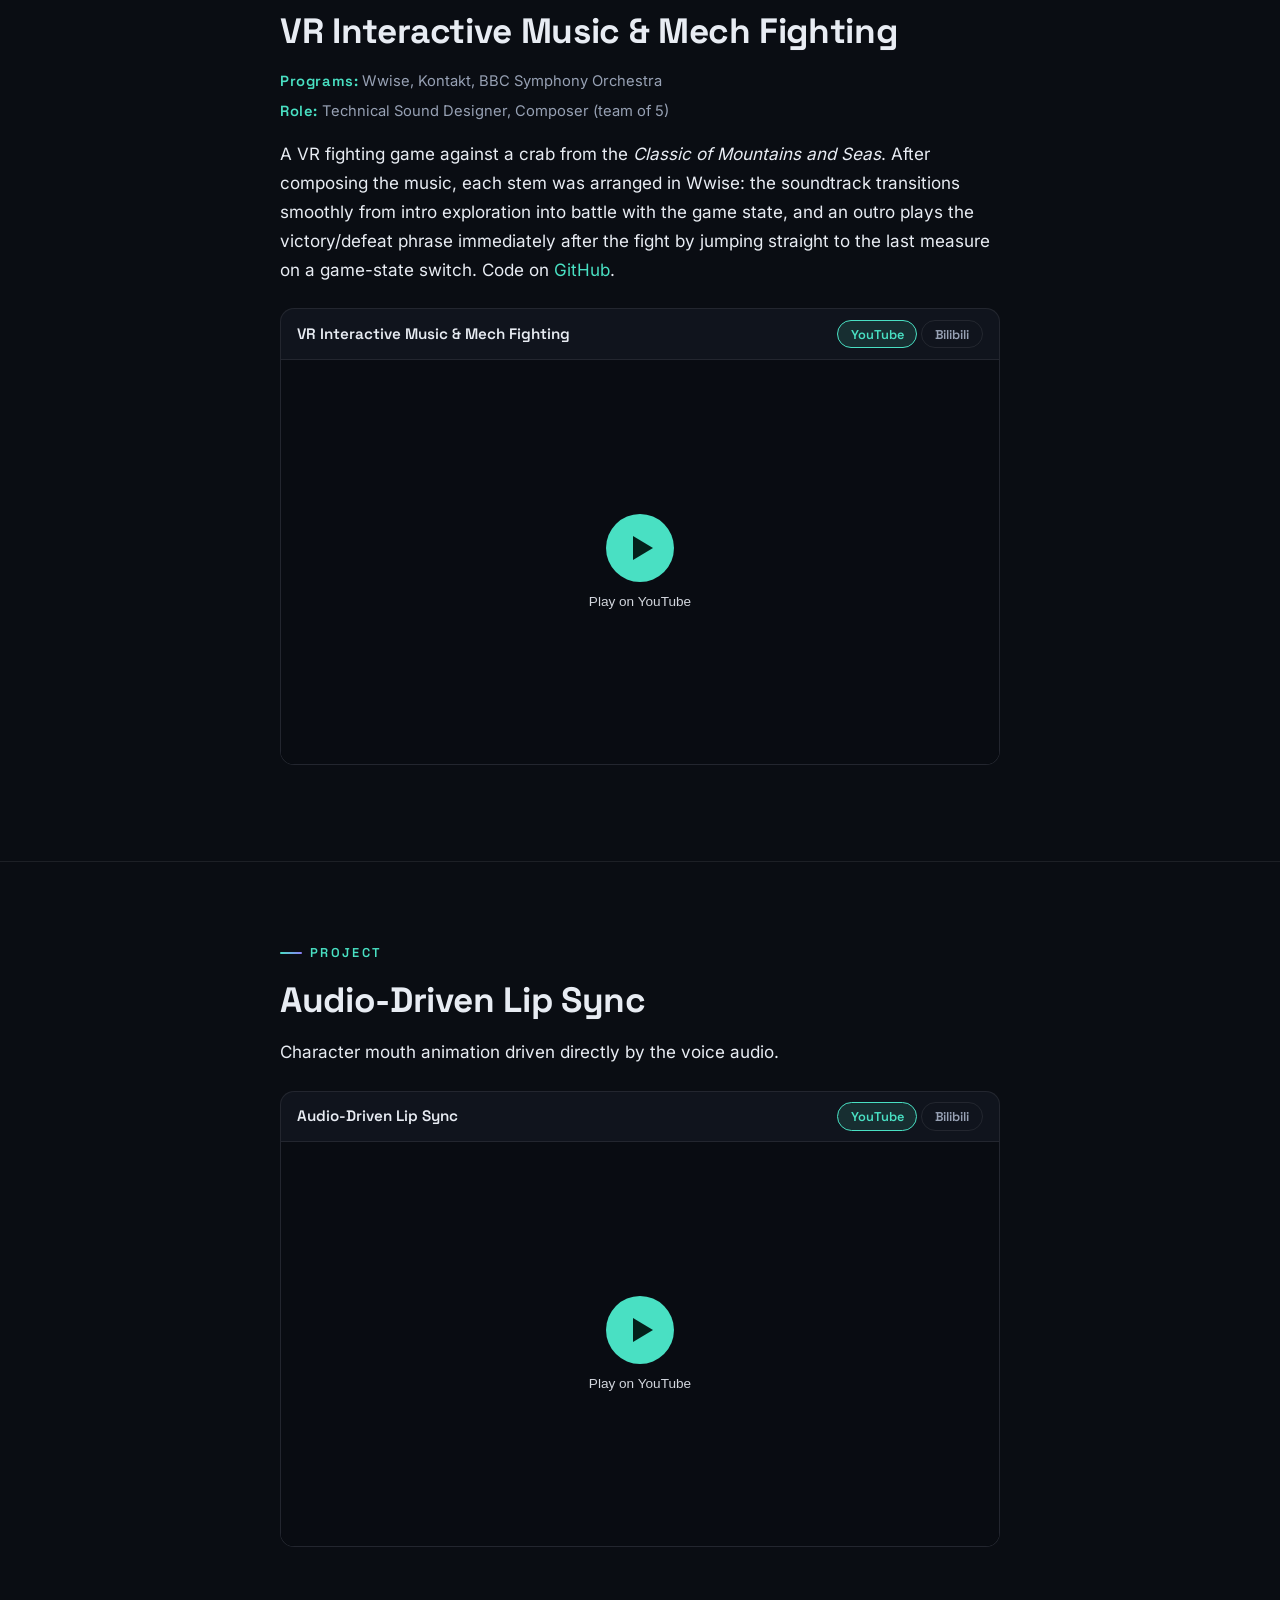
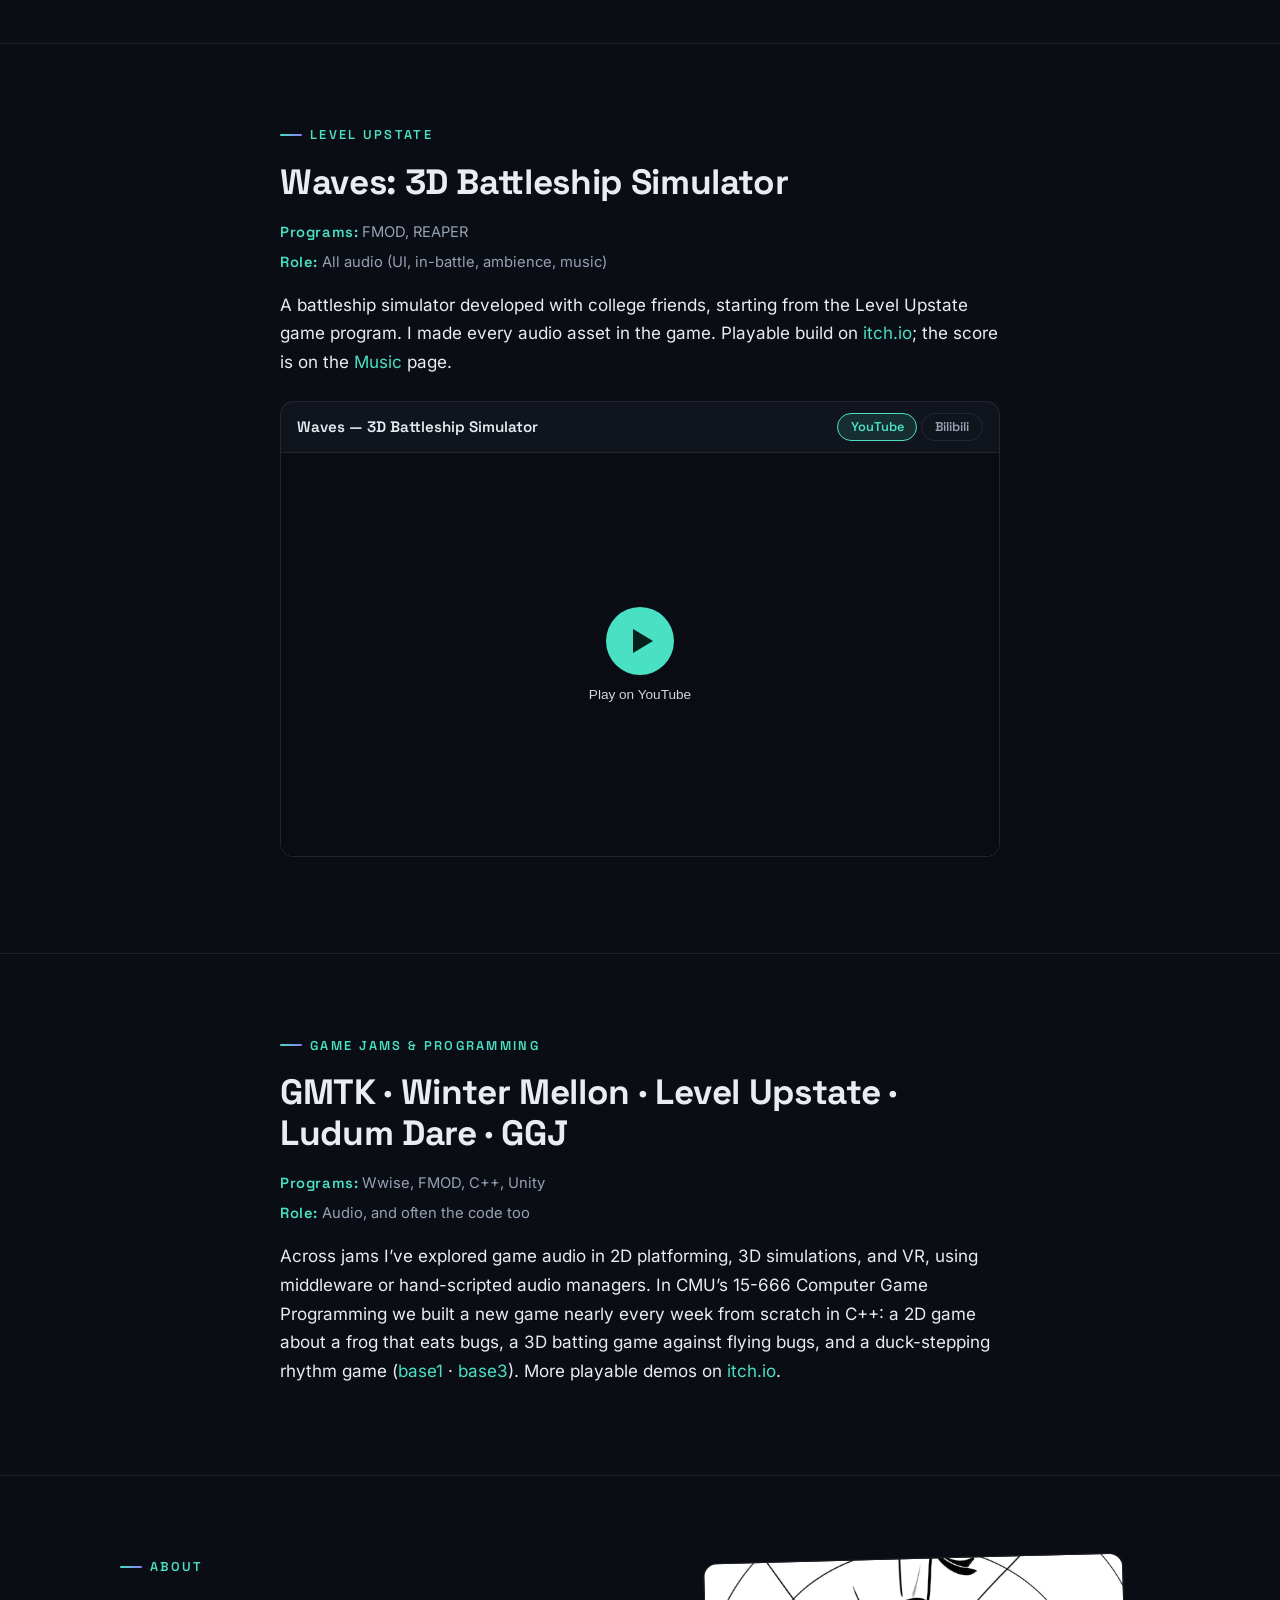
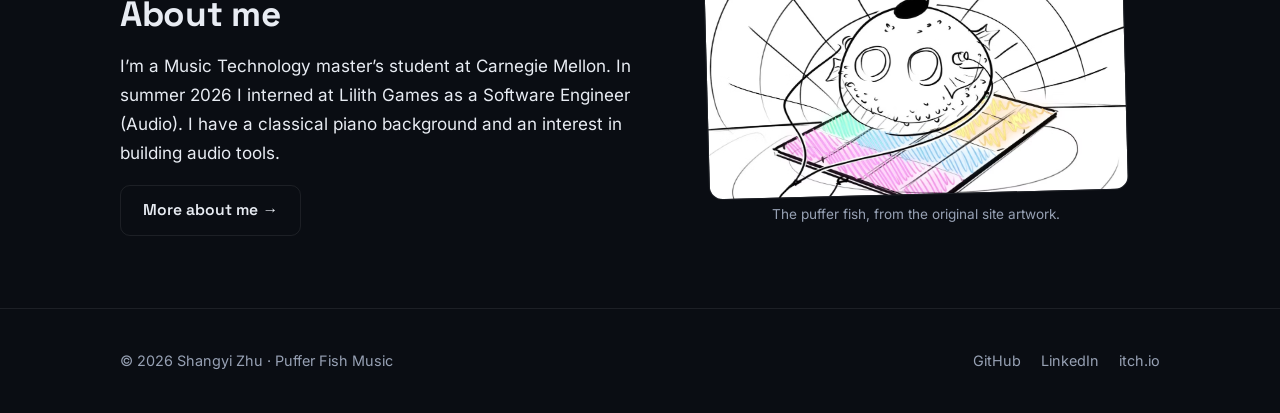
==== commit 638f99dd: "description updates" ====
--- a/index.html
+++ b/index.html
@@ -4,7 +4,7 @@
   <meta charset="UTF-8">
   <meta name="viewport" content="width=device-width, initial-scale=1">
   <title>Shangyi Zhu · Technical Sound Designer &amp; Composer</title>
-  <meta name="description" content="Portfolio of Shangyi Zhu, a technical sound designer and composer for games. Character SFX at Tencent and Lilith, UE5 + Wwise ambience design, interactive music, and audio tools.">
+  <meta name="description" content="Portfolio of Shangyi Zhu, a technical sound designer and composer for games. Audio programming at Lilith, character SFX at Tencent, UE5 + Wwise ambience design, interactive music, and audio tools.">
   <link rel="icon" href="assets/favicon.svg" type="image/svg+xml">
   <link rel="stylesheet" href="css/style.css">
   <script defer src="js/videos.js"></script>
@@ -203,9 +203,9 @@
             <p class="section-label">About</p>
             <h2>About me</h2>
             <p>
-              I’m a Music Technology master’s student at Carnegie Mellon and currently a
-              Technical Sound Designer at Lilith Games, with a classical piano background and
-              an interest in building audio tools.
+              I’m a Music Technology master’s student at Carnegie Mellon. In summer 2026 I
+              interned at Lilith Games as a Software Engineer (Audio). I have a classical piano
+              background and an interest in building audio tools.
             </p>
             <a class="btn btn--ghost" href="about.html">More about me →</a>
           </div>
